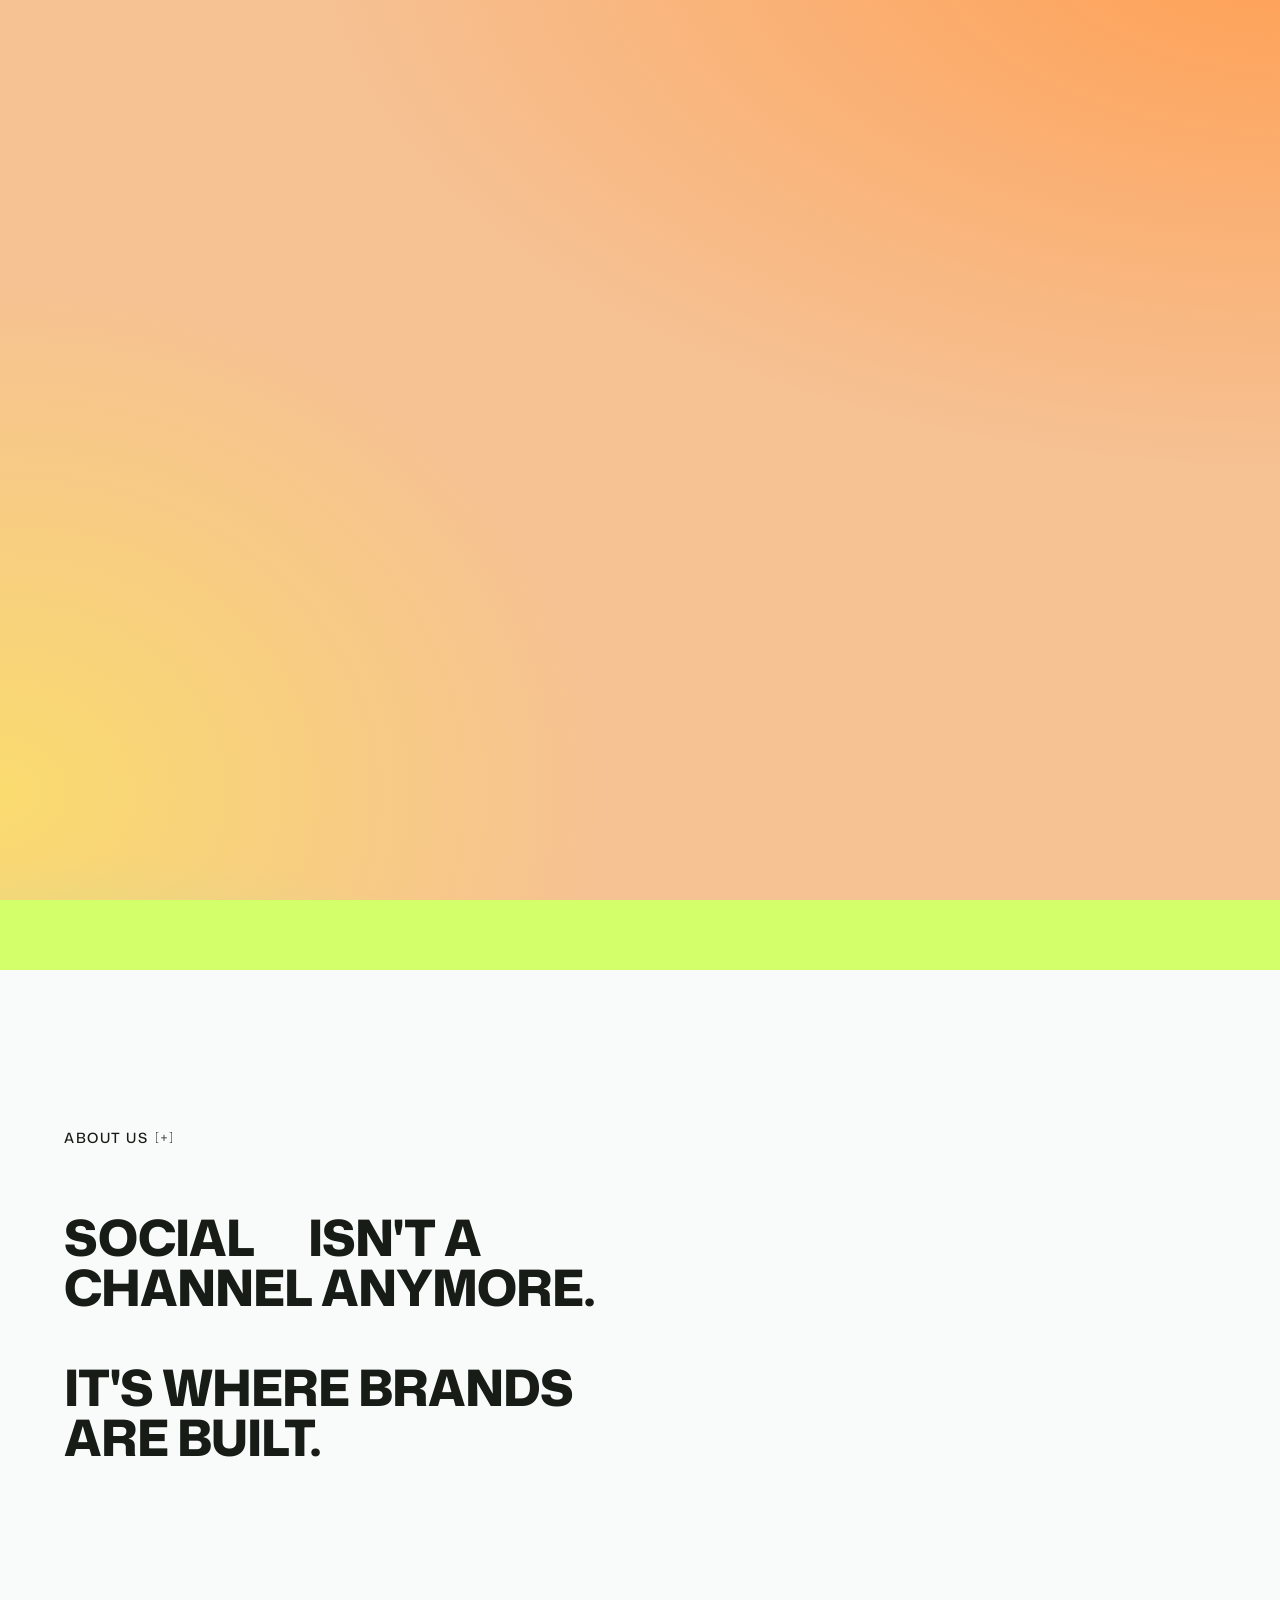
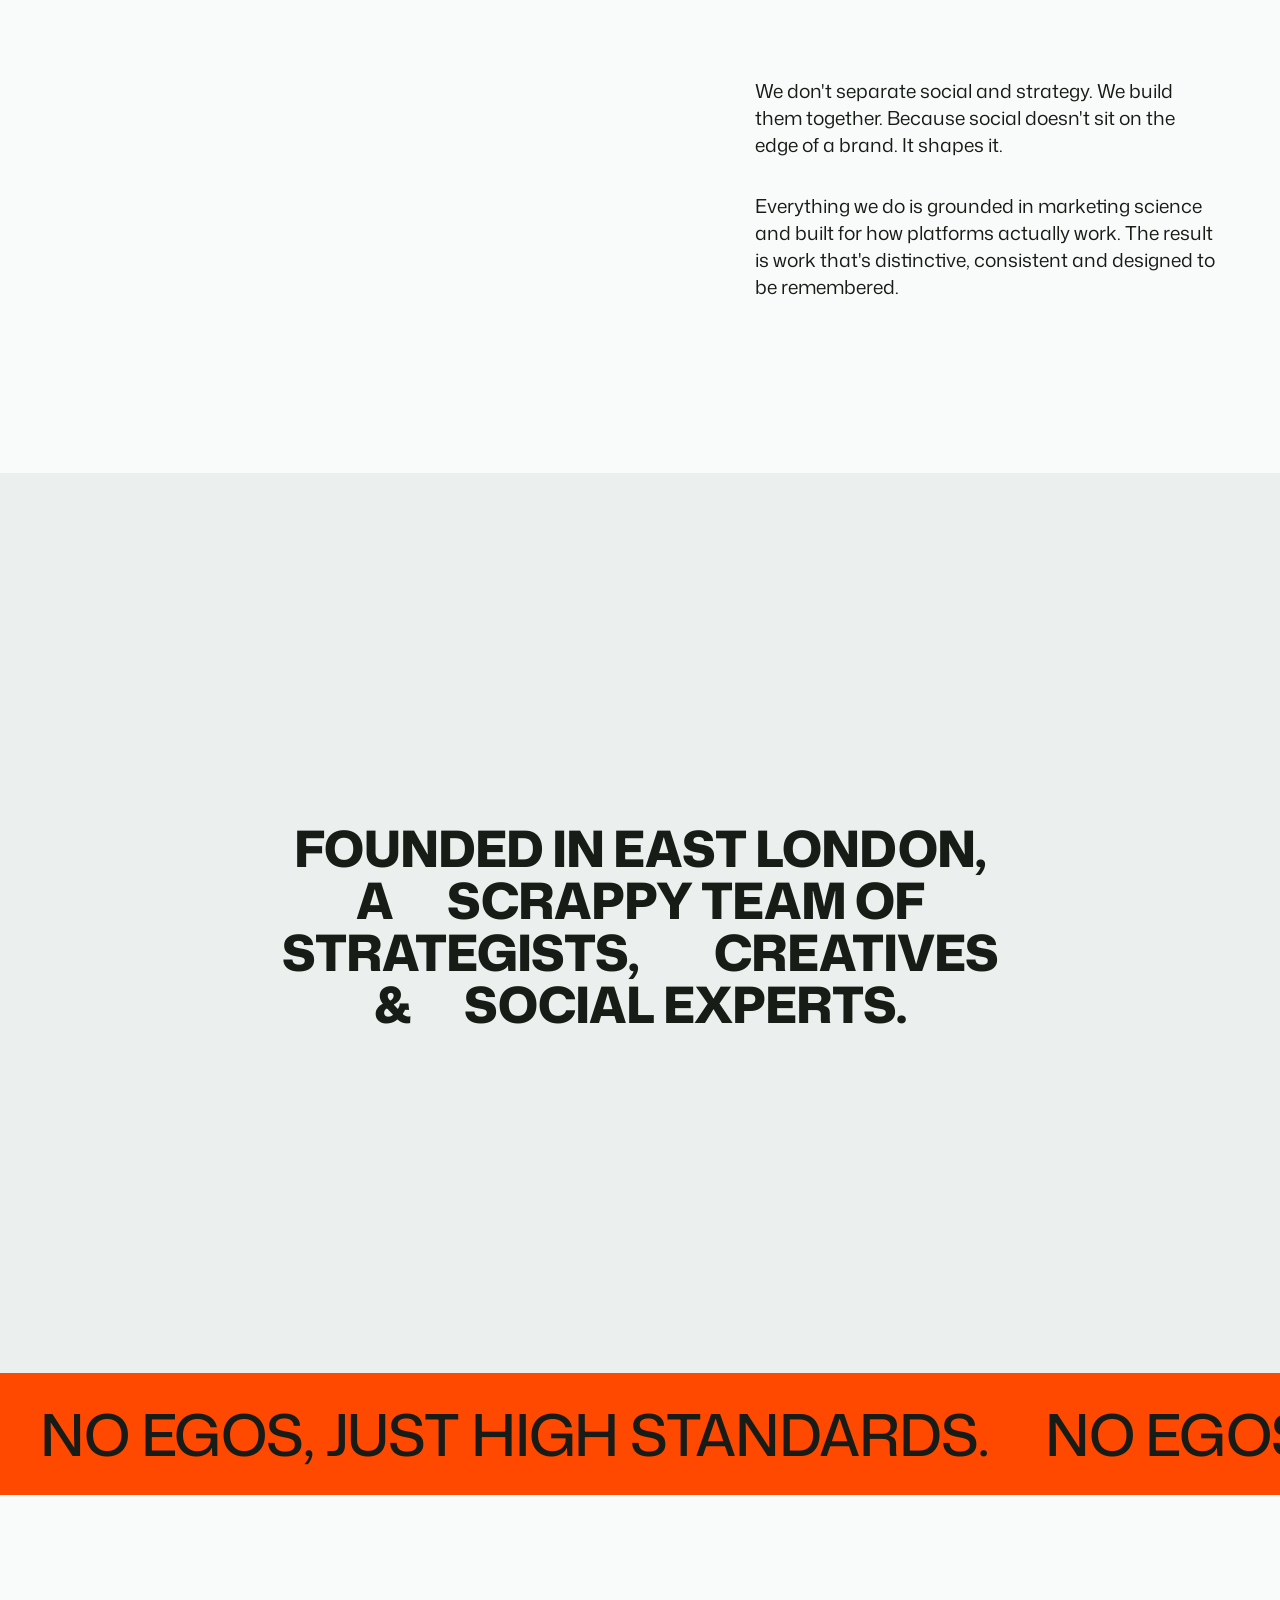
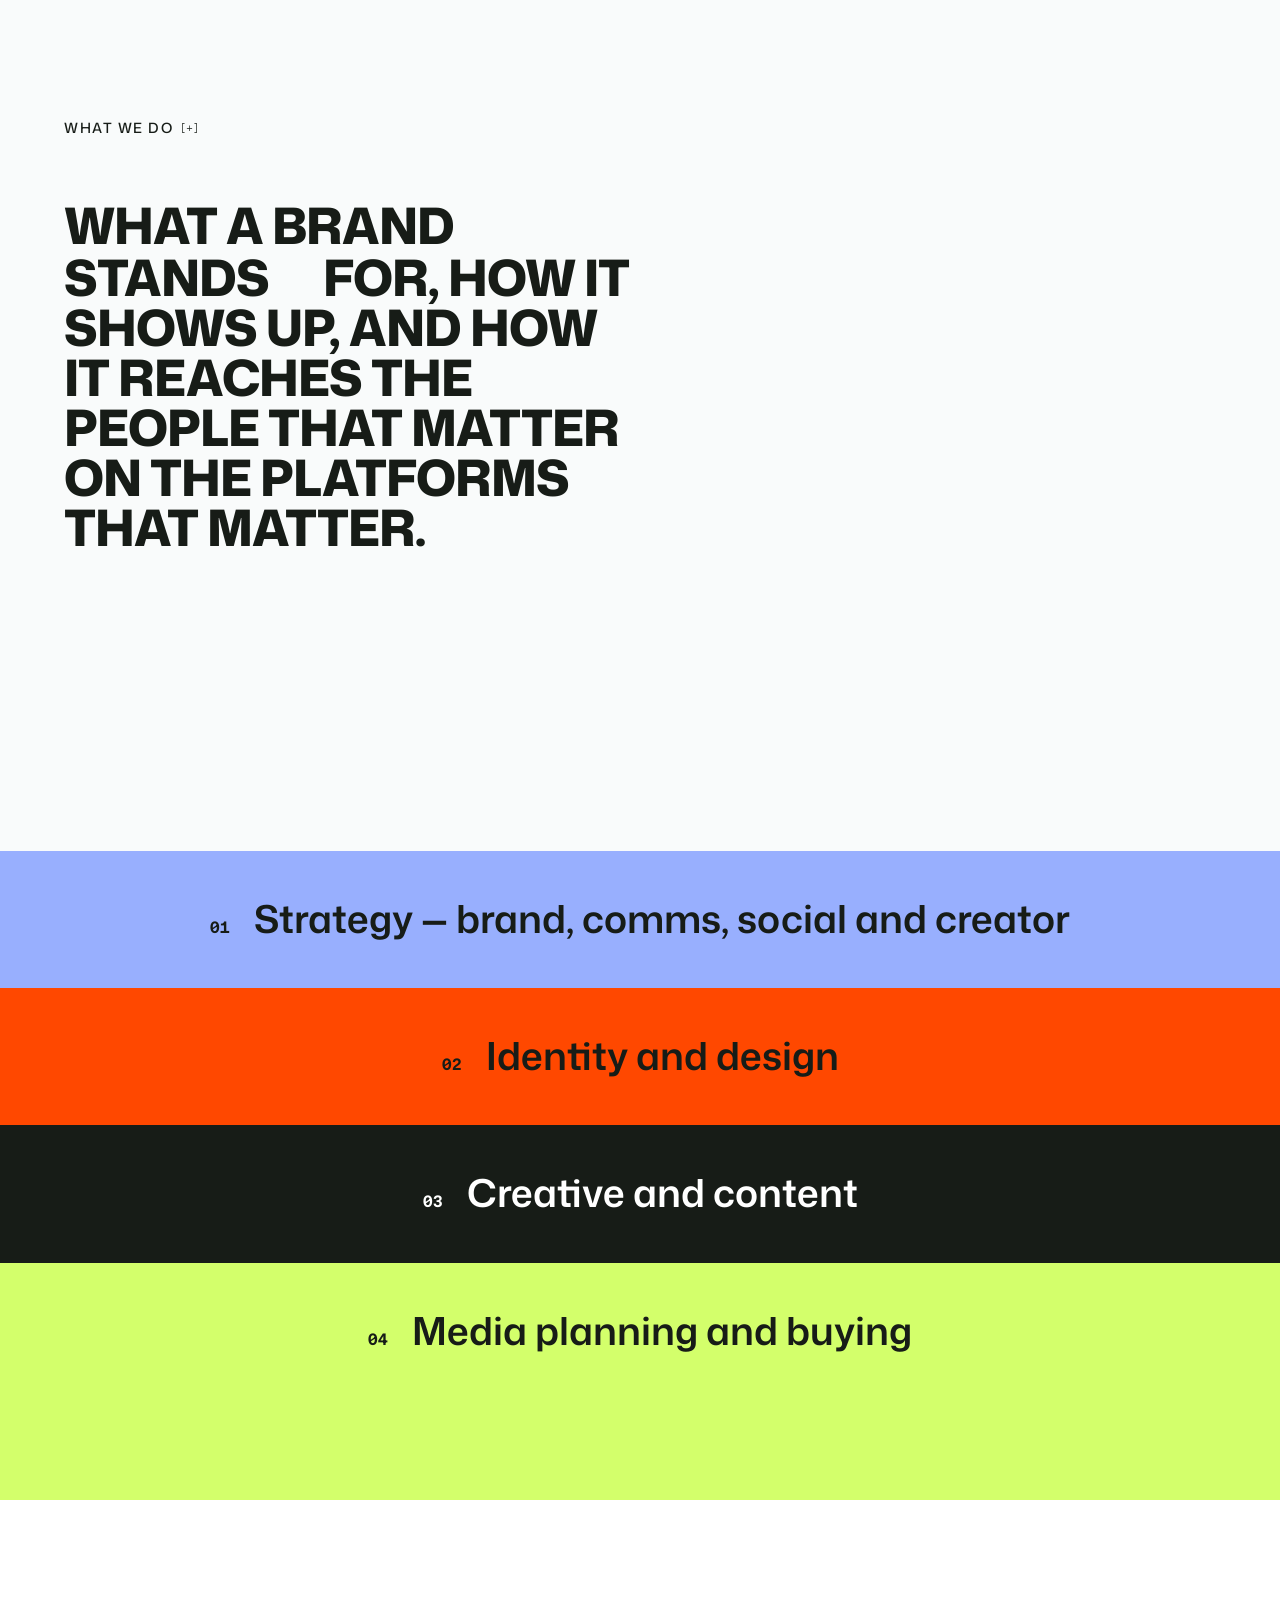
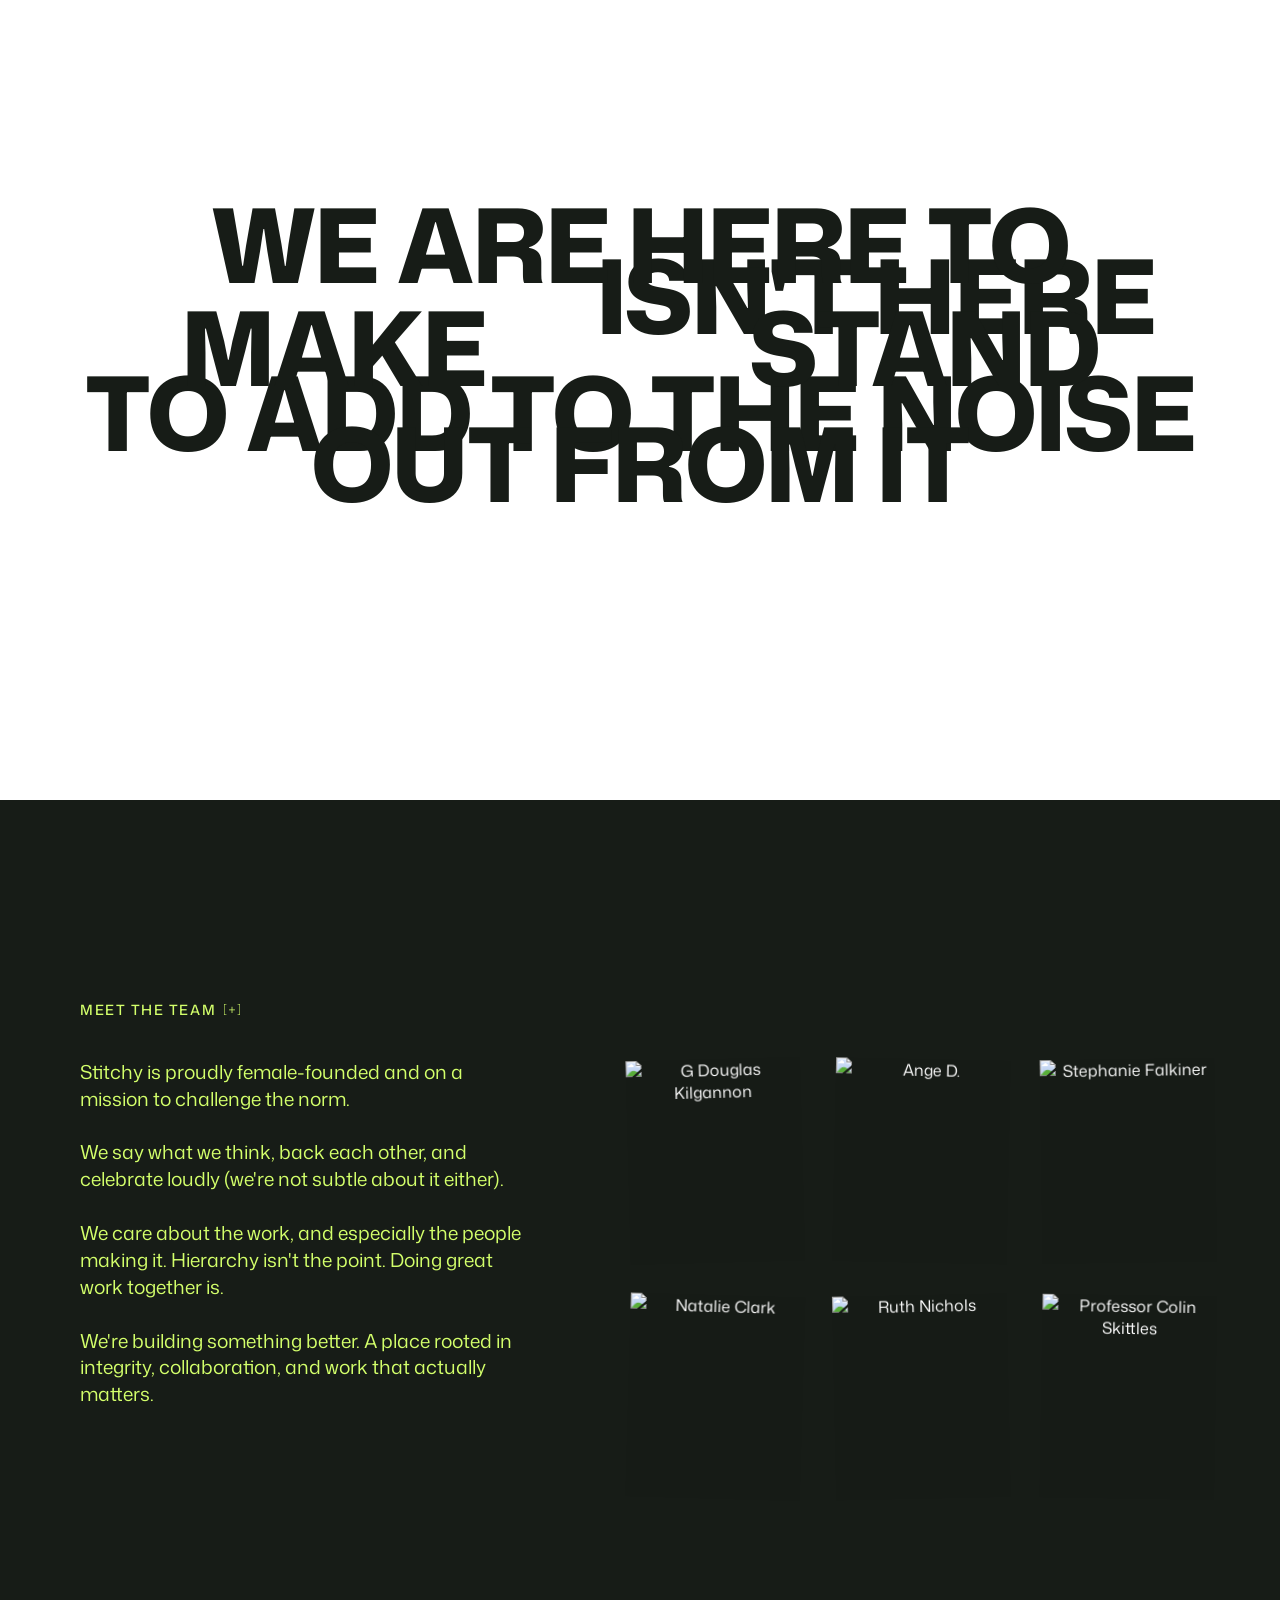
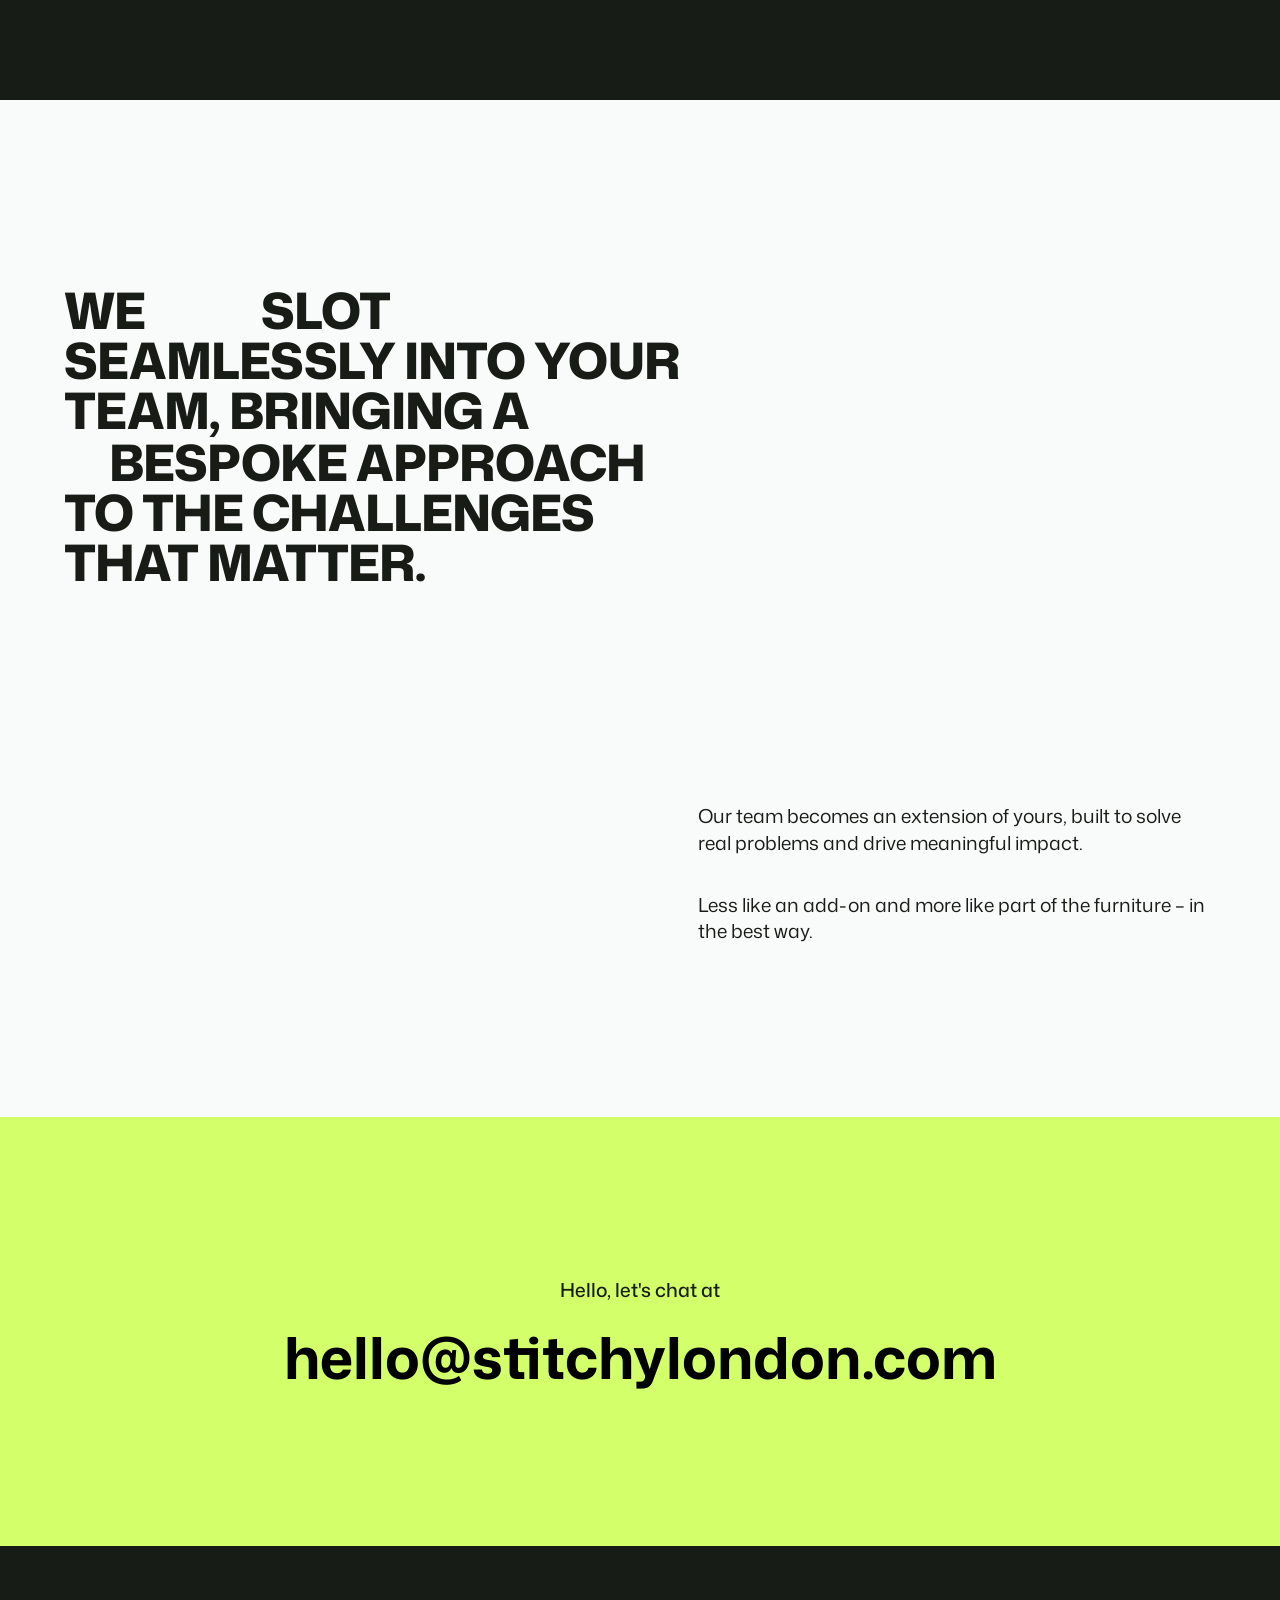
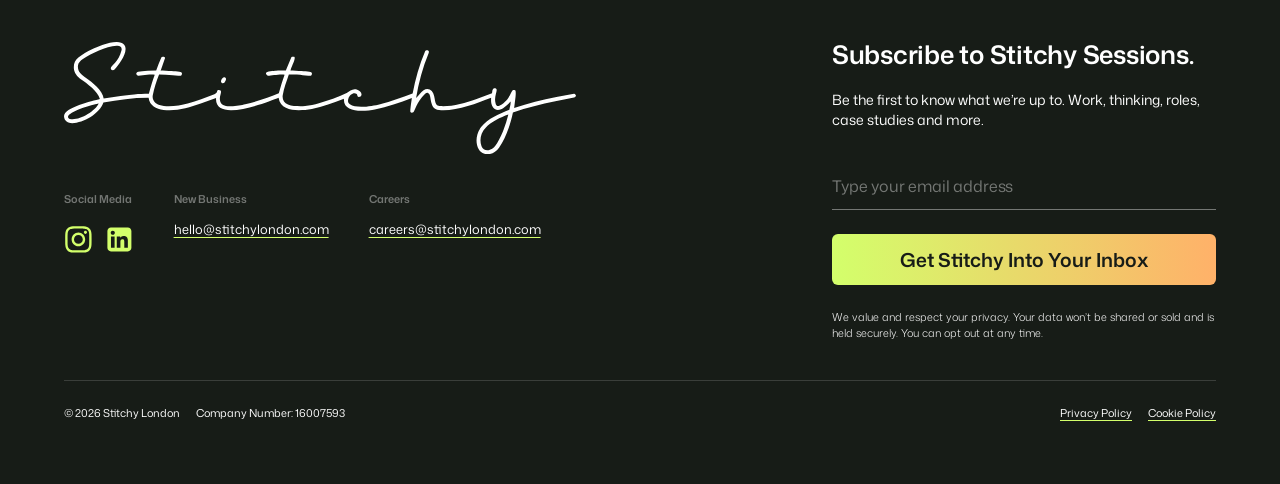
==== index.html @ 76223167 "Remove brand-book/ — tokens now live in Webflow Variables style.css already carries every brand valu" ====
<!DOCTYPE html>
<!--
  ===========================================================================
  WEBFLOW PORT PLAN — index.html
  ===========================================================================
  • HEAD: per-page meta (title/desc/canonical/OG/Twitter/theme-color) goes in
    Webflow Page Settings → Custom Code (head). Everything else (JS-guard,
    fonts, bd-animations.css, style.css, theme bridge) lives in Site Settings
    → Custom Code (head) — see templates/webflow-header-code.html.
  • COMPONENTS (build once, reuse across pages): site-nav, site-footer,
    cta-email, skip-link.
  • CMS (Phase 1 in scope): Team collection only — see WF:CMS-LIST below.
  • CMS-ATTACHABLE (Phase 2 candidates, ship as static for now): services
    (4 blocks), social-links (footer), ticker copy.
  • NATIVE WEBFLOW: footer newsletter → Webflow Form Block; team grid &
    standout reveal stay custom (GSAP-driven, beyond Designer interactions).
  • JS HOOKS: every `data-bd-*` / `data-text-*` / `data-team-*` attribute
    listed below must be added in the Designer via "+ Add custom attribute".
  • SCRIPTS at end-of-body live in Site Settings → Custom Code (footer) —
    see templates/webflow-footer-code.html. Homepage-only modules (homepage.js)
    go in Page Settings → Custom Code (footer).
  ===========================================================================
-->
<html lang="en">
<head>
  <!-- WF:SITE-HEAD — JS-available guard belongs in Site Settings (head),
       MUST be first so the FOUC stylesheet only hides content when JS can
       animate it back in. Already present in templates/webflow-header-code.html. -->
  <script>document.documentElement.classList.add("js");</script>

  <!-- WF:PAGE-HEAD — per-page meta. In Webflow this goes in Page Settings
       → SEO Settings + Page Settings → Custom Code (head).
       Webflow auto-emits <title>, <meta name="description">, OG title/description
       from the SEO panel; only OG image, twitter-image, theme-color and the
       extended OG tags need the Custom Code block. -->
  <!-- Essential -->
  <meta charset="UTF-8" />
  <meta name="viewport" content="width=device-width, initial-scale=1.0, viewport-fit=cover" />
  <title>Stitchy London — A strategy-led social agency</title>
  <meta name="description" content="Stitchy London is a strategy-led social agency, shaped by social and grounded in marketing science. We build brands that are distinctive, consistent and remembered." />

  <!-- Canonical -->
  <link rel="canonical" href="https://stitchylondon.com/" />

  <!-- Robots -->
  <meta name="robots" content="index, follow" />

  <!-- Open Graph -->
  <meta property="og:type" content="website" />
  <meta property="og:url" content="https://stitchylondon.com/" />
  <meta property="og:title" content="Stitchy London — A strategy-led social agency" />
  <meta property="og:description" content="Shaped by social and grounded in marketing science. We build brands that are distinctive, consistent and remembered." />
  <meta property="og:image" content="https://stitchylondon.com/assets/images/og-default.jpg" />
  <meta property="og:image:width" content="1200" />
  <meta property="og:image:height" content="630" />
  <meta property="og:image:alt" content="Stitchy London — a strategy-led social agency" />
  <meta property="og:site_name" content="Stitchy London" />
  <meta property="og:locale" content="en_GB" />

  <!-- X (formerly Twitter) -->
  <meta name="twitter:card" content="summary_large_image" />
  <meta name="twitter:url" content="https://stitchylondon.com/" />
  <meta name="twitter:title" content="Stitchy London — A strategy-led social agency" />
  <meta name="twitter:description" content="Shaped by social and grounded in marketing science." />
  <meta name="twitter:image" content="https://stitchylondon.com/assets/images/og-default.jpg" />
  <meta name="twitter:image:alt" content="Stitchy London — a strategy-led social agency" />

  <!-- Theme Color -->
  <meta name="theme-color" content="#d3ff6b" />

  <!-- Favicons -->
  <link rel="icon" href="assets/icons/favicon.ico">
  <link rel="icon" type="image/svg+xml" href="assets/icons/favicon.svg">
  <link rel="apple-touch-icon" href="assets/icons/apple-touch-icon.png">

  <!-- Fonts: Mona Sans (variable) -->
  <link rel="preconnect" href="https://fonts.googleapis.com">
  <link rel="preconnect" href="https://fonts.gstatic.com" crossorigin>
  <link href="https://fonts.googleapis.com/css2?family=Mona+Sans:ital,wght@0,200..900;1,200..900&display=swap" rel="stylesheet">

  <!-- WF:SITE-HEAD — stylesheets. Webflow holds the token system (Variables);
       only bd-animations.css + style.css ship, via jsDelivr URLs from
       templates/webflow-header-code.html. style.css carries brand fallbacks. -->
  <!-- Animation FOUC rules (scoped to .js) -->
  <link rel="stylesheet" href="assets/css/bd-animations.css" />
  <!-- Combined stylesheet (design system + project styles) -->
  <link rel="stylesheet" href="assets/css/style.css" />
</head>
<body class="is-intro-loading">

  <!-- The is-intro-loading body class is the bd-animations curtain handshake:
       it tells bd-animations.js to set from-states and hold reveals until
       site-loader.js dispatches studio:intro-complete + bd:intro-complete. -->

  <!-- WF:COMPONENT name="site-loader"
       Full-viewport opening screen: animated warm gradient + line-draw Stitchy
       Lottie. Auto-dismisses when BOTH the Lottie completes AND window.load
       fires (4s safety cap). Respects prefers-reduced-motion.
       Webflow port:
         1. Upload assets/images/logo-line-svg.json to Webflow Assets → use that
            URL as data-lottie-path. (Or keep the jsDelivr GitHub URL.)
         2. Author this block in the Designer as: a fixed full-screen div with
            class .site-loader + custom attribute data-site-loader; inside it
            an empty div .site-loader-logo + custom attribute data-site-loader-logo.
         3. lottie-web + site-loader.js load in Site Settings → Custom Code
            (footer) — see templates/webflow-footer-code.html.
       A11Y: aria-hidden so the line-draw motion isn't announced; the loader
       leaves the DOM after dismissal so it can't trap focus. -->
  <div class="site-loader" data-site-loader data-lottie-path="assets/images/logo-line-svg.json" data-lottie-speed="1.5" aria-hidden="true">
    <div class="site-loader-logo" data-site-loader-logo></div>
  </div>

  <!-- WF:COMPONENT name="skip-link" props="target-id"
       Author once in the page template body wrapper. Always first focusable element. -->
  <a href="#main" class="button visually-hidden" data-size="small">Skip to content</a>

  <div class="page-wrapper">

    <!-- WF:COMPONENT name="site-nav"
         props="active-page (Home | About us | Our Science | Contact)"
         notes="Reused on every page. Brand wordmark is a link; accessible name
                comes from <img alt> (don't double up with aria-label on the <a>).
                When the hand-drawn-logo→nav motion module lands, the <img>
                becomes an inline <svg> with data-bd-logo-draw." -->
    <header class="site-nav">
      <nav class="site-nav-inner" aria-label="Primary">
        <a href="/" class="site-nav-brand">
          <img class="brand-wordmark" src="assets/images/header-logo.svg" alt="Stitchy London" width="348" height="100" />
        </a>
        <button class="site-nav-toggle" type="button" aria-expanded="false" aria-controls="site-nav-links" aria-label="Open menu" data-no-transition>
          <span class="site-nav-toggle-bars" aria-hidden="true">
            <span></span>
            <span></span>
            <span></span>
          </span>
        </button>
        <div class="site-nav-links" id="site-nav-links">
          <a href="/" aria-current="page">Home</a>
          <a href="#about">About us</a>
          <a href="/our-science.html">Our Science</a>
          <a href="#contact">Contact</a>
        </div>
      </nav>
    </header>
    <!-- /WF:COMPONENT site-nav -->

    <main id="main" class="page-content" tabindex="-1">

      <!-- 1. Hero -->
      <!-- WF:STATIC | JS-HOOK module="bd-animations" attrs="data-text-animate, data-bd-animate, data-bd-delay"
           Future signature-motion candidate: cursor-following smiley overlay (PROJECT_BRIEF.md §9). -->
      <section class="background-color-green hero-section">
        <div class="padding-global">
          <div class="hero-container">
            <div class="block align-center text-align-center gap-xlarge">
              <h1 class="headline-xlarge" data-text-animate="headline-reveal">We are a strategy <span class="sticker-add sticker-smiley">led</span><span class="sticker-add sticker-post-social">agency!</span></h1>
              <p class="text-size-l" data-bd-animate="fade" data-bd-delay="1.4">
                Shaped by social and grounded in <a class="hero-ms-link" href="/our-science.html">marketing science</a>.
              </p>
            </div>
          </div>
        </div>
      </section>

      <!-- 2. About -->
      <!-- WF:STATIC | nav anchor target #about -->
      <section id="about" class="about-section background-color-primary">
        <div class="padding-global">
          <div class="container-xl">
            <div class="block">
              <p class="eyebrow" data-bd-animate="fade" data-bd-scrub>About us</p>
            </div>
            <div class="block gap-2xlarge">
              <div class="about-headline">
                <h2 class="headline-small" data-text-animate="headline-reveal" data-bd-scrub>
                  Social <span class="sticker-add sticker-smiley-up">isn't</span> a channel anymore.<br><br> It's where brands are built.
                </h2>
              </div>
              <div class="about-body gap-xlarge">
                <p class="text-size-l" data-bd-animate="slide-up" data-bd-scrub>
                  We don't separate social and strategy. We build them together. Because social doesn't sit on the edge of a brand. It shapes it.
                </p> <br>
                <p class="text-size-l" data-bd-animate="slide-up" data-bd-delay="0.15" data-bd-scrub>
                  Everything we do is grounded in marketing science and built for how platforms actually work. The result is work that's distinctive, consistent and designed to be remembered.
                </p>
              </div>
            </div>
          </div>
        </div>
      </section>

      <!-- 3. Founded in East London -->
      <!-- WF:STATIC -->
      <section class="founded-section background-color-secondary">
        <div class="padding-global">
          <div class="container-medium">
            <div class="block align-center text-align-center">
              <h2 class="headline-small" data-text-animate="headline-reveal" data-bd-scrub>
                Founded in East London, a <span class="sticker-add sticker-smiley-side">scrappy</span> team of strategists, <span class="sticker-add sticker-sparkle">creatives</span> &amp; <span class="sticker-add sticker-heart">social</span> experts.
              </h2>
            </div>
          </div>
        </div>
      </section>

      <!-- 4. Ticker -->
      <!-- WF:STATIC | CMS-ATTACHABLE collection="ticker-copy" note="phase-2 — if Stitchy want to rotate the line"
           Currently aria-hidden as pure decoration. If repurposed as content,
           remove aria-hidden and prefer CSS ::after duplication over a doubled DOM node. -->
      <section class="ticker background-color-orange" aria-hidden="true">
        <div class="ticker-track">
          <span class="ticker-item ticker-headline">No egos, just high standards.</span>
          <span class="ticker-item ticker-headline">No egos, just high standards.</span>
        </div>
      </section>

      <!-- 5. What a brand stands for -->
      <!-- WF:STATIC -->
      <section class="define-section">
        <div class="padding-global">
          <div class="container-xl">
            <div class="block">
              <p class="eyebrow" data-bd-animate="fade">What we do</p>
            </div>
            <div class="define-headline">
              <h2 class="headline-small" data-text-animate="headline-reveal" data-bd-scrub>
                What a brand stands <span class="sticker-add sticker-megaphone">for</span>, how it shows up, and how it reaches the people that matter on the platforms that matter.
              </h2>
            </div>
          </div>
        </div>
      </section>

      <!-- 6. Services -->
      <!-- WF:STATIC | CMS-ATTACHABLE collection="services"
           Phase-1: ship as 4 hand-authored .service-block divs in the Designer.
           Phase-2 CMS plan (when needed):
             collection slug: services
             fields: number (number, required) · title (plain-text, required) ·
                     theme (option: blue | orange | dark | green, required) · order (number, sort key)
           BLOCKER (see gsap-expert audit): data-bd-stack is not handled by
           bd-animations.js. Resolve before Webflow port — either implement
           the stack module in bd-animations.js OR swap to
           data-bd-scrub-group + data-bd-animate="slide-up" on each .service-block. -->
      <section id="services" class="services-section" data-bd-stack>
        <div class="service-block background-color-blue" >
          <div class="padding-global">
            <div class="container-xl">
              <div class="service-row">
                <span class="service-number">01</span>
                <h3 class="service-title">Strategy — brand, comms, social and creator</h3>
              </div>
            </div>
          </div>
        </div>
        <div class="service-block background-color-orange">
          <div class="padding-global">
            <div class="container-xl">
              <div class="service-row">
                <span class="service-number">02</span>
                <h3 class="service-title">Identity and design</h3>
              </div>
            </div>
          </div>
        </div>
        <div class="service-block background-color-dark">
          <div class="padding-global">
            <div class="container-xl">
              <div class="service-row">
                <span class="service-number">03</span>
                <h3 class="service-title">Creative and content</h3>
              </div>
            </div>
          </div>
        </div>
        <div class="service-block background-color-green">
          <div class="padding-global">
            <div class="container-xl">
              <div class="service-row">
                <span class="service-number">04</span>
                <h3 class="service-title">Media planning and buying</h3>
              </div>
            </div>
          </div>
        </div>
      </section>

      <!-- 7. Standout Reveal -->
      <!-- WF:STATIC | JS-HOOK module="homepage.js" notes="standout-balls overlay is JS-injected; .standout-scene cross-fade driven by GSAP"
           Two `.standout-scene` children + a JS-injected `.standout-balls` overlay.
           The Designer should author the two scenes; the balls overlay is created at runtime. -->
      <section class="section-standout" aria-label="What Stitchy stands for">
        <div class="standout-stage">

          <!-- Scene 1 — revealed by the balls parting. Edit anything inside. -->
          <div class="standout-scene padding-global">
            <div class="container-xl">
              <div class="block align-center text-align-center gap-xlarge">
                <h2 class="headline-xlarge text-align-center"><span class="sticker-swap sticker-logo">Stitchy</span> isn't here to add to the noise</h2>
              </div>
            </div>
          </div>

          <!-- Decorative balls overlay (JS-injected; only present with JS). -->
          <div class="standout-balls" aria-hidden="true"></div>

          <!-- Scene 2 — cross-fades in over scene 1. Add CTAs/stickers/icons freely. -->
          <div class="standout-scene padding-global">
            <div class="container-xl">
              <div class="block align-center text-align-center gap-xlarge">
                <h2 class="headline-xlarge text-align-center">We are here to make <span class="sticker-swap sticker-you">you</span> stand out from it</h2>
              </div>
            </div>


          </div>

        </div>
      </section>

      <!-- 8. Meet the team -->
      <!-- WF:CMS-LIST collection="team" sort="position-asc" limit="all"
           wraps=".team-grid"
           item-template=".team-cell (each Collection Item renders one cell)"
           Each Collection Item is bound to ONE `.team-cell` template element.
           Six `.team-cell` blocks below are prototype-only — in Webflow the
           Designer renders ONE template inside a Collection List and CMS provides
           the rest. See CMS plan in port-plan header above.
           JS-HOOK module="homepage.js" attrs="data-team-grid, data-position,
             data-name, data-role, data-fact, data-sticker"
           A11Y: the .team-cell-close button needs `inert` (or display:none)
           when the cell is closed — add to the Webflow Designer interaction state. -->
      <section class="team-section background-color-dark">

          <div class="team-container">
            <div class="block padding-global">
              <p class="eyebrow text-accent" data-bd-animate="fade">Meet the team</p>
            </div>
            <div class="team-content">
              <div class="team-info padding-global">
                <p class="team-intro" data-text-animate="words" data-bd-faded data-bd-scrub>Stitchy is proudly female-founded and on a mission to challenge the norm.<br><br>
                We say what we think, back each other, and celebrate loudly (we're not subtle about it either).<br><br>
                We care about the work, and especially the people making it. Hierarchy isn't the point. Doing great work together is.<br><br>
                We're building something better. A place rooted in integrity, collaboration, and work that actually matters.</p>
              </div>
              <div class="team-body">
                <div class="team-grid" data-team-grid data-bd-animate="fade" data-bd-scrub>
                  <!-- WF:CMS-ITEM-TEMPLATE collection="team"
                       In Webflow this <article> becomes the single Collection Item
                       template. Bindings: data-position←position, data-name←name,
                       data-role←role, data-fact←fact, data-sticker←sticker-image,
                       team-photo-main src/alt ← photo-main, team-photo-hover src ← photo-hover.
                       The aria-label on .team-card must be bound to the CMS name field
                       ("View {{name}}") not hardcoded. -->
                  <article class="team-cell" data-position="1"
                            data-name="G Douglas Kilgannon"
                            data-role="CEO"
                            data-fact="Big time NERDDD"
                            data-sticker="assets/images/stickers/sticker_burrito.svg">
                    <button class="team-card" type="button" aria-label="View G Douglas Kilgannon">
                      <span class="team-face team-face-front">
                        <img class="team-photo team-photo-main" src="assets/images/team/G%20Douglas%20Kilgannon@2x.png" alt="G Douglas Kilgannon" />
                        <img class="team-photo team-photo-hover" src="assets/images/team/G%20Douglas%20Kilgannon_hover@2x.png" alt="" aria-hidden="true" />
                      </span>
                      <span class="team-face team-face-back" aria-hidden="true"></span>
                    </button>
                    <button class="team-cell-close" type="button" aria-label="Close team member">&times;</button>
                  </article>
                  <article class="team-cell" data-position="2"
                            data-name="Ange D."
                            data-role="Founder"
                            data-fact="Can always be found in broadway market on a saturday afternoon"
                            data-sticker="assets/images/stickers/sticker_Margarita.svg">
                    <button class="team-card" type="button" aria-label="View Ange D.">
                      <span class="team-face team-face-front">
                        <img class="team-photo team-photo-main" src="assets/images/team/Ange%20D@2x.png" alt="Ange D." />
                        <img class="team-photo team-photo-hover" src="assets/images/team/Ange%20D_hover@2x.png" alt="" aria-hidden="true" />
                      </span>
                      <span class="team-face team-face-back" aria-hidden="true"></span>
                    </button>
                    <button class="team-cell-close" type="button" aria-label="Close team member">&times;</button>
                  </article>
                  <article class="team-cell" data-position="3"
                            data-name="Stephanie Falkiner"
                            data-role="Creative Account Director"
                            data-fact="Always up for a hike!"
                            data-sticker="assets/images/stickers/sticker_slot%20machine-green.svg">
                    <button class="team-card" type="button" aria-label="View Stephanie Falkiner">
                      <span class="team-face team-face-front">
                        <img class="team-photo team-photo-main" src="assets/images/team/Stephanie%20Falkiner@2x.png" alt="Stephanie Falkiner" />
                        <img class="team-photo team-photo-hover" src="assets/images/team/Stephanie%20Falkiner_hover@2x.png" alt="" aria-hidden="true" />
                      </span>
                      <span class="team-face team-face-back" aria-hidden="true"></span>
                    </button>
                    <button class="team-cell-close" type="button" aria-label="Close team member">&times;</button>
                  </article>
                  <article class="team-cell" data-position="4"
                            data-name="Natalie Clark"
                            data-role="Content Director"
                            data-fact="Brings order to our creative chaos"
                            data-sticker="assets/images/stickers/sticker_coffee.svg">
                    <button class="team-card" type="button" aria-label="View Natalie Clark">
                      <span class="team-face team-face-front">
                        <img class="team-photo team-photo-main" src="assets/images/team/Natalie%20Clark@2x.png" alt="Natalie Clark" />
                        <img class="team-photo team-photo-hover" src="assets/images/team/Natalie%20Clark_hover@2x.png" alt="" aria-hidden="true" />
                      </span>
                      <span class="team-face team-face-back" aria-hidden="true"></span>
                    </button>
                    <button class="team-cell-close" type="button" aria-label="Close team member">&times;</button>
                  </article>
                  <article class="team-cell" data-position="5"
                            data-name="Ruth Nichols"
                            data-role="CSO &amp; Partner"
                            data-fact=""
                            data-sticker="assets/images/stickers/sticker_eye.svg">
                    <button class="team-card" type="button" aria-label="View Ruth Nichols">
                      <span class="team-face team-face-front">
                        <img class="team-photo team-photo-main" src="assets/images/team/Ruth%20Nichols@2x.png" alt="Ruth Nichols" />
                        <img class="team-photo team-photo-hover" src="assets/images/team/Ruth%20Nichols_hover@2x.png" alt="" aria-hidden="true" />
                      </span>
                      <span class="team-face team-face-back" aria-hidden="true"></span>
                    </button>
                    <button class="team-cell-close" type="button" aria-label="Close team member">&times;</button>
                  </article>
                  <article class="team-cell" data-position="6"
                            data-name="Professor Colin Skittles"
                            data-role="Professor of Marketing Science"
                            data-fact="Makes us look smart"
                            data-sticker="assets/images/stickers/sticker_smiley.svg">
                    <button class="team-card" type="button" aria-label="View Professor Colin Skittles">
                      <span class="team-face team-face-front">
                        <img class="team-photo team-photo-main" src="assets/images/team/Professor%20Colin%20Skittles@2x.png" alt="Professor Colin Skittles" />
                        <img class="team-photo team-photo-hover" src="assets/images/team/Professor%20Colin%20Skittles_hover@2x.png" alt="" aria-hidden="true" />
                      </span>
                      <span class="team-face team-face-back" aria-hidden="true"></span>
                    </button>
                    <button class="team-cell-close" type="button" aria-label="Close team member">&times;</button>
                  </article>
                </div>
              </div>
            </div>

        </div>
      </section>

      <!-- 9. Slot seamlessly -->
      <!-- WF:STATIC -->
      <section class="slot-section">
        <div class="padding-global">
          <div class="container-xl">
            <div class="block gap-2xlarge">
              <div class="slot-headline">
                <h2 class="headline-small" data-text-animate="headline-reveal" data-bd-scrub>
                  We <span class="sticker-add sticker-slot-machine">slot</span> seamlessly into your team, bringing a <span class="sticker-add sticker-disco-ball">bespoke</span> approach to the challenges that matter.
                </h2>
              </div>
              <div class="slot-body gap-xlarge">
                <p class="text-size-l" data-bd-animate="slide-up" data-bd-scrub>Our team becomes an extension of yours, built to solve real problems and drive meaningful impact.</p><br>
                <p class="text-size-l" data-bd-animate="slide-up" data-bd-delay="0.15" data-bd-scrub>Less like an add-on and more like part of the furniture – in the best way.</p>
              </div>
            </div>
          </div>
        </div>
      </section>

      <!-- 10. CTA -->
      <!-- WF:COMPONENT name="cta-email"
           props="lead-text, email-address, theme:primary|green|dark"
           Same shape on our-science.html (different lead + email + theme).
           nav anchor target #contact — id changed from "email-us" so the
           Contact link in the nav resolves on the homepage. -->
      <section id="contact" class="cta-section background-color-primary">
        <div class="padding-global">
          <div class="container-xl">
            <div class="block align-center text-align-center gap-medium">
              <p class="cta-text" data-bd-animate="slide-up" data-bd-scrub>Hello, let's chat at</p>
              <a class="cta-email" href="mailto:hello@stitchylondon.com" data-bd-animate="slide-up" data-bd-scrub>hello@stitchylondon.com</a>
            </div>
          </div>
        </div>
      </section>

    </main>

    <!-- WF:COMPONENT name="site-footer"
         props="copyright-year (or bind to today's year via Webflow)"
         notes="Reused on every page. Single Webflow Component → one <label for>/<input id>
                pair per page (avoids the duplicate-id risk the a11y audit flagged).
                Newsletter form below is a separate sub-component / Webflow Form Block." -->
    <footer class="site-footer background-color-dark">
      <div class="padding-global">
        <div class="container-xl">
          <div class="block gap-2xlarge footer-stack">
            <div class="footer-top">
              <div class="footer-brand-cols">
                <a class="footer-brand" href="/" aria-label="Stitchy London — home">
                  <svg class="footer-wordmark" data-logo="footer-logo" viewBox="0 0 1596 350" role="img" aria-label="Stitchy London" focusable="false"><path d="M1086.75 160.58C1095.49 115.33 1107.71 71.35 1125.77 28.86C1127.21 25.46 1132.66 25.65 1134.81 26.32C1137.99 27.29 1138.03 31.33 1136.59 34.88C1118.2 79.61 1105.48 125.72 1097.61 174.78C1106.24 165.89 1111.42 156.7 1121 150.2C1129.25 144.59 1139.66 144.85 1146.43 153.11C1161.5 171.42 1150.22 198.1 1170.77 199.82C1205.66 202.74 1251.2 190.81 1284.24 178.48L1334.27 159.8C1335.26 154.57 1334.84 148.03 1339.16 145.11C1341.27 143.69 1345.63 144.66 1347.1 145.52C1353.84 149.26 1338.59 170.08 1345.74 192.27C1346.72 195.34 1347.71 197.95 1350.62 199.19C1352.67 200.04 1355.81 199.19 1358.65 197.69C1389.87 181.62 1393.28 152.74 1400.28 149.9C1402.25 149.11 1407.43 149.41 1407.77 152.47C1408.49 158.6 1408.38 164.62 1407.62 170.56L1403.23 205.61C1447.25 191.19 1490.06 179.79 1534.98 171.38L1590.01 161.07C1592.62 160.58 1596.18 165.29 1595.99 167.27C1595.77 169.51 1593.08 172.28 1589.9 172.92L1531.61 184.8C1486.57 193.99 1443.24 204.6 1399.45 219.81C1392.14 255.65 1377.5 299.19 1356.15 329.3C1345.7 344.06 1328.6 353.67 1310.35 348.66C1284.84 341.64 1275.65 297.32 1301.04 264.28C1320.72 238.65 1357.97 223.7 1388.36 211.07C1389.99 203.03 1392.82 195.3 1392.29 185.77C1379.73 198.81 1353.42 225.91 1337.19 203.45C1331.17 195.15 1330.79 184.76 1331.55 173.59C1283.03 192.38 1220.5 216.82 1169.07 212.08C1135.68 209.01 1148.32 162.71 1134.55 158.83C1131.82 158.04 1128.27 159.2 1125.84 161.41C1097.49 187.56 1094.16 218.36 1087.58 220.04C1085.12 220.67 1081.26 220.97 1079.97 218.47C1078.23 215.1 1083.23 183.12 1084.36 174.56C1045.76 189.43 1008.85 202.21 969.04 210.06C940.12 215.78 868.85 224.11 872.6 176.62C839.63 189.77 806.93 201.13 772.49 209.13C758.64 212.34 746.11 212.71 731.96 212.71C704.59 212.71 673.07 205.84 668.98 173.81C634.46 187.23 468 253.74 473.98 174.82L426.22 191.97C388.3 205.58 350.14 216.19 310.21 211.71C287.54 209.16 266.65 198.78 263.66 173.96C216.69 173.66 169.61 180.24 122.75 188.98C111.93 223.1 60.23 253 25.56 253.22C12.77 253.3 0.58 246.05 0.01 232.41C-1.2 203.89 88.92 183.64 111.85 177.7C104.97 152.63 72.64 129.79 52.51 115.82C41.12 107.89 31.96 96.91 30.74 83.42C29.46 69.07 33.66 57.71 44.75 48.59C57.54 38.09 72.04 30.32 87.29 22.84C108.86 12.27 169.76-13.11 187.44 8.38C203.41 27.78 172.22 70.3 157.46 85.62C154.89 88.28 149.7 88.46 147.66 86.33C137.67 75.79 169.16 68.58 179.3 25.76C180.32 21.39 179.34 16.86 176.38 14.47C173.43 12.08 168.44 11.56 163.86 11.97C129.3 14.81 87.33 34.32 58.79 53.34C51.11 58.46 44.29 65.63 43.46 73.22C41.38 91.41 52.85 101.62 68.74 112.23C87.37 124.67 120.75 151.69 123.55 175.83L176.54 168.02C185.47 166.71 194.21 165.93 203.07 165.03L218.77 163.46C234.63 161.89 247.73 161.63 264.53 161.52C270.02 141.3 275.39 121.5 282.81 101.8C274.6 101.24 266.92 101.32 258.78 102.29L231.98 105.47C228.77 105.84 224.94 101.43 225.09 99.15C225.28 96.5 227.82 93.1 231.57 92.57L243.75 90.85C249.7 90.03 255.11 89.43 260.98 89.36L287.32 89.02C292.24 74.79 297.76 61.67 303.67 47.84C305.3 44.03 316.16 46.2 314.95 49.67L301.17 89.4C310.29 88.09 318.28 90.14 326.6 90.56C334.21 90.97 361.84 91.23 366.27 95.08C368.58 97.09 367.86 101.5 366.08 103.71C363.73 106.62 360.25 105.32 356.43 104.98L339.28 103.3C331.71 102.55 324.82 101.92 317.33 101.73L296.29 101.24C288.07 122.39 280.88 143.54 276.68 166.12C273.96 180.8 284.1 192.46 297.38 196.72C322.33 204.72 360.02 198.96 385.65 191.86C414.22 183.94 441.09 173.36 468.88 163.05C481.06 158.53 474.1 149.6 482.43 150.01C498.96 150.79 480.08 168.62 487.57 186.67C496.88 209.01 545.97 198.92 564.78 194.33C600.78 185.51 635.22 174.67 669.62 160.14C675.11 140.78 680.45 122.47 687.64 102.4C676.02 98.85 644.6 105.43 636.05 105.09C633.7 105.02 631.89 102.44 630.94 101.24C622.5 90.37 654.9 90.97 660.84 89.96C670.98 88.2 680.71 89.73 691.46 89.02L708.68 47.88C709.74 45.38 713.79 46.01 715.46 45.9C727.68 45.04 706.3 80.02 706.41 89.36C715.57 88.01 723.48 90.11 731.81 90.52C739.41 90.89 767.04 91.19 771.47 95.04C773.78 97.06 773.06 101.47 771.28 103.67C768.93 106.62 765.45 105.28 761.63 104.94L744.49 103.3C732.6 102.14 712.77 101.13 700.85 101.58C693.69 123.25 685.33 143.77 681.85 165.89C679.76 179.04 686.01 190.25 698.12 195C703.61 197.17 710.12 199.6 716.4 199.78C728.32 200.12 740.17 201.09 751.83 199.52C766.51 197.54 780.44 195.26 794.67 190.74C824.08 181.4 853.72 172.65 881.15 158.9C891.64 153.63 900.19 143.43 914.08 148.96C920.71 151.58 928.16 155.73 927.37 164.4C926.88 169.89 923.05 170.71 919.23 171.12C913.17 171.76 915.29 164.06 912.64 162.19C902.73 155.02 890.16 165.37 886.87 175.31C884.3 183.08 884.41 189.43 891.22 194.37C910.98 208.57 961.66 200.08 985.39 193.88C1019.94 184.84 1052.64 173.48 1086.56 160.47L1086.75 160.58ZM18.18 240.03C45.54 246.79 96.3 216.97 108.18 192.01C80.74 197.54 36.42 210.77 15.64 226.65C13.9 229.27 11.59 231.73 12.46 234.57C13.03 236.41 15.19 238.69 18.18 240.07V240.03ZM1327.69 335.99C1338.13 331.92 1344.64 324.48 1350.06 315.48C1366.6 287.97 1376.93 258.08 1385.22 226.02C1360.8 234.72 1330.98 248.66 1314.52 267.01C1299.49 282.26 1294.19 305.01 1301.61 325.04C1305.55 335.66 1316.75 340.25 1327.65 336.03L1327.69 335.99Z" fill="currentColor"/><path d="M504.36 113.04C507.17 117.19 500.58 127.39 497.67 128.18C494.26 129.11 491.5 127.43 490.13 125.19C487.67 121.04 492.78 111.69 497.29 110.39C499.94 109.64 503.23 111.28 504.36 113V113.04Z" fill="currentColor"/></svg>
                </a>
                <div class="footer-cols">
                  <div class="footer-col">
                    <p class="footer-col-title">Social Media</p>
                    <!-- WF:CMS-ATTACHABLE collection="social-links" note="phase-2" -->
                    <div class="footer-social">
                      <a class="footer-social-link" href="https://instagram.com" target="_blank" rel="noopener" aria-label="Instagram">
                        <svg class="footer-social-icon" viewBox="0 0 24 24" aria-hidden="true" focusable="false"><path d="M12.0005 1C9.01319 1 8.63829 1.01306 7.46499 1.06646C6.29399 1.12008 5.49468 1.30548 4.79528 1.5775C4.07182 1.85846 3.45813 2.23429 2.84674 2.84594C2.23488 3.45735 1.85906 4.07106 1.57719 4.79431C1.30449 5.49396 1.11887 6.29352 1.06617 7.4641C1.01369 8.63743 0.999939 9.01258 0.999939 12C0.999939 14.9874 1.01323 15.3612 1.0664 16.5345C1.12025 17.7056 1.30564 18.5049 1.57742 19.2043C1.8586 19.9278 2.23442 20.5415 2.84605 21.1529C3.45722 21.7648 4.07091 22.1415 4.79391 22.4225C5.49376 22.6945 6.2933 22.8799 7.46407 22.9335C8.63737 22.9869 9.01205 23 11.9991 23C14.9867 23 15.3605 22.9869 16.5338 22.9335C17.7048 22.8799 18.505 22.6945 19.2048 22.4225C19.9281 22.1415 20.5408 21.7648 21.152 21.1529C21.7639 20.5415 22.1397 19.9278 22.4216 19.2045C22.692 18.5049 22.8776 17.7053 22.9326 16.5347C22.9853 15.3614 22.999 14.9874 22.999 12C22.999 9.01258 22.9853 8.63766 22.9326 7.46433C22.8776 6.29329 22.692 5.49396 22.4216 4.79454C22.1397 4.07106 21.7639 3.45735 21.152 2.84594C20.5402 2.23406 19.9283 1.85823 19.2042 1.5775C18.5029 1.30548 17.7032 1.12008 16.5322 1.06646C15.3589 1.01306 14.9853 1 11.9971 1H12.0005ZM11.0138 2.98229C11.3066 2.98183 11.6334 2.98229 12.0005 2.98229C14.9374 2.98229 15.2855 2.99283 16.4453 3.04554C17.5178 3.09458 18.0998 3.27379 18.4876 3.42435C19.0009 3.62373 19.3669 3.86206 19.7516 4.24706C20.1366 4.63206 20.3749 4.99873 20.5748 5.51206C20.7253 5.89935 20.9047 6.48144 20.9536 7.55393C21.0063 8.71352 21.0177 9.06185 21.0177 11.9975C21.0177 14.9331 21.0063 15.2814 20.9536 16.441C20.9045 17.5135 20.7253 18.0956 20.5748 18.4829C20.3754 18.9962 20.1366 19.3617 19.7516 19.7465C19.3666 20.1315 19.0011 20.3698 18.4876 20.5692C18.1003 20.7205 17.5178 20.8992 16.4453 20.9483C15.2858 21.001 14.9374 21.0124 12.0005 21.0124C9.06338 21.0124 8.71529 21.001 7.55574 20.9483C6.48327 20.8988 5.90121 20.7196 5.51324 20.569C4.99992 20.3696 4.63327 20.1313 4.24828 19.7463C3.86329 19.3613 3.62496 18.9955 3.42514 18.482C3.27458 18.0947 3.09515 17.5126 3.04633 16.4401C2.99363 15.2805 2.98309 14.9322 2.98309 11.9947C2.98309 9.05727 2.99363 8.71077 3.04633 7.55119C3.09538 6.47869 3.27458 5.8966 3.42514 5.50885C3.6245 4.99552 3.86329 4.62885 4.24828 4.24385C4.63327 3.85885 4.99992 3.62052 5.51324 3.42069C5.90098 3.26944 6.48327 3.09069 7.55574 3.04142C8.57046 2.99558 8.9637 2.98183 11.0138 2.97954V2.98229ZM17.872 4.80875C17.1433 4.80875 16.5521 5.39931 16.5521 6.12829C16.5521 6.85704 17.1433 7.44829 17.872 7.44829C18.6008 7.44829 19.192 6.85704 19.192 6.12829C19.192 5.39954 18.6008 4.80829 17.872 4.80829V4.80875ZM12.0005 6.35104C8.88097 6.35104 6.35173 8.88035 6.35173 12C6.35173 15.1196 8.88097 17.6478 12.0005 17.6478C15.1201 17.6478 17.6484 15.1196 17.6484 12C17.6484 8.88035 15.1198 6.35104 12.0003 6.35104H12.0005ZM12.0005 8.33333C14.0254 8.33333 15.6671 9.97485 15.6671 12C15.6671 14.0249 14.0254 15.6667 12.0005 15.6667C9.97544 15.6667 8.33397 14.0249 8.33397 12C8.33397 9.97485 9.97544 8.33333 12.0005 8.33333V8.33333Z" fill="currentColor"/></svg>
                      </a>
                      <a class="footer-social-link" href="https://linkedin.com" target="_blank" rel="noopener" aria-label="LinkedIn">
                        <svg class="footer-social-icon" viewBox="0 0 24 24" aria-hidden="true" focusable="false"><path fill-rule="evenodd" clip-rule="evenodd" d="M19 2C20.6569 2 22 3.34315 22 5V19C22 20.6569 20.6569 22 19 22H5C3.34315 22 2 20.6569 2 19V5C2 3.34315 3.34315 2 5 2H19ZM4.97656 9.49316V19.0234H8.00195V9.49316H4.97656ZM15.5918 9.25C13.4688 9.25005 12.6885 10.8105 12.6885 10.8105V9.49316H9.81348V19.0234H12.8379V13.9717C12.838 13.1125 13.081 11.8916 14.4971 11.8916C15.1794 11.8917 16.0751 12.076 16.0752 13.7529V19.0234H19.0547V13.0264C19.0546 10.1829 17.4856 9.25 15.5918 9.25ZM6.48926 4.74121C5.53105 4.74121 4.75391 5.51835 4.75391 6.47656C4.75416 7.43455 5.53121 8.21094 6.48926 8.21094C7.44726 8.21088 8.22435 7.43452 8.22461 6.47656C8.22461 5.51839 7.44742 4.74127 6.48926 4.74121Z" fill="currentColor"/></svg>
                      </a>
                    </div>
                  </div>
                  <div class="footer-col">
                    <p class="footer-col-title">New Business</p>
                    <a class="footer-link" href="mailto:hello@stitchylondon.com">hello@stitchylondon.com</a>
                  </div>
                  <div class="footer-col">
                    <p class="footer-col-title">Careers</p>
                    <a class="footer-link" href="mailto:careers@stitchylondon.com">careers@stitchylondon.com</a>
                  </div>
                </div>
              </div>
              <!-- WF:NATIVE-COMPONENT type="Form Block"
                   Use Webflow's native Form Block + Form, Form Success, Form Error elements.
                   A11Y carry-over: keep the visually-hidden <label>, but ALSO show a
                   persistent visible "Email" label above the input (don't rely on placeholder
                   alone — disappears on focus). Wire the Success/Error states into an
                   aria-live="polite" status region. Use the project prefix on the field id
                   (e.g. "newsletter-email") to avoid Webflow's default field-name collisions. -->
              <div class="footer-newsletter">
                <div class="newsletter-intro">
                  <h2 class="newsletter-title">Subscribe to Stitchy Sessions.</h2>
                  <p class="newsletter-desc">Be the first to know what we&rsquo;re up to. Work, thinking, roles, case studies and more.</p>
                </div>
                <form class="newsletter-form" aria-label="Newsletter signup">
                  <div class="newsletter-field">
                    <label for="newsletter-email" class="visually-hidden">Email address</label>
                    <input id="newsletter-email" type="email" name="email" placeholder="Type your email address" autocomplete="email" required />
                  </div>
                  <button type="submit" class="newsletter-submit">Get Stitchy Into Your Inbox</button>
                  <p class="newsletter-privacy">We value and respect your privacy. Your data won&rsquo;t be shared or sold and is held securely. You can opt out at any time.</p>
                </form>
              </div>
            </div>
            <div class="footer-legal">
              <div class="footer-legal-info">
                <p>&copy; 2026 Stitchy London</p>
                <p>Company Number:&nbsp;16007593</p>
              </div>
              <div class="footer-legal-links">
                <a href="/privacy-policy">Privacy Policy</a>
                <a href="/cookie-policy">Cookie Policy</a>
              </div>
            </div>
          </div>
        </div>
      </div>
    </footer>
    <!-- /WF:COMPONENT site-footer -->

  </div>

  <!-- WF:SITE-FOOTER-CODE — GSAP + bd-animations are site-wide; already in
       templates/webflow-footer-code.html. Site Settings → Custom Code (footer). -->
  <script src="https://cdn.jsdelivr.net/npm/gsap@3/dist/gsap.min.js"></script>
  <script src="https://cdn.jsdelivr.net/npm/gsap@3/dist/ScrollTrigger.min.js"></script>
  <script src="https://cdn.jsdelivr.net/npm/gsap@3/dist/SplitText.min.js"></script>
  <script src="assets/js/bd-animations.js"></script>

  <!-- Site loader: lottie-web from CDN + the loader controller. Site-wide.
       Loader CSS lives in style.css under /* -- Site Loader -- */. -->
  <script src="https://cdn.jsdelivr.net/npm/lottie-web@5.12.2/build/player/lottie_light.min.js"></script>
  <script src="assets/js/site-loader.js"></script>

  <!-- Site nav: mobile burger toggle. Site-wide. -->
  <script src="assets/js/site-nav.js"></script>

  <!-- WF:PAGE-FOOTER-CODE — homepage-only module. Page Settings → Custom Code
       (footer) on the Home page only. Must load AFTER GSAP. -->
  <script src="assets/js/homepage.js"></script>

</body>
</html>
---- assets/css/style.css ----
/* Stitchy London — design system + project styles. Tokens mirror the Webflow Variables; brand values are carried inline as var(--brand-*, fallback) defaults. */


/* ------ BRAND MAPPING ------ */

:root {
  /* -- Fonts (from brand book) -- */
  --font-primary: var(--brand-font-primary, "Mona Sans", sans-serif);
  --font-secondary: var(--brand-font-secondary, "Mona Sans", sans-serif);
  --font-tertiary: var(--brand-font-tertiary, "Mona Sans", sans-serif);

  /* -- Brand colours (from brand book; fallbacks mirror Webflow) -- */
  --brand-dark: var(--brand-color-dark, #171c17);
  --brand-light: var(--brand-color-light, #f9fbfb);
  --brand-accent: var(--brand-color-accent, #d3ff6b);
  --brand-green: var(--brand-color-green, #d3ff6b);
  --brand-orange: var(--brand-color-orange, #ff4800);
  --brand-blue: var(--brand-color-blue, #98affe);
  --brand-link: var(--brand-color-link, #96dd05);

  /* -- Base font sizes (fluid vw on desktop; rem at tablet/mobile — see Responsive. Mirror in Webflow Typography → Font Size.) -- */
  --font-2xs: 0.85vw;  /* ≈12px @ 1440 */
  --font-xs:  1vw;     /* ≈14.4px @ 1440 */
  --font-s:   1.1vw;   /* ≈15.8px @ 1440 */
  --font-m:   1.25vw;  /* 18px @ 1440 — body default */
  --font-l:   1.5vw;   /* 21.6px @ 1440 */
  --font-xl:  2vw;     /* 28.8px @ 1440 */
  --font-2xl: 2.25vw;  /* 32.4px @ 1440 */
  --font-3xl: 2.65vw;  /* ≈38px @ 1440 */
  --font-4xl: 3.2vw;   /* ≈46px @ 1440 */
  --font-5xl: 3.6vw;   /* ≈52px @ 1440 */
  --font-6xl: 4.2vw;   /* ≈60px @ 1440 */
  --font-7xl: 4.5vw;   /* ≈65px @ 1440 */

  /* -- Headline sizes (fluid vw on desktop; fixed rem at tablet/mobile — see Responsive. Mirror in Webflow Typography → Font Size.) -- */
  --font-headline-xs: 3vw;
  --font-headline-s: 3.9vw;
  --font-headline-m: 4.5vw;
  --font-headline-l: 6.5vw;
  --font-headline-xl: 8vw;

  /* -- UI font sizes -- */
  --button-font-size: var(--font-xs);
  --button-font-size-small: var(--font-2xs);

  /* -- Line height tokens -- */
  --line-height-s: 1;
  --line-height-m: 1.2;
  --line-height-l: 1.4;
  --line-height-xl: 1.6;
  --line-height-2xl: 1.8;

  /* -- Font weight tokens -- */
  --font-weight-light: 300;
  --font-weight-regular: 400;
  --font-weight-medium: 500;
  --font-weight-semi-bold: 600;
  --font-weight-bold: 700;
  --font-weight-extra-bold: 800;
  --font-weight-black: 900;

  /* -- Letter spacing tokens (em-based) -- */
  --letter-spacing-s: 0.03em;
  --letter-spacing-m: 0.06em;
  --letter-spacing-l: 0.08em;
  --letter-spacing-xl: 0.11em;
}

/* ------ SYSTEM TOKENS — COLORS ------ */

:root {
  /* -- Neutrals (mirrors Webflow Color → Neutral/*) -- */
  --neutral-50: #f9fbfb;
  --neutral-100: #f4f6f6;
  --neutral-150: #ebefed;
  --neutral-200: #e3e8e3;
  --neutral-300: #d0d8d0;
  --neutral-400: #9daa9d;
  --neutral-500: #6b7b6b;
  --neutral-600: #4c574e;
  --neutral-700: #3b453c;
  --neutral-800: #242a23;
  --neutral-900: #171c17;
  --neutral-950: #090c09;

  /* -- Black & White alpha tokens -- */
  --black: #000000;
  --black-alpha-3: #00000008;
  --black-alpha-5: #0000000d;
  --black-alpha-7: #00000012;
  --black-alpha-10: #0000001a;
  --black-alpha-15: #00000026;
  --black-alpha-20: #00000033;
  --black-alpha-30: #0000004d;
  --black-alpha-40: #00000066;
  --black-alpha-50: #00000080;
  --black-alpha-60: #00000099;
  --black-alpha-70: #000000b3;
  --black-alpha-80: #000000cc;
  --black-alpha-90: #000000e6;
  --black-alpha-95: #000000f2;

  --white: #ffffff;
  --white-alpha-3: #ffffff08;
  --white-alpha-5: #ffffff0d;
  --white-alpha-7: #ffffff12;
  --white-alpha-10: #ffffff1a;
  --white-alpha-15: #ffffff26;
  --white-alpha-20: #ffffff33;
  --white-alpha-30: #ffffff4d;
  --white-alpha-40: #ffffff66;
  --white-alpha-50: #ffffff80;
  --white-alpha-60: #ffffff99;
  --white-alpha-70: #ffffffb3;
  --white-alpha-80: #ffffffcc;
  --white-alpha-90: #ffffffe6;
  --white-alpha-95: #fffffff2;

  --transparent: transparent;

  /* -- Color-mix alpha scale (second arg to color-mix() — e.g. tint to N% opacity) -- */
  --alpha-5: transparent 95%;
  --alpha-10: transparent 90%;
  --alpha-15: transparent 85%;
  --alpha-20: transparent 80%;
  --alpha-25: transparent 75%;
  --alpha-30: transparent 70%;
  --alpha-35: transparent 65%;
  --alpha-40: transparent 60%;
  --alpha-45: transparent 55%;
  --alpha-50: transparent 50%;
  --alpha-55: transparent 45%;
  --alpha-60: transparent 40%;
  --alpha-65: transparent 35%;
  --alpha-70: transparent 30%;
  --alpha-75: transparent 25%;
  --alpha-80: transparent 20%;
  --alpha-85: transparent 15%;
  --alpha-90: transparent 10%;
  --alpha-95: transparent 5%;

  /* -- Semantic text (mirror Webflow Semantic collection) -- */
  --text-primary: var(--brand-dark);
  --text-secondary: var(--neutral-800);
  --text-plain: var(--black);
  --text-faded: var(--black-alpha-50);
  --text-accent: var(--brand-green);
  --text-link: var(--brand-link);
  --text-inverted: var(--white);

  /* -- Text with opacity (text-primary tinted via the alpha scale) -- */
  --text-alpha-5: color-mix(in srgb, var(--text-primary), var(--alpha-5));
  --text-alpha-10: color-mix(in srgb, var(--text-primary), var(--alpha-10));
  --text-alpha-15: color-mix(in srgb, var(--text-primary), var(--alpha-15));
  --text-alpha-20: color-mix(in srgb, var(--text-primary), var(--alpha-20));
  --text-alpha-30: color-mix(in srgb, var(--text-primary), var(--alpha-30));
  --text-alpha-40: color-mix(in srgb, var(--text-primary), var(--alpha-40));
  --text-alpha-50: color-mix(in srgb, var(--text-primary), var(--alpha-50));

  /* -- Backgrounds -- */
  --background-primary: var(--neutral-50);
  --background-secondary: var(--neutral-150);
  --background-plain: var(--white);
  --background-faded: var(--black-alpha-5);
  --background-darker: var(--black-alpha-10);
  --background-lighter: var(--white-alpha-10);
  --bg-faded-3: var(--black-alpha-3);
  --bg-faded-5: var(--black-alpha-5);
  --bg-faded-7: var(--black-alpha-7);
  --bg-faded-10: var(--black-alpha-10);
  --bg-faded-15: var(--black-alpha-15);
  --background-modal: rgba(0, 0, 0, 0.75);

  /* -- Solid colour backgrounds — hero blocks, callouts, etc. -- */
  --background-accent: var(--brand-green);
  --background-black: var(--black);
  --background-white: var(--white);

  /* -- Brand surfaces — full-bleed coloured sections (mirror Webflow Brand/*) -- */
  --background-green: var(--brand-green);
  --background-orange: var(--brand-orange);
  --background-blue: var(--brand-blue);
  --background-dark: var(--brand-dark);

  /* -- Borders -- */
  --border-primary: var(--black);
  --border-secondary: var(--neutral-300);
  --border-faded: var(--black-alpha-15);

  /* -- Buttons -- */
  --button-primary: var(--text-link);
  --button-text: var(--white);
  --button-faded: color-mix(in srgb, var(--button-primary), transparent 80%);


  /* -- Form -- */
  --input-border: var(--border-secondary);
  --input-background: var(--background-primary);
  --input-text: var(--text-plain);
  --input-placeholder: var(--text-faded);
  --input-focus: var(--brand-accent);
  --input-disabled-bg: var(--background-faded);
  --input-disabled-text: var(--text-faded);
  --checkbox-background: var(--neutral-100);
  --checkbox-selected: var(--text-primary);
  --checkbox-border: var(--border-faded);
  --checkbox-checkmark: var(--white);

  /* -- Selection highlight -- */
  --selection-text: var(--background-primary);
  --selection-background: var(--text-primary);

  /* -- Component -- */
  --divider-color: var(--border-faded);
  --dropdown-background: var(--background-primary);
  --dropdown-border: var(--border-faded);
  --dropdown-item-hover: var(--background-faded);
  --dialog-max-width: 560px;
}

/* -- Selection highlight -- */
::selection {
  color: var(--selection-text);
  background-color: var(--selection-background);
}

/* ------ SYSTEM TOKENS — SPACING & TYPOGRAPHY ------ */

:root {
  /* -- Unit tokens -- */
  --none: 0;
  --2xs: 0.125rem; /* 2px */
  --xs: 0.25rem;   /* 4px */
  --s: 0.5rem;     /* 8px */
  --m: 0.75rem;    /* 12px */
  --l: 1rem;       /* 16px */
  --xl: 1.5rem;    /* 24px */
  --2xl: 2rem;     /* 32px */
  --3xl: 2.5rem;   /* 40px */
  --4xl: 3rem;     /* 48px */
  --5xl: 3.5rem;   /* 56px */
  --6xl: 4rem;     /* 64px */
  --7xl: 4.5rem;   /* 72px */
  --8xl: 5rem;     /* 80px */
  --9xl: 5.5rem;   /* 88px */
  --10xl: 6rem;    /* 96px */
  --11xl: 6.5rem;  /* 104px */
  --12xl: 7rem;    /* 112px */
  --13xl: 7.5rem;  /* 120px */
  --14xl: 10rem;   /* 160px */

  /* -- Spacing scale -- */
  --space-none: var(--none);
  --space-2xs: var(--2xs);
  --space-xs: var(--xs);
  --space-s: var(--s);
  --space-m: var(--m);
  --space-l: var(--l);
  --space-xl: var(--xl);
  --space-2xl: var(--2xl);
  --space-3xl: var(--3xl);
  --space-4xl: var(--4xl);
  --space-5xl: var(--5xl);
  --space-6xl: var(--6xl);
  --space-7xl: var(--7xl);
  --space-8xl: var(--8xl);
  --space-9xl: var(--9xl);
  --space-10xl: var(--10xl);
  --space-11xl: var(--11xl);
  --space-12xl: var(--12xl);
  --space-13xl: var(--13xl);
  --space-14xl: var(--14xl);

  /* -- Section spacing -- */
  --section-xs: var(--space-xl);
  --section-s: var(--space-2xl);
  --section-m: var(--space-6xl);
  --section-l: var(--space-10xl);
  --section-xl: var(--space-14xl);

  /* -- Container widths -- */
  --container-xs: 480px;
  --container-s: 640px;
  --container-m: 56vw;
  --container-l: 60vw;
  --container-xl: 90vw;
  --hero-container: 75vw;

  /* -- Max-widths -- */
  --max-width-xs: 480px;
  --max-width-s: 640px;
  --max-width-m: 960px;
  --max-width-l: 1200px;
  --max-width-xl: 1440px;

  /* -- Line length (typographic readability, 45–75ch range) -- */
  --line-length-headline: 22ch;
  --line-length-body: 55ch;
  --line-length-xsmall: 35ch;
  --line-length-small: 45ch;
  --line-length-medium: 65ch;
  --line-length-wide: 75ch;

  /* -- Accordion spacing -- */
  --accordion-padding-x: var(--space-l);
  --accordion-padding-y: var(--space-l);

  /* -- Border widths -- */
  --border-s: 1px;
  --border-m: 2px;
  --border-l: 4px;

  /* -- Border composition -- */
  --border-width: var(--border-s);
  --border-style: solid;
  --border-color: var(--border-primary);

  /* -- Border radius -- */
  --radius-2xs: 2px;
  --radius-xs: 4px;
  --radius-s: 6px;
  --radius-m: 10px;
  --radius-l: 16px;
  --radius-xl: 24px;
  --radius-pill: 999px;
}

/* ------ SYSTEM TOKENS — MOTION ------ */

:root {
  /* -- Easing primitives -- */
  --ease-in: cubic-bezier(0.4, 0, 1, 1);
  --ease-out: cubic-bezier(0.16, 1, 0.3, 1);
  --ease-in-out: cubic-bezier(0.65, 0, 0.35, 1);

  /* -- Duration primitives -- */
  --duration-2xs: 100ms;
  --duration-xs: 200ms;
  --duration-s: 400ms;
  --duration-m: 600ms;
  --duration-l: 800ms;
  --duration-xl: 1200ms;
  --duration-2xl: 1500ms;
  --duration-3xl: 1800ms;
  --duration-4xl: 2000ms;

  /* -- Page-level semantic motion -- */
  --motion-page-open-duration: var(--duration-xl);
  --motion-page-open-easing: var(--ease-in-out);
  --motion-page-close-duration: var(--duration-xl);
  --motion-page-close-easing: var(--ease-in-out);
  --motion-page-fade-duration: var(--duration-m);
  --motion-page-fade-easing: var(--ease-in-out);
}

/* ------ BASE STYLES ------ */

*,
*::before,
*::after {
  box-sizing: border-box;
}

html {
  scroll-behavior: smooth;
  scroll-padding-top: calc(var(--space-2xl) + var(--space-l) * 2);
}

@media (prefers-reduced-motion: reduce) {
  html { scroll-behavior: auto; }
}

body {
  margin: 0;
  font-family: var(--font-primary);
  color: var(--text-primary);
  font-size: var(--font-m);
  font-weight: var(--font-weight-regular);
  background: var(--background-primary);
  line-height: var(--line-height-l);
  -webkit-font-smoothing: antialiased;
  -moz-osx-font-smoothing: grayscale;
  text-rendering: optimizeLegibility;
}

/* -- Page layout -- */
.page-wrapper {
  width: 100%;
}

.page-content {
  width: 100%;
}

/* -- Headings -- */
h1 {
  font-size: var(--font-4xl);
  line-height: var(--line-height-s);
}

h2 {
  font-size: var(--font-2xl);
  line-height: var(--line-height-s);
}

h3 {
  font-size: var(--font-xl);
  line-height: var(--line-height-m);
}

h4 {
  font-size: var(--font-l);
  line-height: var(--line-height-m);
}

h5 {
  font-size: var(--font-m);
  line-height: var(--line-height-m);
}

h6 {
  font-size: var(--font-s);
  line-height: var(--line-height-m);
}

h1,
h2,
h3,
h4,
h5,
h6 {
  font-weight: var(--font-weight-semi-bold);
  margin-top: var(--space-xl);
  margin-bottom: var(--space-l);
}

/* -- Paragraphs -- */
p {
  margin-top: 0;
  margin-bottom: var(--space-m);
}

/* -- Links -- */
a {
  color: var(--text-plain);
  text-underline-offset: 2.5px;
  text-decoration: underline;
  -webkit-text-decoration-color: var(--text-link);
  text-decoration-color: var(--text-link);
  text-decoration-thickness: 1.5px;
  transition: all 0.3s;
}

a:hover {
  color: var(--text-link);
  text-underline-offset: 4px;
}

/* -- Lists -- */
ul,
ol {
  margin-top: 0;
  margin-bottom: var(--space-m);
  padding-left: var(--space-2xl);
}

li {
  margin-top: var(--space-s);
  margin-bottom: 0;
}

li:first-child {
  margin-top: 0;
}

ul ul,
ul ol,
ol ul,
ol ol {
  margin-top: var(--space-s);
  margin-bottom: 0;
}

li > p {
  margin-top: var(--space-l);
  margin-bottom: 0;
}

li > p:first-child {
  margin-top: 0;
}

/* -- Blockquotes -- */
blockquote {
  margin: var(--space-xl) 0;
  padding-left: var(--space-l);
  border-left: var(--border-m) solid var(--border-secondary);
  color: var(--text-secondary);
  font-size: var(--font-m);
  font-style: italic;
}

blockquote p {
  margin-top: 0;
  margin-bottom: var(--space-m);
}

blockquote p:last-child {
  margin-bottom: 0;
}

/* -- Horizontal rules -- */
hr {
  margin: var(--space-2xl) 0;
  border: 0;
  border-top: var(--border-s) solid var(--border-secondary);
  height: 0;
}

/* ------ LAYOUT PRIMITIVES ------ */

/* -- Global horizontal padding -- */
.padding-global {
  padding-left: var(--space-l);
  padding-right: var(--space-l);
}

/* -- Padding utilities -- */
.padding-small {
  padding: var(--space-s);
}

.padding-medium {
  padding: var(--space-m);
}

.padding-large {
  padding: var(--space-l);
}

.padding-xlarge {
  padding: var(--space-xl);
}

.padding-xxlarge {
  padding: var(--space-2xl);
}

/* -- Containers (5-size scale; word-named aliases kept for compatibility) -- */
.container-xs,
.container-small,
.container-medium,
.container-large,
.container-xl,
.container-small,
.container-medium,
.container-large {
  display: block;
  width: 100%;
  margin-left: auto;
  margin-right: auto;
}

.container-xs { max-width: var(--container-xs); }
.container-small,
.container-small { max-width: var(--container-s); }
.container-medium,
.container-medium { max-width: var(--container-m); }
.container-large,
.container-large { max-width: var(--container-l); }
.container-xl { max-width: var(--container-xl); }

/* -- Max-width utilities (5-size scale; word-named aliases kept) -- */
.max-width-xsmall { max-width: var(--max-width-xs); }
.max-width-small,
.max-width-small { max-width: var(--max-width-s); }
.max-width-medium,
.max-width-medium { max-width: var(--max-width-m); }
.max-width-large,
.max-width-large { max-width: var(--max-width-l); }
.max-width-xlarge { max-width: var(--max-width-xl); }
.max-width-full { max-width: 100%; }

/* -- Section spacing -- */
section {
  display: block;
}

.padding-section {
  display: block;
}

.top-small {
  padding-top: var(--section-s);
}

.top-medium {
  padding-top: var(--section-m);
}

.top-large {
  padding-top: var(--section-l);
}

.top-huge {
  padding-top: var(--section-xl);
}

.bottom-small {
  padding-bottom: var(--section-s);
}

.bottom-medium {
  padding-bottom: var(--section-m);
}

.bottom-large {
  padding-bottom: var(--section-l);
}

.bottom-huge {
  padding-bottom: var(--section-xl);
}

/* ------ BLOCKS ------ */

.block {
  display: flex;
  flex-direction: column;
  gap: var(--space-m);
}

/* -- Gap modifiers -- */
.gap-none {
  gap: var(--space-none);
}

.gap-xsmall {
  gap: var(--space-xs) !important;
}

.gap-small {
  gap: var(--space-s) !important;
}

.gap-medium {
  gap: var(--space-m) !important;
}

.gap-large {
  gap: var(--space-l) !important;
}

.gap-xlarge {
  gap: var(--space-xl) !important;
}

.gap-2xlarge {
  gap: var(--space-2xl) !important;
}

.gap-2xlarge {
  gap: var(--space-3xl) !important;
}

/* -- Layout modifiers -- */
.row {
  flex-direction: row;
}

.row-reverse {
  flex-direction: row-reverse;
}

.align-start {
  align-items: flex-start;
}

.align-center {
  align-items: center;
}

.align-end {
  align-items: flex-end;
}

.justify-start {
  justify-content: flex-start;
}

.justify-center {
  justify-content: center;
}

.justify-end {
  justify-content: flex-end;
}

.justify-between {
  justify-content: space-between;
}

.color-block {
  border: var(--border-s) solid var(--border-faded);
  aspect-ratio: 1/1;
  height: 100%;
  width: fit-content;
  max-height: 100px;
}

/* ------ GRID ------ */

/* -- Grid -- */
.grid {
  display: grid;
  gap: var(--space-m);
  grid-template-columns: 1fr 1fr;
  grid-auto-columns: 1fr;
}

.cols-3 {
  grid-template-columns: 1fr 1fr 1fr;
}

.cols-4 {
  grid-template-columns: 1fr 1fr 1fr 1fr;
}

.token-col {
  grid-template-columns: 1fr auto;
  padding: var(--space-m);
}

.fit-content {
  width: fit-content;
}

/* -- 12-column data-grid (opt-in via the data-grid attribute) -- */
[data-grid] {
  display: grid;
  container-type: inline-size;
  grid-template-columns: repeat(12, 1fr);
  column-gap: var(--grid-gap);
  row-gap: var(--space-xl);
  --grid-gap: var(--space-xl);
  --col-unit: calc((100cqi - 11 * var(--grid-gap)) / 12);
}

[data-grid] > * {
  grid-column: 1 / -1;
}

[data-grid] > [data-col-span="1"]  { grid-column-end: span 1; }
[data-grid] > [data-col-span="2"]  { grid-column-end: span 2; }
[data-grid] > [data-col-span="3"]  { grid-column-end: span 3; }
[data-grid] > [data-col-span="4"]  { grid-column-end: span 4; }
[data-grid] > [data-col-span="5"]  { grid-column-end: span 5; }
[data-grid] > [data-col-span="6"]  { grid-column-end: span 6; }
[data-grid] > [data-col-span="7"]  { grid-column-end: span 7; }
[data-grid] > [data-col-span="8"]  { grid-column-end: span 8; }
[data-grid] > [data-col-span="9"]  { grid-column-end: span 9; }
[data-grid] > [data-col-span="10"] { grid-column-end: span 10; }
[data-grid] > [data-col-span="11"] { grid-column-end: span 11; }
[data-grid] > [data-col-span="12"] { grid-column-end: span 12; }

[data-grid] > [data-col-start="1"]  { grid-column-start: 1; }
[data-grid] > [data-col-start="2"]  { grid-column-start: 2; }
[data-grid] > [data-col-start="3"]  { grid-column-start: 3; }
[data-grid] > [data-col-start="4"]  { grid-column-start: 4; }
[data-grid] > [data-col-start="5"]  { grid-column-start: 5; }
[data-grid] > [data-col-start="6"]  { grid-column-start: 6; }
[data-grid] > [data-col-start="7"]  { grid-column-start: 7; }
[data-grid] > [data-col-start="8"]  { grid-column-start: 8; }
[data-grid] > [data-col-start="9"]  { grid-column-start: 9; }
[data-grid] > [data-col-start="10"] { grid-column-start: 10; }
[data-grid] > [data-col-start="11"] { grid-column-start: 11; }
[data-grid] > [data-col-start="12"] { grid-column-start: 12; }

/* -- Named layouts: split | feature | feature-alt | headline | thirds | masthead | spotlight -- */
@media (min-width: 992px) {
  [data-grid][data-layout="split"]       > :nth-child(1) { grid-column: 1 / span 6; }
  [data-grid][data-layout="split"]       > :nth-child(2) { grid-column: 7 / span 6; }

  [data-grid][data-layout="feature"]     > :nth-child(1) { grid-column: 1 / span 4; }
  [data-grid][data-layout="feature"]     > :nth-child(2) { grid-column: 5 / span 8; }

  [data-grid][data-layout="feature-alt"] > :nth-child(1),
  [data-grid][data-layout="headline"]    > :nth-child(1) { grid-column: 1 / span 8; }
  [data-grid][data-layout="feature-alt"] > :nth-child(2),
  [data-grid][data-layout="headline"]    > :nth-child(2) { grid-column: 9 / span 4; }

  [data-grid][data-layout="thirds"]      > :nth-child(1) { grid-column: 1 / span 4; }
  [data-grid][data-layout="thirds"]      > :nth-child(2) { grid-column: 5 / span 4; }
  [data-grid][data-layout="thirds"]      > :nth-child(3) { grid-column: 9 / span 4; }

  [data-grid][data-layout="masthead"]    > :nth-child(1),
  [data-grid][data-layout="spotlight"]   > :nth-child(1) { grid-column: 1 / span 3; }
  [data-grid][data-layout="masthead"]    > :nth-child(2),
  [data-grid][data-layout="spotlight"]   > :nth-child(2) { grid-column: 4 / span 6; }
  [data-grid][data-layout="masthead"]    > :nth-child(3),
  [data-grid][data-layout="spotlight"]   > :nth-child(3) { grid-column: 10 / span 3; }
}

/* -- Mobile collapse: every data-grid → single column < 992px. data-stack-order promotes a child earlier (visual only). -- */
@media (max-width: 991px) {
  [data-grid] {
    grid-template-columns: 1fr;
    --col-unit: 0px;
  }
  [data-grid] > [data-stack-order="1"] { order: -3; }
  [data-grid] > [data-stack-order="2"] { order: -2; }
  [data-grid] > [data-stack-order="3"] { order: -1; }
}

/* ------ BORDER UTILITIES ------ */

/* -- Structural classes -- */
.border {
  border: var(--border-width) var(--border-style) var(--border-color);
}

.border-top {
  border-top: var(--border-width) var(--border-style) var(--border-color);
}

.border-bottom {
  border-bottom: var(--border-width) var(--border-style) var(--border-color);
}

.border-left {
  border-left: var(--border-width) var(--border-style) var(--border-color);
}

.border-right {
  border-right: var(--border-width) var(--border-style) var(--border-color);
}

/* -- Width combos -- */
.border-small {
  --border-width: var(--border-s);
}

.border-medium {
  --border-width: var(--border-m);
}

.border-large {
  --border-width: var(--border-l);
}

/* -- Style combos -- */
.border-solid {
  --border-style: solid;
}

.border-dashed {
  --border-style: dashed;
}

.border-dotted {
  --border-style: dotted;
}

/* -- Color combos -- */
.border-primary {
  --border-color: var(--border-primary);
}

.border-secondary {
  --border-color: var(--border-secondary);
}

.border-faded {
  --border-color: var(--border-faded);
}

/* ------ TYPOGRAPHY UTILITIES ------ */

/* -- Font sizes (fluid on desktop, rem on tablet/mobile via token cascade) -- */
.text-size-s {
  font-size: var(--font-s);
  line-height: var(--line-height-xl); /* 1.6 — extra leading for smallest size */
}

.text-size-m {
  font-size: var(--font-m);
  line-height: var(--line-height-l);  /* 1.4 */
}

.text-size-l {
  font-size: var(--font-l);
  line-height: var(--line-height-l);
}

.text-size-xl {
  font-size: var(--font-xl);
  line-height: var(--line-height-l);
}

/* -- Headlines (oversized; uppercase, tight, heavy) -- */
.headline-xlarge,
.headline-small {
  font-weight: var(--font-weight-extra-bold);
  line-height: var(--line-height-s);
  letter-spacing: -0.02em;
  text-transform: uppercase;
  text-wrap: pretty;
}

.headline-xlarge {
  font-size: var(--font-headline-xl);
}

.headline-small {
  font-size: var(--font-headline-s);
}

.ticker-headline {
  font-size: var(--font-headline-m);
  font-weight: var(--font-weight-medium);
  line-height: var(--line-height-s);
  letter-spacing: -0.02em;
  text-transform: uppercase;
}



/* -- Token labels -- */
.token-tag {
  display: inline-block;
  font-size: var(--font-2xs);
  font-family: var(--font-tertiary);
  color: var(--text-plain);
  background-color: var(--background-faded);
  padding: var(--2xs) var(--s);
  align-self: flex-start;
  margin-bottom: var(--space-m);
}

.token-block {
  padding: var(--space-s) 0;
}

/* -- Eyebrow -- */
.eyebrow {
  font-family: var(--font-primary);
  font-size: var(--font-s);
  line-height: var(--line-height-m);
  font-weight: var(--font-weight-medium);
  letter-spacing: var(--letter-spacing-xl);
  text-transform: uppercase;
  margin-bottom: var(--space-3xl);
}

.eyebrow::after {
  content: "";
  display: inline-block;
  width: 1.1em;
  height: 0.75em;
  margin-left: var(--space-s);
  vertical-align: baseline;
  background-color: currentColor;
  -webkit-mask-image: url('data:image/svg+xml,<svg width="19" height="13" viewBox="0 0 19 13" fill="none" xmlns="http://www.w3.org/2000/svg"><path d="M3.09766 0.84668H0.90918V12.1533H3.09766V13H0V0H3.09766V0.84668Z" fill="black"/><path d="M19 13H15.9023V12.1533H18.0908V0.84668H15.9023V0H19V13Z" fill="black"/><path d="M9.94043 6.46973H12.8955V7.3916H9.94043V10.5361H9.05957V7.3916H6.10449V6.46973H9.05957V3.31055H9.94043V6.46973Z" fill="black"/></svg>');
  mask-image: url('data:image/svg+xml,<svg width="19" height="13" viewBox="0 0 19 13" fill="none" xmlns="http://www.w3.org/2000/svg"><path d="M3.09766 0.84668H0.90918V12.1533H3.09766V13H0V0H3.09766V0.84668Z" fill="black"/><path d="M19 13H15.9023V12.1533H18.0908V0.84668H15.9023V0H19V13Z" fill="black"/><path d="M9.94043 6.46973H12.8955V7.3916H9.94043V10.5361H9.05957V7.3916H6.10449V6.46973H9.05957V3.31055H9.94043V6.46973Z" fill="black"/></svg>');
  -webkit-mask-repeat: no-repeat;
  mask-repeat: no-repeat;
  -webkit-mask-size: contain;
  mask-size: contain;
  -webkit-mask-position: center;
  mask-position: center;
}

/* -- Text alignment -- */
.text-align-left {
  text-align: left;
}

.text-align-center {
  text-align: center;
}

.text-align-right {
  text-align: right;
}

/* -- Visually hidden (screen-reader only; reveals on focus, e.g. skip link) -- */
.visually-hidden {
  position: absolute;
  width: 1px;
  height: 1px;
  padding: 0;
  margin: -1px;
  overflow: hidden;
  clip: rect(0, 0, 0, 0);
  white-space: nowrap;
  border: 0;
}

.visually-hidden:focus,
.visually-hidden:focus-within {
  position: static;
  width: auto;
  height: auto;
  margin: 0;
  overflow: visible;
  clip: auto;
  white-space: normal;
}

/* -- Button (API: data-variant | data-size | data-color | data-icon-only | data-full-width. Legacy .is-* aliased below.) -- */
.button,
button.button {
  --button-color: var(--text-primary);
  --button-faded: color-mix(in srgb, var(--button-color), var(--alpha-10));
  --button-bg: var(--button-color);
  --button-border: var(--button-color);
  --button-text-color: var(--text-inverted);
  --button-font: var(--font-primary);
  --button-text-size: var(--font-m);
  --button-padding-y: var(--space-l);
  --button-padding-x: var(--space-xl);
  --button-gap: var(--space-s);

  display: inline-flex;
  align-items: center;
  justify-content: center;
  gap: var(--button-gap);
  padding: var(--button-padding-y) var(--button-padding-x);
  background-color: var(--button-bg);
  border: var(--border-s) solid var(--button-border);
  border-radius: var(--radius-s);
  font-family: var(--button-font);
  font-size: var(--button-text-size);
  font-weight: var(--font-weight-regular);
  line-height: var(--line-height-s);
  text-transform: none;
  text-decoration: none;
  color: var(--button-text-color);

  --icon-size: 0.8em;

  cursor: pointer;
  transition: background-color var(--duration-m) var(--ease-out), color var(--duration-2xs) var(--ease-out), border-color var(--duration-2xs) var(--ease-out), opacity var(--duration-2xs) var(--ease-out), transform var(--duration-2xs) var(--ease-out);
}

.button:hover {
  --button-color: color-mix(in srgb, var(--text-primary), var(--background-primary) 10%);
}

.button:active {
  transform: scale(0.98);
}

/* -- Variants -- */
.button[data-variant="outline"] {
  --button-bg: transparent;
  --button-text-color: var(--button-color);
}

.button[data-variant="faded"] {
  --button-bg: var(--button-faded);
  --button-border: transparent;
  --button-text-color: var(--button-color);
}

.button[data-variant="outline-faded"] {
  --button-bg: transparent;
  --button-border: var(--button-faded);
  --button-text-color: var(--button-color);
}

.button[data-variant="transparent"] {
  --button-bg: transparent;
  --button-border: transparent;
  --button-text-color: var(--button-color);
}

.button[data-variant="text"] {
  --button-bg: transparent;
  --button-border: transparent;
  --button-text-color: var(--button-color);
  --button-padding-x: 0;
  --button-padding-y: 0;
}

.button[data-variant="text"]:hover {
  text-decoration: underline;
  text-underline-offset: 2.5px;
}

.button[data-variant="text"]:active {
  transform: none;
}

/* Unfilled variants: subtle fill on hover instead of darkening transparent */
.button[data-variant="outline"]:hover,
.button[data-variant="faded"]:hover,
.button[data-variant="outline-faded"]:hover,
.button[data-variant="transparent"]:hover {
  background-color: color-mix(in srgb, var(--button-color), var(--alpha-5));
}

/* -- Sizes -- */
.button[data-size="small"] {
  --button-padding-y: var(--space-s);
  --button-padding-x: var(--space-m);
  --button-text-size: var(--font-xs);
}

.button[data-size="xsmall"] {
  --button-padding-y: var(--space-xs);
  --button-padding-x: var(--space-s);
  --button-text-size: var(--font-2xs);
}

/* -- Boolean modifiers -- */
.button[data-icon-only] {
  --button-padding-x: var(--button-padding-y);
  --icon-size: 1.3rem;
}

.button[data-full-width] {
  width: 100%;
}

/* -- Colour variants (--button-color drives bg, border, and faded) -- */
.button[data-color="danger"] {
  --button-color: var(--status-danger);
  --button-text-color: var(--text-inverted);
}

.button[data-color="danger"]:hover {
  --button-color: color-mix(in srgb, var(--status-danger), var(--text-primary) 15%);
}

.button[data-color="success"] {
  --button-color: var(--status-success);
  --button-text-color: var(--text-inverted);
}

.button[data-color="success"]:hover {
  --button-color: color-mix(in srgb, var(--status-success), var(--text-primary) 15%);
}

/* -- States -- */
.button:disabled,
.button.is-disabled {
  opacity: 0.4;
  pointer-events: none;
  cursor: not-allowed;
}

.button.is-loading {
  pointer-events: none;
  opacity: 0.6;
}

@media (prefers-reduced-motion: reduce) {
  .button:active {
    transform: none;
  }
}

/* -- Legacy .is-* aliases -- */
.button.is-faded {
  --button-bg: var(--button-faded);
  --button-border: transparent;
  --button-text-color: var(--button-color);
}

.button.is-outline {
  --button-bg: transparent;
  --button-text-color: var(--button-color);
}

.button.is-outline.is-faded {
  --button-bg: transparent;
  --button-border: var(--button-faded);
  --button-text-color: var(--button-color);
}

.button.is-small {
  --button-padding-y: var(--space-s);
  --button-padding-x: var(--space-m);
  --button-text-size: var(--font-xs);
}

.button.is-icon {
  --button-padding-x: var(--button-padding-y);
  --icon-size: 1.3rem;
}

.button-group {
  display: flex;
  flex-wrap: wrap;
  align-items: center;
  grid-column-gap: var(--space-m);
  grid-row-gap: var(--space-m);
}

/* -- Styleguide demos -- */
.type-demo > h1,
.type-demo > h2,
.type-demo > h3,
.type-demo > h4,
.type-demo > h5,
.type-demo > h6 {
  margin-top: var(--space-none);
  margin-bottom: var(--space-xl);
}

.button-demo > button {
  margin-top: var(--space-none);
  margin-bottom: var(--space-l);
}

.button-demo > .token-tag {
  margin-top: var(--space-none);
  margin-bottom: var(--space-none);
}

/* ------ BACKGROUND UTILITIES ------ */

.text-primary {
  color: var(--text-primary);
}

.text-accent {
  color: var(--text-accent);
}

.background-color-primary {
  background-color: var(--background-primary);
}

.background-color-secondary {
  background-color: var(--background-secondary);
}

.background-color-white {
  background-color: var(--background-plain);
}

.background-color-faded {
  background-color: var(--background-faded);
}

/* -- Brand surfaces -- */
.background-color-green {
  background-color: var(--background-green);
  color: var(--text-primary);
}

.background-color-orange {
  background-color: var(--background-orange);
  color: var(--text-primary);
}

.background-color-blue {
  background-color: var(--background-blue);
  color: var(--text-primary);
}

.background-color-dark {
  background-color: var(--background-dark);
  color: var(--text-inverted);
}

/* ------ FORM ELEMENTS ------ */

label {
  display: block;
  font-size: var(--font-s);
  font-weight: var(--font-weight-medium);
  color: var(--text-primary);
  margin-bottom: var(--space-xs);
}

/* -- Text inputs, textarea, select -- */
input[type="text"],
input[type="email"],
input[type="password"],
input[type="number"],
input[type="search"],
input[type="url"],
input[type="tel"],
textarea,
select {
  font-family: var(--font-primary);
  font-size: var(--font-s);
  line-height: var(--line-height-l);
  color: var(--input-text);
  background-color: var(--input-background);
  border: var(--border-s) solid var(--input-border);
  padding: var(--space-s) var(--space-m);
  width: 100%;
  display: block;
  transition: border-color 0.2s ease;
}

input[type="text"]:focus,
input[type="email"]:focus,
input[type="password"]:focus,
input[type="number"]:focus,
input[type="search"]:focus,
input[type="url"]:focus,
input[type="tel"]:focus,
textarea:focus,
select:focus {
  outline: none;
  border-color: var(--input-focus);
  box-shadow: 0 0 0 2px color-mix(in srgb, var(--input-focus), transparent 75%);
}

input::placeholder,
textarea::placeholder {
  color: var(--input-placeholder);
}

textarea {
  min-height: 120px;
  resize: vertical;
}

select {
  appearance: none;
  background-image: url("data:image/svg+xml,%3Csvg xmlns='http://www.w3.org/2000/svg' width='12' height='8' viewBox='0 0 12 8'%3E%3Cpath fill='%23666' d='M1.41 0L6 4.58 10.59 0 12 1.41l-6 6-6-6z'/%3E%3C/svg%3E");
  background-repeat: no-repeat;
  background-position: right var(--space-m) center;
  padding-right: var(--space-2xl);
  cursor: pointer;
}

input:disabled,
textarea:disabled,
select:disabled {
  background-color: var(--input-disabled-bg);
  color: var(--input-disabled-text);
  cursor: not-allowed;
}

/* -- Checkbox & radio -- */
input[type="checkbox"],
input[type="radio"] {
  width: var(--space-l);
  height: var(--space-l);
  margin: 0;
  cursor: pointer;
  accent-color: var(--input-focus);
}

/* ------ ICONS ------ */

.svg-icn {
  display: inline-flex;
  align-items: center;
  justify-content: center;
  width: var(--icon-size, 1.25rem);
  height: var(--icon-size, 1.25rem);
  flex-shrink: 0;
}

.svg-icn svg {
  width: 100%;
  height: 100%;
  fill: currentColor;
}

/* ------ PROJECT STYLES ------ */

/* -- Site Loader --
   Full-viewport opening screen: animated 5-colour gradient with the line-draw
   "Stitchy" Lottie centred on top. Dismissed by site-loader.js when both the
   Lottie finishes drawing AND window.load fires (4s safety cap).
   Layout follows the reference: orange anchored top, yellow mid-left, lime
   bottom-left, sage bottom-right, peach as the base wash + a soft right-edge
   highlight. POSITIONS drift on a 22s loop; two warm layers gently breathe
   between adjacent palette colours on a 26s loop so the composition feels
   alive without any colour ever vanishing. All motion is killed under
   prefers-reduced-motion. */

/* Register the two cycling colour stops so they can interpolate in @keyframes. */
@property --loader-warm-top { syntax: "<color>"; inherits: false; initial-value: #FF9E52; }
@property --loader-warm-mid { syntax: "<color>"; inherits: false; initial-value: #FADB6F; }

.site-loader {
  position: fixed;
  inset: 0;
  z-index: 9999;
  display: grid;
  place-items: center;
  /* Fully opaque from first paint — on hard refresh the user must NEVER see
     the page content flash before the curtain covers it. .is-hidden runs the
     fade-OUT when site-loader.js dismisses the curtain. */
  opacity: 1;
  transition: opacity 0.5s ease;
  --loader-warm-top: #FF9E52;
  --loader-warm-mid: #FADB6F;
  background-color: #F6C193;
  background-image:
    /* sage — bottom-right */
    radial-gradient(ellipse 55% 50% at 95% 100%, #AFCDBE 0%, transparent 60%),
    /* lime — bottom-left */
    radial-gradient(ellipse 55% 55% at 5%  95%, #9DEE9C 0%, transparent 65%),
    /* yellow — mid-left (cycles to lime-warm) */
    radial-gradient(ellipse 50% 60% at 0%  55%, var(--loader-warm-mid) 0%, transparent 60%),
    /* peach — right-edge highlight */
    radial-gradient(ellipse 45% 70% at 105% 50%, #F6C193 0%, transparent 60%),
    /* orange — top (cycles to peach-warm) */
    radial-gradient(ellipse 70% 55% at 60% -5%, var(--loader-warm-top) 0%, transparent 65%);
  background-size: 150% 150%, 160% 160%, 160% 160%, 150% 150%, 170% 170%;
  background-repeat: no-repeat;
  animation:
    site-loader-drift 22s ease-in-out infinite alternate,
    site-loader-shift 26s ease-in-out infinite;
}

.site-loader.is-hidden {
  opacity: 0;
  pointer-events: none;
}

/* Page-transition curtain: site-loader.js injects a fresh .site-loader with
   this class when an internal link is clicked. Starts invisible so the
   transition runs as a fade-IN over the current page; removed on next rAF. */
.site-loader.is-fade-in {
  opacity: 0;
}

/* Lock page scroll while the loader curtain is up. Removed by site-loader.js
   the instant the fade-out completes, so reveals run against the real layout. */
body.is-intro-loading {
  overflow: hidden;
}

.site-loader-logo {
  width: 70vw;
  aspect-ratio: 1267 / 266;
  height: auto;
}

.site-loader-logo svg,
.site-loader-logo > div {
  width: 100%;
  height: 100%;
  display: block;
}

/* 5 layers, in declaration order:
   sage(BR), lime(BL), yellow(L-mid), peach(R-mid), orange(top). Each drifts a
   small amount on its own axis so the composition slowly rearranges. */
@keyframes site-loader-drift {
  0%   { background-position:   0%   0%,   0%   0%,   0%   0%,   0%   0%,   0%   0%; }
  50%  { background-position:  -8%  -5%,   8%  -5%,  -5%  10%,   5%  -8%,   5%  10%; }
  100% { background-position:   5% -10%,  -8%  10%,  10%  -5%,  -5%   8%,  -8%   5%; }
}

/* Two warm layers gently swap between adjacent palette colours so the warmth
   subtly breathes without any colour disappearing from the composition. */
@keyframes site-loader-shift {
  0%,
  100% { --loader-warm-top: #FF9E52; --loader-warm-mid: #FADB6F; }
  50%  { --loader-warm-top: #F6C193; --loader-warm-mid: #9DEE9C; }
}

@media (max-width: 767px) {
  .site-loader-logo { width: 82vw; }
}

@media (prefers-reduced-motion: reduce) {
  .site-loader { animation: none; }
}

/* -- Navigation -- */
.site-nav {
  position: sticky;
  top: 0;
  z-index: 100;
  background-color: var(--background-dark);
}

.site-nav-inner {
  display: flex;
  align-items: center;
  justify-content: flex-end;
  gap: var(--space-xl);
  height: 70px;
  padding: 0  var(--space-2xl);
}

.site-nav-links {
  display: flex;
  align-items: center;
  gap: var(--space-4xl);
}

.site-nav-links a {
  text-decoration: none;
  font-weight: var(--font-weight-medium);
  color: var(--text-accent);
  font-size: 1.3rem;
}

/* Patch-style brand logo anchored to viewport top-left of the sticky header. */
.site-nav-brand {
  position: absolute;
  top: 0;
  left: 0;
  z-index: 1;
  display: block;
}

.brand-wordmark {
  display: block;
  width: auto;
  height: 100px;
}

/* Mobile-nav disclosure toggle. Hidden on tablet+, shown via @media (max-width: 767px).
   The icon morphs from three bars to an X via [aria-expanded="true"]. */
.site-nav-toggle {
  display: none;
  position: relative;
  z-index: 1001;
  align-items: center;
  justify-content: center;
  width: 44px;
  height: 44px;
  padding: 0;
  margin: 0;
  background: transparent;
  border: 0;
  color: var(--text-accent);
  cursor: pointer;
  -webkit-appearance: none;
  appearance: none;
}

.site-nav-toggle:focus-visible {
  outline: 2px solid var(--text-accent);
  outline-offset: 2px;
  border-radius: 4px;
}

.site-nav-toggle-bars {
  position: relative;
  display: block;
  width: 24px;
  height: 18px;
}

.site-nav-toggle-bars span {
  position: absolute;
  left: 0;
  width: 100%;
  height: 2px;
  background-color: currentColor;
  border-radius: 1px;
  transition: top 200ms ease, transform 200ms ease, opacity 150ms ease;
}

.site-nav-toggle-bars span:nth-child(1) { top: 0; }
.site-nav-toggle-bars span:nth-child(2) { top: 8px; }
.site-nav-toggle-bars span:nth-child(3) { top: 16px; }

.site-nav-toggle[aria-expanded="true"] .site-nav-toggle-bars span:nth-child(1) {
  top: 8px;
  transform: rotate(45deg);
}

.site-nav-toggle[aria-expanded="true"] .site-nav-toggle-bars span:nth-child(2) {
  opacity: 0;
}

.site-nav-toggle[aria-expanded="true"] .site-nav-toggle-bars span:nth-child(3) {
  top: 8px;
  transform: rotate(-45deg);
}

@media (prefers-reduced-motion: reduce) {
  .site-nav-toggle-bars span { transition: none; }
}

/* -- Stickers (ADD: ::before beside word. SWAP: transparent glyph behind image — SR/SEO/SplitText-safe.) -- */
.sticker-add {
  position: relative;
  white-space: nowrap;
}

/* -- Defaults: per-sticker combos below override via compound selectors (higher specificity). -- */
.sticker-add::before {
  content: "";
  display: inline-block;
  height: 0.9em;
  aspect-ratio: 1;
  vertical-align: baseline;
  transform: translateY(0.08em);
  background-size: contain;
  background-repeat: no-repeat;
  background-position: center;
  transform: scale(1.07);
}

.sticker-swap {
  display: inline-block;
  color: transparent;
  background-size: contain;
  background-repeat: no-repeat;
  background-position: center;
}

/* -- Box modifier (swap only): fixed square box; per-sticker can override width + aspect-ratio. -- */
.sticker-swap.sticker-box {
  display: inline-block;
  width: 1em;
  aspect-ratio: 1;
  overflow: hidden;
  vertical-align: middle;
}

/* -- Per-sticker artwork (.sticker-add mode). Each rule is self-contained: edit image, aspect, or any inherited property right here. -- */
.sticker-add.sticker-book::before         { background-image: url("../images/stickers/sticker_book.svg");                 aspect-ratio: 103 / 102; }
.sticker-add.sticker-burrito::before      { background-image: url("../images/stickers/sticker_burrito.svg");              aspect-ratio: 72 / 108; }
.sticker-add.sticker-coffee::before       { background-image: url("../images/stickers/sticker_coffee.svg");              aspect-ratio: 59 / 70; }
.sticker-add.sticker-coffee-cup::before   { background-image: url("../images/stickers/sticker_coffee%20cup.svg");         aspect-ratio: 67 / 80; }
.sticker-add.sticker-disco-ball::before   { background-image: url("../images/stickers/sticker_disco-ball.svg"); }
.sticker-add.sticker-eye::before          { background-image: url("../images/stickers/sticker_eye.svg"); }
.sticker-add.sticker-heart::before        { background-image: url("../images/stickers/sticker_heart.svg"); transform: translateX(0.05em) translateY(0.1em) rotate(8deg) scale(1.05); }

.sticker-swap.sticker-logo {
  background-image: url("../images/stickers/sticker_logo.svg");
  aspect-ratio: 609 / 158;
  transform: rotate(-5deg) scale(1.2);
}

.sticker-swap.sticker-you {
  background-image: url("../images/stickers/sticker_you.svg");
  aspect-ratio: 208 / 108;
  transform: rotate(7deg) scale(1.05);
}

.sticker-swap.sticker-o {
  background-image: url("../images/stickers/sticker_o.svg");
  aspect-ratio: 219 / 51;
  padding-inline: 0 2.5em;
  /* margin-inline: .1em; */
  margin-right: 0.1em;
}


.sticker-add.sticker-margarita::before    { background-image: url("../images/stickers/sticker_Margarita.svg");            aspect-ratio: 136 / 116; }
.sticker-add.sticker-megaphone::before    { background-image: url("../images/stickers/sticker_megaphone.svg"); }
.sticker-add.sticker-phone::before        { background-image: url("../images/stickers/sticker_phone.svg");                aspect-ratio: 87 / 107; }
.sticker-add.sticker-post-social::before  { background-image: url("../images/stickers/sticker_post%20social.svg");        aspect-ratio: 176 / 98;
transform: translateX(0.1em) translateY(0.1em) rotate(3deg) scale(1.05); }
.sticker-add.sticker-slot-machine::before { background-image: url("../images/stickers/sticker_slot%20machine.svg");       aspect-ratio: 167 / 70; }
.sticker-add.sticker-slot-green::before   { background-image: url("../images/stickers/sticker_slot%20machine-green.svg"); aspect-ratio: 152 / 63; }
.sticker-add.sticker-smiley::before       { background-image: url("../images/stickers/sticker_smiley.svg");               aspect-ratio: 104 / 105; transform: scale(1.07) rotate(var(--sticker-rotation, 0deg)); transform-origin: 50% 50%; will-change: transform; }
.sticker-add.sticker-smiley-side::before  { background-image: url("../images/stickers/sticker_smiley-side.svg"); }
.sticker-add.sticker-smiley-up::before    { background-image: url("../images/stickers/sticker_smiley-up.svg"); }
.sticker-add.sticker-shine::before        { background-image: url("../images/stickers/sticker_shine.svg");               aspect-ratio: 100 / 54; }
.sticker-add.sticker-sparkle::before      { background-image: url("../images/stickers/sticker_sparkle.svg");              aspect-ratio: 92 / 62; transform: translateX(0.08em) translateY(0.05em) rotate(-3deg) scale(1.05); }
.sticker-add.sticker-speech::before       { background-image: url("../images/stickers/sticker_speech%20bubble.svg");      aspect-ratio: 37 / 33; }

/* -- Swap-mode sticker(s): image lives on the element itself, not a pseudo. -- */
.sticker-swap.sticker-l {
  background-image: url("../images/stickers/sticker_L.svg");
  padding-inline: 0 2.9em;
  margin-inline: .1em;
  margin-right: -1.5em;
}

/* -- Legacy placeholder combos (prototype). Swap to artwork classes above in HTML, then remove. -- */
.sticker-add.sticker-about::before     { background-image: url("https://bydefault.design/image/120x90");  aspect-ratio: 4 / 3; }
.sticker-add.sticker-founded-1::before { background-image: url("https://bydefault.design/image/90x90"); }
.sticker-add.sticker-founded-2::before { background-image: url("https://bydefault.design/image/90x90"); }
.sticker-add.sticker-slot::before      { background-image: url("https://bydefault.design/image/120x90");  aspect-ratio: 4 / 3; }
.sticker-add.sticker-social::before    { background-image: url("https://bydefault.design/image/180x108"); aspect-ratio: 5 / 3; }
.sticker-add.sticker-speaker::before   { background-image: url("https://bydefault.design/image/180x108"); aspect-ratio: 5 / 3; }
.sticker-add.sticker-out::before       { background-image: url("https://bydefault.design/image/180x108"); aspect-ratio: 5 / 3; }

/* -- Page sections (homepage) -- */
.hero-section {
  min-height: 100svh;
  display: flex;
  flex-direction: column;
  justify-content: center;
  background-color: var(--background-green);
}

.hero-container {
  max-width: var(--hero-container);
  display: block;
  width: 100%;
  margin-left: auto;
  margin-right: auto; }


.about-section {
  min-height: 100svh;
  display: flex;
  flex-direction: column;
  justify-content: center;
  padding-top: var(--section-xl);
  padding-bottom: var(--section-xl);
}

.about-headline {
  display: flex;
  flex-direction: column;
  gap: var(--space-m);
  width: 50%;
  margin-right: 50%;
}

.hero-ms-link {
  font-weight: var(--font-weight-semi-bold);
  text-decoration: underline;
}

a.hero-ms-link:hover {
  color: var(--text-primary)
}
.about-body {
  width: 40%;
  margin-left: 60%;
  padding-top: var(--section-xl);
}

.founded-section {
  min-height: 100svh;
  display: flex;
  flex-direction: column;
  justify-content: center;
  padding-top: var(--section-xl);
  padding-bottom: var(--section-xl);
}

.define-section {
  min-height: 100svh;
  display: flex;
  flex-direction: column;
  justify-content: center;
  background-color: var(--background-primary);
  color: var(--text-primary);
  padding-top: var(--section-l);
  padding-bottom: var(--section-l);
}

.define-headline {
  display: flex;
  flex-direction: column;
  gap: var(--space-m);
  width: 50%;
  margin-right: 50%;
}

.services-section {
  overflow: clip;
  padding-top: var(--5xl);
}

.slot-section {
  min-height: 100svh;
  display: flex;
  flex-direction: column;
  justify-content: center;
  padding-top: var(--section-xl);
  padding-bottom: var(--section-xl);
}

.slot-headline {
  display: flex;
  flex-direction: column;
  gap: var(--space-m);
  width: 55%;
  margin-right: 45%;
}

.slot-body {
  width: 45%;
  margin-left: 55%;
  padding-top: var(--section-xl);
}

/* -- Ticker (CSS-only marquee; track holds two identical runs so the loop is seamless) -- */
.ticker {
  overflow: hidden;
  white-space: nowrap;
  padding-top: var(--section-s);
  padding-bottom: var(--section-s);
}

.ticker-track {
  display: inline-flex;
  align-items: center;
  gap: var(--space-3xl);
  padding-left: var(--space-3xl);
  will-change: transform;
  animation: ticker-scroll 45s linear infinite;
}

.ticker-item {
  flex-shrink: 0;
  margin-right: 0.3em;
}

@keyframes ticker-scroll {
  from { transform: translateX(0); }
  to   { transform: translateX(-50%); }
}

@media (prefers-reduced-motion: reduce) {
  .ticker-track {
    animation: none;
  }
}

/* -- Media -- */
.media-fluid {
  display: block;
  max-width: 100%;
  height: auto;
}

/* -- Services (full-bleed numbered rows; each row is its own brand surface) -- */
.service-row {
  display: flex;
  align-items: baseline;
  justify-content: center;
  gap: var(--space-xl);
  padding-top: var(--space-4xl);
  padding-bottom: 200px;
  max-width: 90vw;
}

.service-number {
  flex-shrink: 0;
  font-size: var(--font-m);
  font-weight: var(--font-weight-bold);
  font-feature-settings: "tnum";
}

.service-title {
  margin: 0;
  font-size: 3vw;
  font-weight: var(--font-weight-semi-bold);
  line-height: var(--line-height-s);
  text-align: center;
}

.services-section[data-bd-stack] {
  --bd-stack-overlap: 150px; /* resting overlap — single source of truth; bd-animations.js reads this too */
}

/* Negative margin is the resting overlap; bd-animations.js animates from non-overlapped start into this rest. Reduced-motion: stacked blocks. */
@media (prefers-reduced-motion: no-preference) {
  .services-section[data-bd-stack] .service-block {
    padding-bottom: 0;
    position: relative;
  }
  .services-section[data-bd-stack] .service-block:not(:first-child) {
    margin-top: calc(-1 * var(--bd-stack-overlap));
  }
}

/* -- Team (polaroid grid: 3x2 flip cards. Cell holds the CSS tilt; inner .team-card owns rotateY so tilt survives flip. Perspective lives on the cell for per-card 3D depth.) -- */
.team-section {
  background-color: var(--background-dark);
  min-height: 100vh;
  display: flex;
  flex-direction: column;
  justify-content: center;
  padding-top: var(--section-xl);
  padding-bottom: var(--section-xl);
}

.team-container {
  max-width: var(--container-xl);
  display: block;
  width: 100%;
  margin-left: auto;
  margin-right: auto;
}

.team-content {
  display: flex;
  flex-direction: row;
  gap: var(--space-8xl);
}

.team-info {
  width: 45%;
}

.team-body {
  width: 55%;
}

.team-grid {
  display: grid;
  grid-template-columns: repeat(3, 1fr);
  gap: var(--space-2xl);
}

.team-intro {
  font-size: var(--font-l);
  color: var(--text-accent);
}

.team-cell {
  position: relative;
  aspect-ratio: 229 / 267;
  perspective: 1200px;
  will-change: transform;
}

/* Stable subtle tilts — same six angles every load, no JS randomisation. */
.team-cell:nth-child(1) { transform: rotate(-1.5deg); }
.team-cell:nth-child(2) { transform: rotate(1.2deg); }
.team-cell:nth-child(3) { transform: rotate(-0.8deg); }
.team-cell:nth-child(4) { transform: rotate(1.6deg); }
.team-cell:nth-child(5) { transform: rotate(-1.2deg); }
.team-cell:nth-child(6) { transform: rotate(0.9deg); }

.team-card {
  position: relative;
  display: block;
  width: 100%;
  height: 100%;
  padding: 0;
  border: 0;
  background: transparent;
  color: inherit;
  font: inherit;
  cursor: pointer;
  transform-style: preserve-3d;
  transition: transform 600ms ease;
}

.team-card:focus-visible {
  outline: 2px solid var(--text-link, var(--text-primary));
  outline-offset: 4px;
}

.team-face {
  position: absolute;
  inset: 0;
  display: block;
  backface-visibility: hidden;
  -webkit-backface-visibility: hidden;
  overflow: hidden;
}

.team-face-front {
  background: var(--background-faded);
}

/* Back face: single-cell grid; [data-position] anchors content via align-items + text-align. Stickers opt out (margin: auto). */
.team-face-back {
  display: grid;
  padding: var(--space-l);
  background: var(--background-primary);
  color: var(--text-primary);
  transform: rotateY(180deg);
}

/* Photo stacking: main + hover share the cell; hover cross-fades in. */
.team-photo {
  display: block;
  width: 100%;
  aspect-ratio: 229 / 267;
  object-fit: cover;
}

.team-photo-main,
.team-photo-hover {
  position: absolute;
  inset: 0;
  width: 100%;
  height: 100%;
  aspect-ratio: auto;
}

.team-photo-hover {
  opacity: 0;
  transition: opacity 220ms ease;
}

/* Hover swap in browse state + on the active cell while open; flipped inactive cells show content, not hover photos. */
.team-grid:not(.is-open) .team-card:hover .team-photo-hover,
.team-grid:not(.is-open) .team-card:focus-visible .team-photo-hover,
.team-cell.is-active .team-photo-hover {
  opacity: 1;
}

/* rotateY applied by GSAP; CSS class kept as fallback / source of truth for the resting flipped state. */
.team-cell.is-flipped .team-card {
  transform: rotateY(180deg);
}

/* Back-face content typography. Each type owns its size/weight; the SLOT owns where it sits. */
.team-back-name,
.team-back-role,
.team-back-fact {
  margin: 0;
}

.team-back-name {
  font-size: var(--font-l);
  font-weight: var(--font-weight-bold);
  line-height: var(--line-height-s, 1.1);
  text-transform: uppercase;
  letter-spacing: 0.01em;
}

.team-back-role {
  font-size: var(--font-m);
  font-weight: var(--font-weight-bold);
  line-height: var(--line-height-s, 1.1);
  text-transform: uppercase;
}

.team-back-fact {
  font-size: var(--font-s);
  line-height: var(--line-height-m, 1.3);
}

/* Stickers are slot-independent — always centered (margin: auto overrides slot anchors). */
.team-back-sticker {
  display: block;
  width: 60%;
  height: auto;
  margin: auto;
  aspect-ratio: auto;
}

/* Hand-placed rotation per team member — tweak any value to retilt. */
.team-cell[data-position="1"] .team-back-sticker { transform: rotate(8deg); }   /* Doug — burrito */
.team-cell[data-position="2"] .team-back-sticker { transform: rotate(-5deg); }  /* Ange — margarita */
.team-cell[data-position="3"] .team-back-sticker { transform: rotate(6deg); }   /* Stephanie — slot */
.team-cell[data-position="4"] .team-back-sticker { transform: rotate(-10deg); } /* Natalie — coffee */
.team-cell[data-position="5"] .team-back-sticker { transform: rotate(4deg); }   /* Ruth — eye */
.team-cell[data-position="6"] .team-back-sticker { transform: rotate(-7deg); }  /* Colin — smiley */

/* Slot anchors (desktop 3x2): each cell radiates toward its outer corner. */
.team-cell[data-position="1"] .team-face-back { align-items: start; text-align: left;   }
.team-cell[data-position="2"] .team-face-back { align-items: start; text-align: center; }
.team-cell[data-position="3"] .team-face-back { align-items: start; text-align: right;  }
.team-cell[data-position="4"] .team-face-back { align-items: end;   text-align: left;   }
.team-cell[data-position="5"] .team-face-back { align-items: end;   text-align: center; }
.team-cell[data-position="6"] .team-face-back { align-items: end;   text-align: right;  }

/* Close button: one per cell, top-right INSIDE the polaroid; only shown on the active cell. */
.team-cell-close {
  position: absolute;
  top: var(--space-s);
  right: var(--space-s);
  width: var(--space-2xl);
  height: var(--space-2xl);
  padding: 0;
  border: 0;
  border-radius: var(--radius-pill);
  background: var(--background-accent);
  color: var(--text-primary);
  font-size: var(--font-l);
  line-height: 1;
  cursor: pointer;
  display: none;
  z-index: 3;
}

.team-cell.is-active .team-cell-close {
  display: block;
}

.team-cell-close:focus-visible {
  outline: 2px solid var(--text-link, var(--text-primary));
  outline-offset: 2px;
}

/* Reduced motion: no 3D, no flip — cross-fade faces with opacity instead. */
@media (prefers-reduced-motion: reduce) {
  .team-cell { perspective: none; }
  .team-card { transform-style: flat; transition: none; }
  .team-card,
  .team-cell.is-flipped .team-card { transform: none; }
  .team-face { backface-visibility: visible; -webkit-backface-visibility: visible; }
  .team-face-back {
    transform: none;
    opacity: 0;
    transition: opacity 220ms ease;
    pointer-events: none;
  }
  .team-cell.is-flipped .team-face-back { opacity: 1; pointer-events: auto; }
  .team-cell.is-flipped .team-face-front { opacity: 0; }
  .team-photo-hover { transition: none; }
}

/* -- CTA -- */
.cta-section {
  background-color: var(--background-green);
  padding-top: var(--section-xl);
  padding-bottom: var(--section-xl);
}

.cta-text {
  font-size: var(--font-l);
  font-weight: var(--font-weight-medium);
  max-width: 35ch;
}

.cta-email {
  display: inline-block;
  font-size: var(--font-headline-m);
  font-weight: var(--font-weight-bold);
  line-height: var(--line-height-s);
  text-decoration: none;
}


.cta-email:hover {
  color: var(--text-primary);
  text-decoration: underline;
}

/* -- Our Science page -- */
.science-hero {
  min-height: 100svh;
  display: flex;
  flex-direction: column;
  justify-content: center;
  padding-top: var(--section-xl);
  padding-bottom: var(--section-xl);
}

.science-hero-container {
  max-width: var(--container-xl);
  width: 90%;
  margin-left: auto;
  margin-right: auto;
  display: flex;
  flex-direction: row;
  align-items: center;
  justify-content: center;
  gap: var(--space-6xl);
}

.science-hero-content {
  display: flex;
  flex-direction: column;
  justify-content: center;
  text-align: right;
}

.science-hero-title {
  max-width: 10ch;
}

.science-hero-byline {
  margin: 0;
  font-size: var(--font-headline-xs);
  font-weight: var(--font-weight-semi-bold);
  text-transform: uppercase;
}

.science-hero-portrait {
  position: relative;
  flex: 0 0 auto;
  width: 22vw;
  aspect-ratio: 4 / 5;
}

.science-hero-portrait img {
  display: block;
  width: 100%;
  height: 100%;
  object-fit: cover;
}

/* -- Skittles portrait: default + hover stacked; fade between on container hover. -- */
.skittles-img {
  position: absolute;
  inset: 0;
  transition: opacity 0.25s ease;
}

.skittles-img.is-hover {
  opacity: 0;
}

.science-hero-portrait:hover .skittles-img.is-default {
  opacity: 0;
}

.science-hero-portrait:hover .skittles-img.is-hover {
  opacity: 1;
}

.science-hero-tag {
  margin-bottom: 0;
  margin-top: var(--space-2xl);
  margin-left: auto;
  margin-right: auto;
}

.science-intro {
  min-height: 100svh;
  display: flex;
  flex-direction: column;
  justify-content: center;
  padding-top: var(--section-xl);
  padding-bottom: var(--section-xl);
}

.science-body {
  padding-top: var(--section-xl);
  padding-bottom: var(--section-xl);
}

.science-intro-headline {
  width: 55%;
  margin-right: 45%;
}

.science-body-grid {
  display: grid;
  grid-template-columns: 1fr 1fr;
  gap: var(--space-3xl);
  align-items: start;
}

.science-body-grid > .block {
  grid-column: 2;
}

/* Six things: split section — dark left (physics canvas + overlaid title), green right (copy + giant numeral). Orbs are absolutely positioned inside .six-things-canvas and driven by Matter.js via JS transforms. */
.six-things-section {
  position: relative;
  overflow: clip;
  min-height: 100vh;
  background-color: var(--background-dark);
  color: var(--white);
}

/* Title overlays the canvas: BEHIND the balls in stacking order; never intercepts pointer events. */
.six-things-left-content {
  position: absolute;
  top: 3vh;
  left: 3vh;
  right: 0;
  z-index: 1;
  pointer-events: none;
}

.six-things-left {
  position: relative;
  min-height: 40svh;
}

.science-six-title {
  max-width: 25ch;
  font-size: var(--font-headline-xs);
  letter-spacing: -0.03em;
  text-wrap: pretty;
}

.six-things-title {
  max-width: 25ch;
  font-size: var(--font-3xl);
}

.science-six-body {
  font-size: var(--font-l);
  letter-spacing: -0.03em;
}

.six-things-right {
  background-color: var(--background-green);
  color: var(--brand-dark);
  position: relative;
  display: flex;
  flex-direction: column;
  justify-content: center;
}

.six-things-right-content {
  width: 70%;
  margin-left: auto;
  margin-right: auto;
}

.six-things-number {
  position: absolute;
  right: 3vw;
  bottom: 3vw;
  font-family: var(--font-primary);
  font-size: 6vw;
  font-weight: var(--font-weight-medium);
  line-height: 1;
  color: var(--brand-dark);
}

/* Physics canvas: fills the left column edge-to-edge, sits ABOVE the title. our-science.js positions orbs via transform inside this bounding box; Matter walls match this rect. touch-action default so page scroll works over empty canvas space. */
.six-things-canvas {
  --six-things-padding: clamp(var(--space-xl), 3vw, var(--space-3xl));
  list-style: none;
  margin: 0;
  position: absolute;
  inset: 0;
  overflow: hidden;
  background: transparent;
  z-index: 2;
  margin-block-start: 0;
  margin-block-end: 0;
  padding-inline-start: 0;
}

/* Collection Item wrapper: display:contents so the <li> doesn't break absolute positioning for the <button> child. */
.six-things-orb-item {
  display: contents;
}

/* Hidden source list: Webflow Collection List #2 renders 6 nodes with data-fact-* attrs the JS reads. */
.six-things-source {
  display: none;
}

.science-orb {
  --orb-size: clamp(3.5rem, 7vw, 6rem);
  position: absolute;
  top: 0;
  left: 0;
  width: var(--orb-size);
  height: var(--orb-size);
  padding: 0;
  border: 0;
  border-radius: 999px;
  background-color: var(--neutral-200);
  color: var(--brand-dark);
  display: inline-flex;
  align-items: center;
  justify-content: center;
  font-family: var(--font-primary);
  font-size: calc(var(--orb-size) * 0.55);
  font-weight: var(--font-weight-semi-bold);
  line-height: 1;
  cursor: grab;
  touch-action: pan-y;
  will-change: transform;
  transition: background-color 180ms ease, color 180ms ease;
}

.science-orb:active {
  cursor: grabbing;
}

.science-orb:focus-visible {
  outline: 2px solid var(--brand-green);
  outline-offset: 4px;
}

/* Active state — lime green; sole source of truth for the "selected fact" colour. */
.science-orb[data-active="true"] {
  background-color: var(--brand-green);
  color: var(--brand-dark);
}

/* Reduced motion: physics skipped by JS; canvas falls back to flex row. Click-swap still works. */
@media (prefers-reduced-motion: reduce) {
  .six-things-canvas {
    position: relative;
    inset: auto;
    display: flex;
    flex-wrap: wrap;
    align-items: flex-end;
    gap: var(--space-s);
    padding: var(--space-l);
  }
  .six-things-left-content {
    position: static;
    pointer-events: auto;
  }
  .six-things-orb-item {
    display: list-item;
  }
  .science-orb {
    position: static;
    transform: none !important;
  }
}

.science-longgame {
  min-height: 100svh;
  display: flex;
  flex-direction: column;
  justify-content: center;
  padding-top: var(--section-xl);
  padding-bottom: var(--section-xl);
}

.science-branding {
  width: 70%;
}

/* Per-page sticker assets — wire real artwork here when ready. */
.sticker-add.sticker-science::before        { background-image: url("https://bydefault.design/image/180x108?text=Book");   aspect-ratio: 5 / 3; }
.sticker-add.sticker-science-coffee::before { background-image: url("https://bydefault.design/image/100x120?text=Coffee"); aspect-ratio: 5 / 6; }

/* -- Footer -- */
.site-footer {
  --footer-accent: var(--brand-green);
  padding-top: var(--section-l);
  padding-bottom: var(--section-m);
}

.footer-top {
  display: grid;
  grid-template-columns: 1fr minmax(0, 30vw);
  gap: var(--space-4xl);
  align-items: start;
}

.footer-brand-cols {
  display: flex;
  flex-direction: column;
  gap: var(--space-3xl);
}

.footer-brand {
  display: inline-block;
  line-height: 0;
  color: var(--text-inverted);
  border-radius: var(--radius-xs);
  transition: color var(--duration-2xs) var(--ease-out);
}

.footer-brand:hover {
  color: var(--footer-accent);
}

.footer-brand:focus-visible {
  outline: 2px solid var(--footer-accent);
  outline-offset: 6px;
}

.footer-wordmark {
  display: block;
  width: 100%;
  max-width: 40vw;
  height: auto;
  aspect-ratio: 1596 / 350;
}

.footer-cols {
  display: flex;
  flex-wrap: wrap;
  gap: var(--space-3xl);
}

.footer-col {
  display: flex;
  flex-direction: column;
  gap: var(--space-l);
}

.footer-col-title {
  font-size: var(--font-2xs);
  font-weight: var(--font-weight-semi-bold);
  line-height: var(--line-height-s);
  margin: 0;
      color: var(--white-alpha-40);
}

.footer-link {
  font-size: var(--font-xs);
  color: var(--text-inverted);
  text-decoration: underline;
  text-decoration-color: var(--footer-accent);
  text-underline-offset: 0.25em;
  text-decoration-thickness: 1px;
}

.footer-link:hover {
  text-decoration-thickness: 2px;
}

.footer-social {
    display: flex;
    align-items: center;
    gap: var(--space-m);
    padding-top: 4px;
}

.footer-social-link {
  display: inline-flex;
  align-items: center;
  justify-content: center;
  color: var(--footer-accent);
  border-radius: var(--radius-xs);
}

.footer-social-link:hover {
  opacity: 0.8;
}

.footer-social-link:focus-visible {
  outline: 2px solid var(--footer-accent);
  outline-offset: 4px;
}

.footer-social-icon {
  width: 1.8rem;
  height: 1.8rem;
  display: block;
}

.footer-newsletter {
  display: flex;
  flex-direction: column;
  gap: var(--space-2xl);
  width: 100%;
}

.newsletter-title {
  font-size: var(--font-xl);
  font-weight: var(--font-weight-semi-bold);
  line-height: var(--line-height-s);
  letter-spacing: -0.01em;
  margin: 0;
}

.newsletter-intro {
  display: flex;
  flex-direction: column;
  gap: var(--space-xl);
}


.newsletter-desc {
  font-size: var(--font-s);
  margin: 0;
}

.newsletter-form {
  display: flex;
  flex-direction: column;
  gap: var(--space-xl);
}

.newsletter-field {
  border-bottom: 1.5px solid var(--white-alpha-40, rgba(255, 255, 255, 0.4));
  padding: var(--space-m) 0;
  transition: border-color var(--duration-2xs) var(--ease-out);
}

.newsletter-form input[type="email"] {
  width: 100%;
  background: transparent;
  border: 0;
  padding: 0;
  font-family: inherit;
  font-size: var(--font-m);
  color: var(--text-inverted);
  letter-spacing: -0.01em;
}

.newsletter-form input[type="email"]::placeholder {
  color: var(--white-alpha-40);
}

.newsletter-form input[type="email"]:focus {
  outline: none;
}

.newsletter-field:focus-within {
  border-bottom-color: var(--footer-accent);
}

.newsletter-submit {
  width: 100%;
  border: 0;
  border-radius: var(--radius-s);
  padding: var(--space-l) var(--space-xl);
  background: linear-gradient(90deg, var(--brand-green) 0%, #ffb169 100%);
  color: var(--brand-dark);
  font-family: var(--font-primary);
  font-size: var(--font-l);
  font-weight: var(--font-weight-semi-bold);
  line-height: var(--line-height-s);
  cursor: pointer;
  transition: transform var(--duration-2xs) var(--ease-out), box-shadow var(--duration-2xs) var(--ease-out);
}

.newsletter-submit:hover {
  transform: translateY(-1px);
  box-shadow: 0 6px 18px -8px rgba(0, 0, 0, 0.45);
}

.newsletter-submit:active {
  transform: translateY(0);
  box-shadow: none;
}

.newsletter-submit:focus-visible {
  outline: 2px solid var(--footer-accent);
  outline-offset: 3px;
}

.newsletter-privacy {
  font-size: var(--font-2xs);
  font-weight: var(--font-weight-light);
  margin: 0;
}

.footer-legal {
  display: flex;
  flex-wrap: wrap;
  justify-content: space-between;
  align-items: center;
  gap: var(--space-l);
  padding-top: var(--space-xl);
  border-top: 1px solid var(--white-alpha-15);
  font-size: var(--font-2xs);
}

.footer-legal-info,
.footer-legal-links {
  display: flex;
  flex-wrap: wrap;
  align-items: center;
  gap: var(--space-l);
}

.footer-legal p {
  margin: 0;
}

.footer-legal a {
  color: var(--text-inverted);
  text-decoration: underline;
  text-decoration-color: var(--footer-accent);
  text-underline-offset: 0.25em;
  text-decoration-thickness: 1px;
}

.footer-legal a:hover {
  text-decoration-thickness: 2px;
}

/* -- Standout reveal (pinned scroll-scrubbed reveal — homepage.js. Default: scenes flow as readable blocks. .js: stage becomes grid, scenes overlap; non-first scenes start opacity 0 (see bd-animations.css FOUC rule). .is-static: reduced-motion fallback.) -- */
.section-standout {
  position: relative;
  background-color: var(--background-white);
  --text-primary: var(--brand-dark); /* never flips dark — inherited light text would vanish on the forced-white stage */
  margin-top: -50px;
}

/* Default (no JS): scenes flow as readable blocks. */
.standout-stage {
  position: relative;
  display: flex;
  flex-direction: column;
  align-items: center;
  gap: var(--space-l);
  padding-block: var(--space-5xl);
}

/* With JS: overlap scenes in one grid cell, fixed viewport height. */
.js .standout-stage {
  display: grid;
  place-items: center;
  height: 100svh;
  padding-block: 0;
  overflow: hidden;
}

.standout-scene {
  position: relative;
  padding-inline: var(--space-l);
  color: var(--text-primary);
  text-align: center;
  width: 100%;
  height: 100svh;
  display: flex;
  flex-direction: column;
  justify-content: center;
  gap: var(--space-m);
}

.js .standout-scene {
  grid-area: 1 / 1;
  z-index: 1;
}

/* Balls overlay sits between scene 1 and any later scenes (sibling combinator). */
.standout-balls {
  position: relative;
  width: 100%;
  height: 100%;
  pointer-events: none;
}

.js .standout-balls {
  grid-area: 1 / 1;
  align-self: stretch;
  justify-self: stretch;
  z-index: 2;
}

.js .standout-balls ~ .standout-scene {
  z-index: 3;
}

/* Ball element — size + position applied at runtime by GSAP. */
.standout-ball {
  position: absolute;
  top: 0;
  left: 0;
  border-radius: 50%;
  background-color: var(--background-green);
}

/* Promote balls to their own compositor layers only while the reveal is on screen (homepage.js toggles .is-active). */
.standout-balls.is-active .standout-ball {
  will-change: transform;
}

/* Reduced-motion fallback: override .js back to flow, no pin, no balls. */
.section-standout.is-static .standout-stage {
  display: flex;
  flex-direction: column;
  align-items: center;
  gap: var(--space-l);
  padding-block: var(--space-5xl);
  height: auto;
  overflow: visible;
}

.section-standout.is-static .standout-scene {
  position: static;
  grid-area: auto;
  z-index: auto;
}

.section-standout.is-static .standout-balls {
  display: none;
}

/* ------ RESPONSIVE ------ */

/* Tablet */
@media (max-width: 991px) {
  :root {
    /* -- Base font sizes (drop vw, lock to standard rem at tablet) -- */
    --font-2xs: 12px;
    --font-xs:  14px;
    --font-s:   16px;
    --font-m:   18px;
    --font-l:   24px;
    --font-xl:  28px;
    --font-2xl: 32px;
    --font-3xl: 38px;
    --font-4xl: 46px;
    --font-5xl: 52px;
    --font-6xl: 60px;
    --font-7xl: 64px;

    /* -- Headline sizes (fluid → fixed rem) -- */
    --font-headline-xs: 1.5rem;  /* 24px */
    --font-headline-s: 3.5rem;   /* 56px */
    --font-headline-m: 3rem;     /* 48px */
    --font-headline-l: 4rem;     /* 64px */
    --font-headline-xl: 4.75rem; /* 76px */

    /* -- Section spacing (smoother ladder desktop → mobile) -- */
    --section-xs: var(--space-l);    /* 16px */
    --section-s:  var(--space-2xl);  /* 32px */
    --section-m:  var(--space-4xl);  /* 48px */
    --section-l:  var(--space-8xl);  /* 80px */
    --section-xl: var(--space-12xl); /* 112px */

    /* -- Container (stop scaling; padding-global handles gutters) -- */
    --container-m: 84vw;
    --container-xl: 95%;
  }

  /* -- Project layout overrides -- */
  .brand-wordmark {
    height: 80px;
  }

  .site-nav-inner {
    height: 56px;
  }

  .site-nav-links a {
    font-size: 1.2rem;
  }

  .about-section,
  .founded-section,
  .define-section,
  .slot-section {
    min-height: 70vh;
  }

  .footer-top {
    grid-template-columns: 1fr;
    gap: var(--space-2xl);
  }

  .footer-wordmark {
    max-width: 80vw;
  }

  .footer-link {
    font-size: var(--font-m);
  }

  .newsletter-title {
    font-size: var(--font-3xl);
  }

  .newsletter-intro {
    gap: var(--space-l);
  }

  .newsletter-desc {
    font-size: var(--font-m);
  }

  .hero-container {
    max-width: var(--container-m);
  }

  .about-headline {
    width: 100%;
    margin-right: 0;
  }

  .about-body {
    width: 100%;
    margin-left: 0;
    padding-top: var(--section-s);
  }

  .define-headline {
    width: 90%;
    margin-right: 0;
  }

  .slot-headline {
    width: 95%;
    margin-right: 0;
  }

  .slot-body {
    width: 100%;
    margin-left: 0;
    padding-top: var(--section-s);
  }

  .service-title {
    font-size: var(--font-xl);
  }

  .team-section {
    padding-top: 12rem;
    padding-bottom: 12rem;
  }

  .team-container {
    width: 90%;
  }

  .team-content {
    flex-direction: column;
  }

  .team-info {
    width: 100%;
  }

  .team-body {
    width: 100%;
    margin-left: auto;
    margin-right: auto;
  }

  .science-hero-container {
    gap: var(--space-2xl);
  }

  .science-intro {
    min-height: 70vh;
  }

  .science-intro-headline {
    width: 100%;
    margin: 0;
  }

  .science-body {
    padding-top: 0;
  }

  .science-body-grid {
    grid-template-columns: 1fr;
  }

  .science-body-grid > .block {
    grid-column: auto;
  }

  .science-branding {
    width: 100%;
  }

  .science-six-grid {
    grid-template-columns: 1fr;
  }

  .six-things-section {
    gap: 0;
    min-height: auto;
  }

  .six-things-left {
    width: 100%;
    height: auto;
    min-height: auto;
    aspect-ratio: 4 / 3;

  }

  .six-things-canvas {
    padding: 0;
    margin: 0;
    width: 100%;
    height: 100%;
  }

  .six-things-left-content {
    top: 2vh;
    left: 5%;
  }

  .six-things-right {
    height: 40vh;
  }

  .six-things-right-content {
    width: 90%;
    padding-top: var(--space-8xl);
  }

  .science-longgame {
    min-height: 70vh;
  }

  .science-six-title {
    font-size: var(--font-3xl);
    line-height: 1.05;
    color: var(--text-primary);
  }

  .six-things-title {
    font-size: var(--font-4xl);
    color: var(--text-primary);
  }

  .cta-email.is-science-page {
    font-size: var(--font-3xl);
  }

  /* Team grid stays 3x2 at tablet — back-face anchors inherit desktop defaults. */
}

/* Mobile */
@media (max-width: 767px) {
  :root {
    /* -- Font sizes -- */
    --font-2xs: 12px;
    --font-xs: 12px;
    --font-s: 14px;
    --font-m: 16px;
    --font-l: 18px;
    --font-xl: 20px;
    --font-2xl: 22px;
    --font-3xl: 28px;
    --font-4xl: 32px;
    --font-5xl: 40px;
    --font-6xl: 48px;

    /* -- Headline sizes -- */
    --font-headline-xs: 1.25rem; /* 20px */
    --font-headline-s: 1.8rem;
    --font-headline-m: 2.25rem;  /* 36px */
    --font-headline-l: 3rem;     /* 48px */
    --font-headline-xl: 3.5rem;  /* 56px */

    /* -- Section spacing -- */
    --section-xs: var(--space-l);
    --section-s: var(--space-xl);
    --section-m: var(--space-2xl);
    --section-l: var(--space-5xl);
    --section-xl: var(--space-8xl);

    /* -- Space tokens -- */
    --space-xs: 0.25rem;
    --space-s: 0.25rem;
    --space-m: 0.5rem;
    --space-l: 0.75rem;
    --space-xl: 1rem;
    --space-2xl: 1.5rem;
    --space-3xl: 2rem;
    --space-4xl: 2rem;
    --space-6xl: 3rem;
  }

  /* -- Project layout overrides -- */


  .site-nav-inner {
    padding: 0 var(--space-m);
  }

  /* Mobile nav: toggle visible, links collapse into a full-viewport overlay. */
  .site-nav-toggle {
    display: inline-flex;
  }

  /* Keep the patch logo above the open overlay so the brand stays visible. */
  .site-nav-brand {
    z-index: 1002;
  }

  .site-nav-links {
    position: fixed;
    inset: 0;
    z-index: 1000;
    flex-direction: column;
    align-items: center;
    justify-content: center;
    gap: var(--space-2xl);
    background-color: var(--background-dark);
    opacity: 0;
    visibility: hidden;
    transform: translateY(-8px);
    transition: opacity 250ms ease, transform 250ms ease, visibility 0s linear 250ms;
  }

  .site-nav-toggle[aria-expanded="true"] ~ .site-nav-links {
    opacity: 1;
    visibility: visible;
    transform: translateY(0);
    transition: opacity 250ms ease, transform 250ms ease, visibility 0s;
  }

  .site-nav-links a {
    font-size: var(--font-2xl);
  }

  body.is-nav-open {
    overflow: hidden;
  }

  @media (prefers-reduced-motion: reduce) {
    .site-nav-links { transform: none; transition: opacity 0s, visibility 0s linear 0s; }
    .site-nav-toggle[aria-expanded="true"] ~ .site-nav-links { transform: none; transition: opacity 0s, visibility 0s; }
  }

  .footer-cols {
    flex-direction: column;
    gap: var(--space-xl);
  }

  .newsletter-title {
    font-size: var(--font-2xl);
  }

  .footer-legal {
    flex-direction: column;
    justify-content: center;
    gap: var(--space-m);
    text-align: center;
  }

  .footer-legal-info,
  .footer-legal-links {
    justify-content: center;
    gap: var(--space-m);
  }

  .cta-email {
    font-size: var(--font-3xl);
  }

  .cta-email.is-science-page {
    font-size: var(--font-xl);
  }

  .science-hero-container {
    flex-direction: column;
  }

  .science-hero-portrait {
    width: 60%;
  }

  .science-hero-content {
    gap: var(--space-3xl);
    text-align: center;
  }

  .science-hero-title {
    max-width: 16ch;
    font-size: var(--font-6xl);
  }

  .science-intro {
    min-height: 40vh;
  }

  .science-longgame {
    min-height: 50vh;
  }

  .six-things-right {
    height: 45vh;
  }

  .sticker-swap.sticker-logo {
    transform: rotate(-5deg) scale(1.5);
  }

  .science-orbs {
    justify-content: center;
  }

  /* -- Team grid: 3x2 → 2x3 at mobile. TEAM_LAYOUTS positions re-flow into the narrower grid. -- */
  .team-grid {
    grid-template-columns: repeat(2, 1fr);
  }
  .team-cell[data-position="1"] .team-face-back { align-items: start;  text-align: left;  }
  .team-cell[data-position="2"] .team-face-back { align-items: start;  text-align: right; }
  .team-cell[data-position="3"] .team-face-back { align-items: center; text-align: left;  }
  .team-cell[data-position="4"] .team-face-back { align-items: center; text-align: right; }
  .team-cell[data-position="5"] .team-face-back { align-items: end;    text-align: left;  }
  .team-cell[data-position="6"] .team-face-back { align-items: end;    text-align: right; }
}
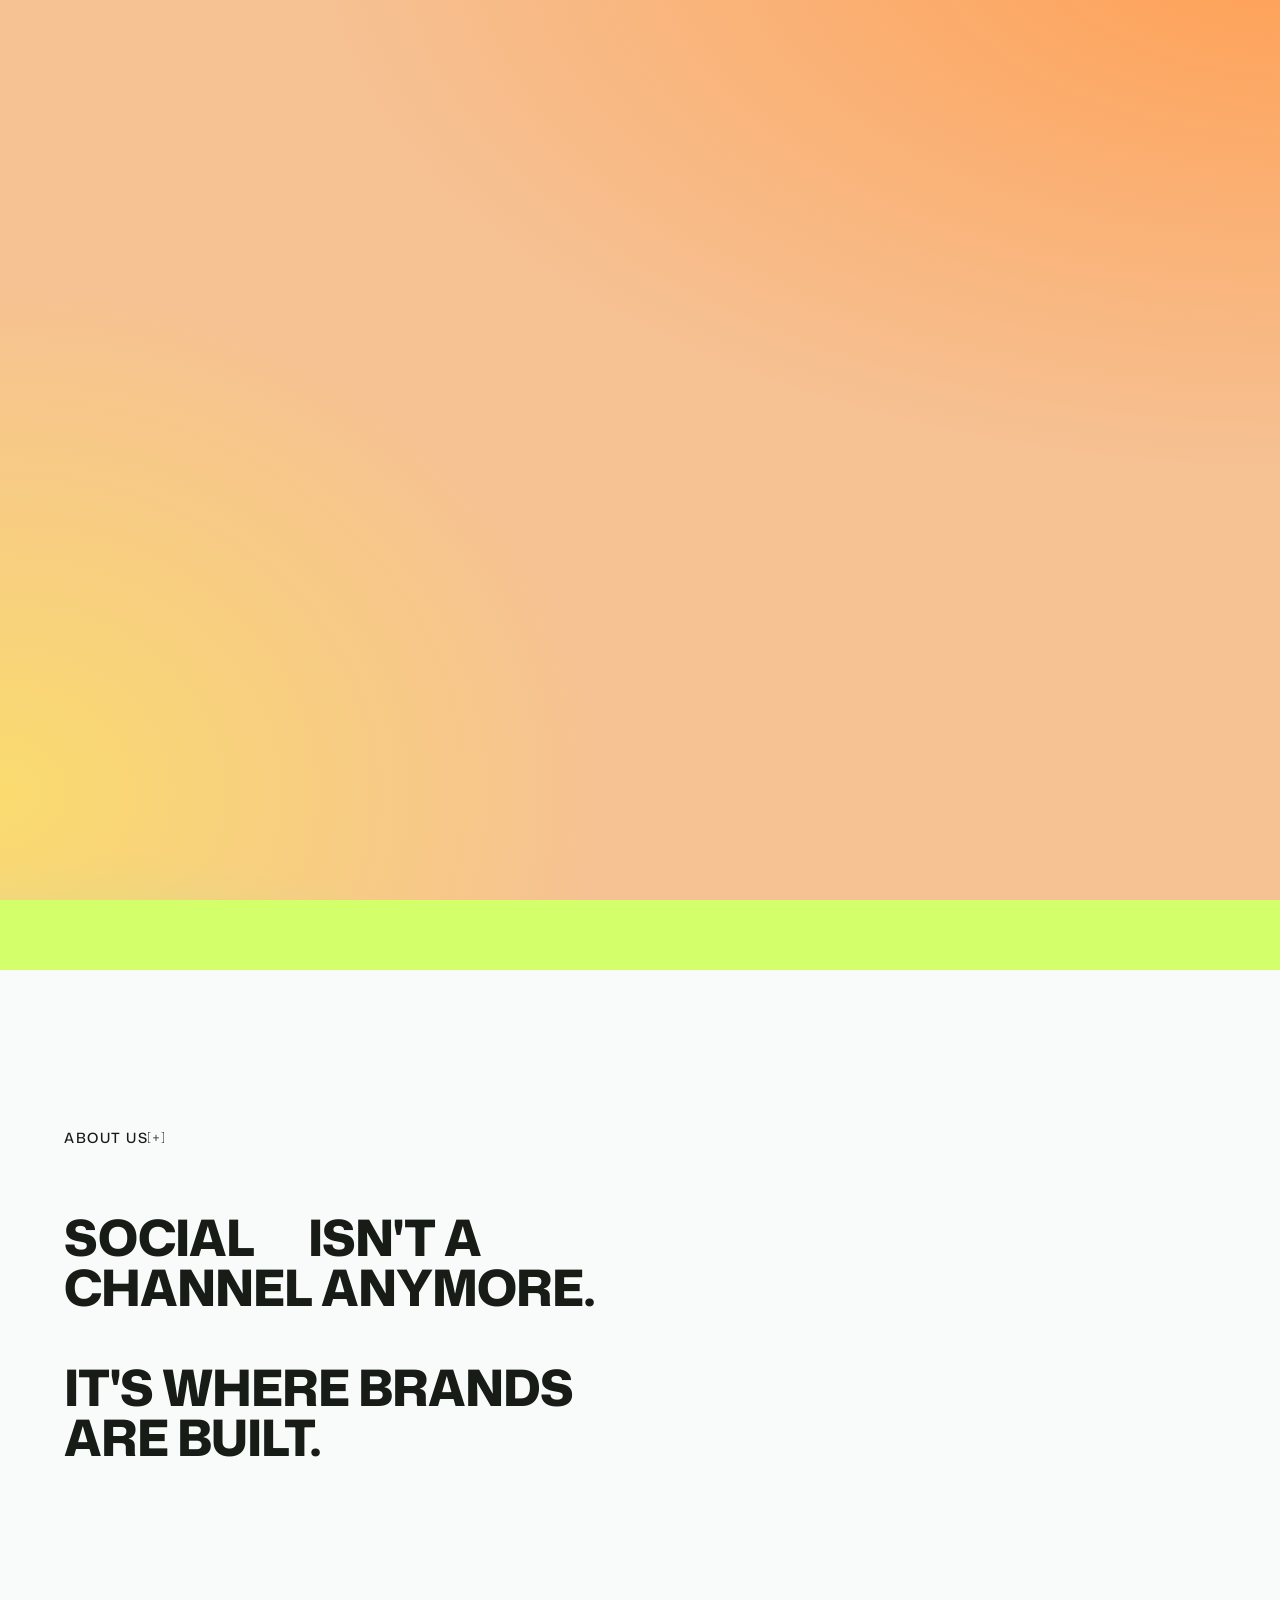
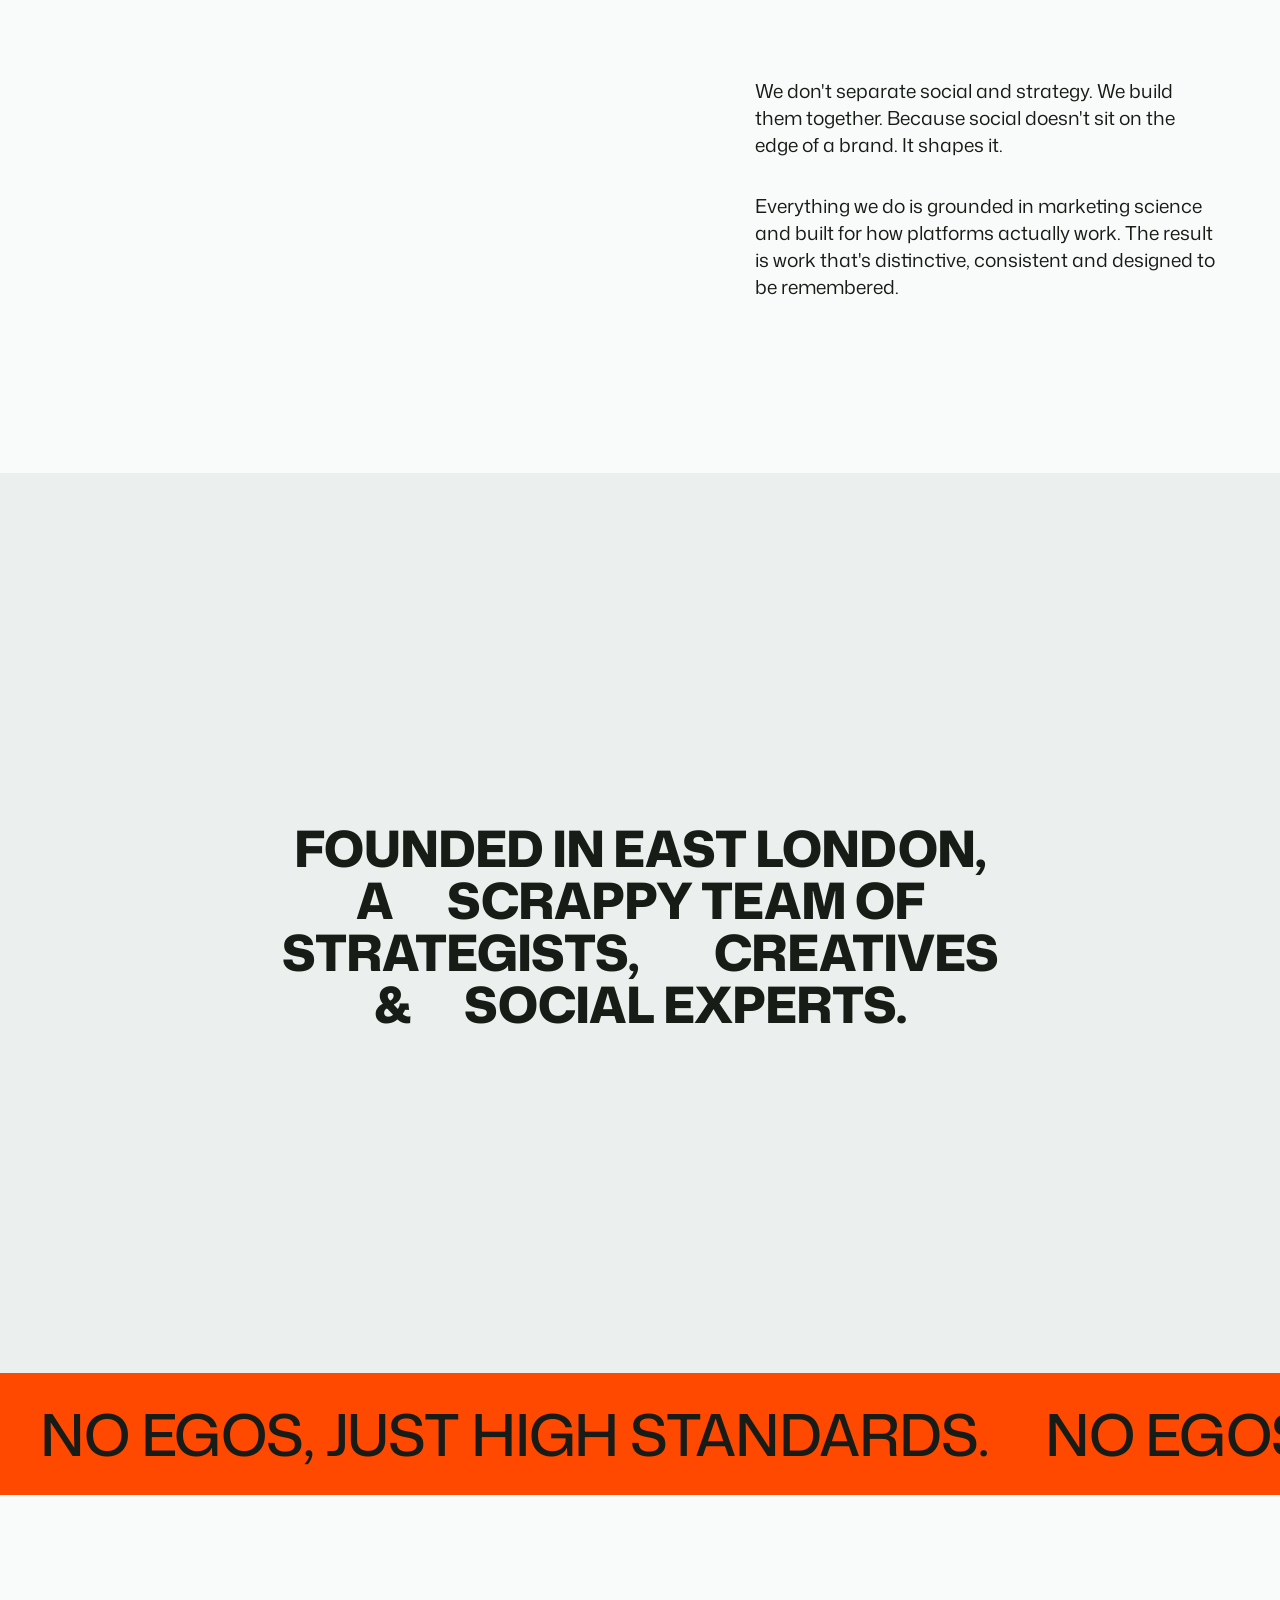
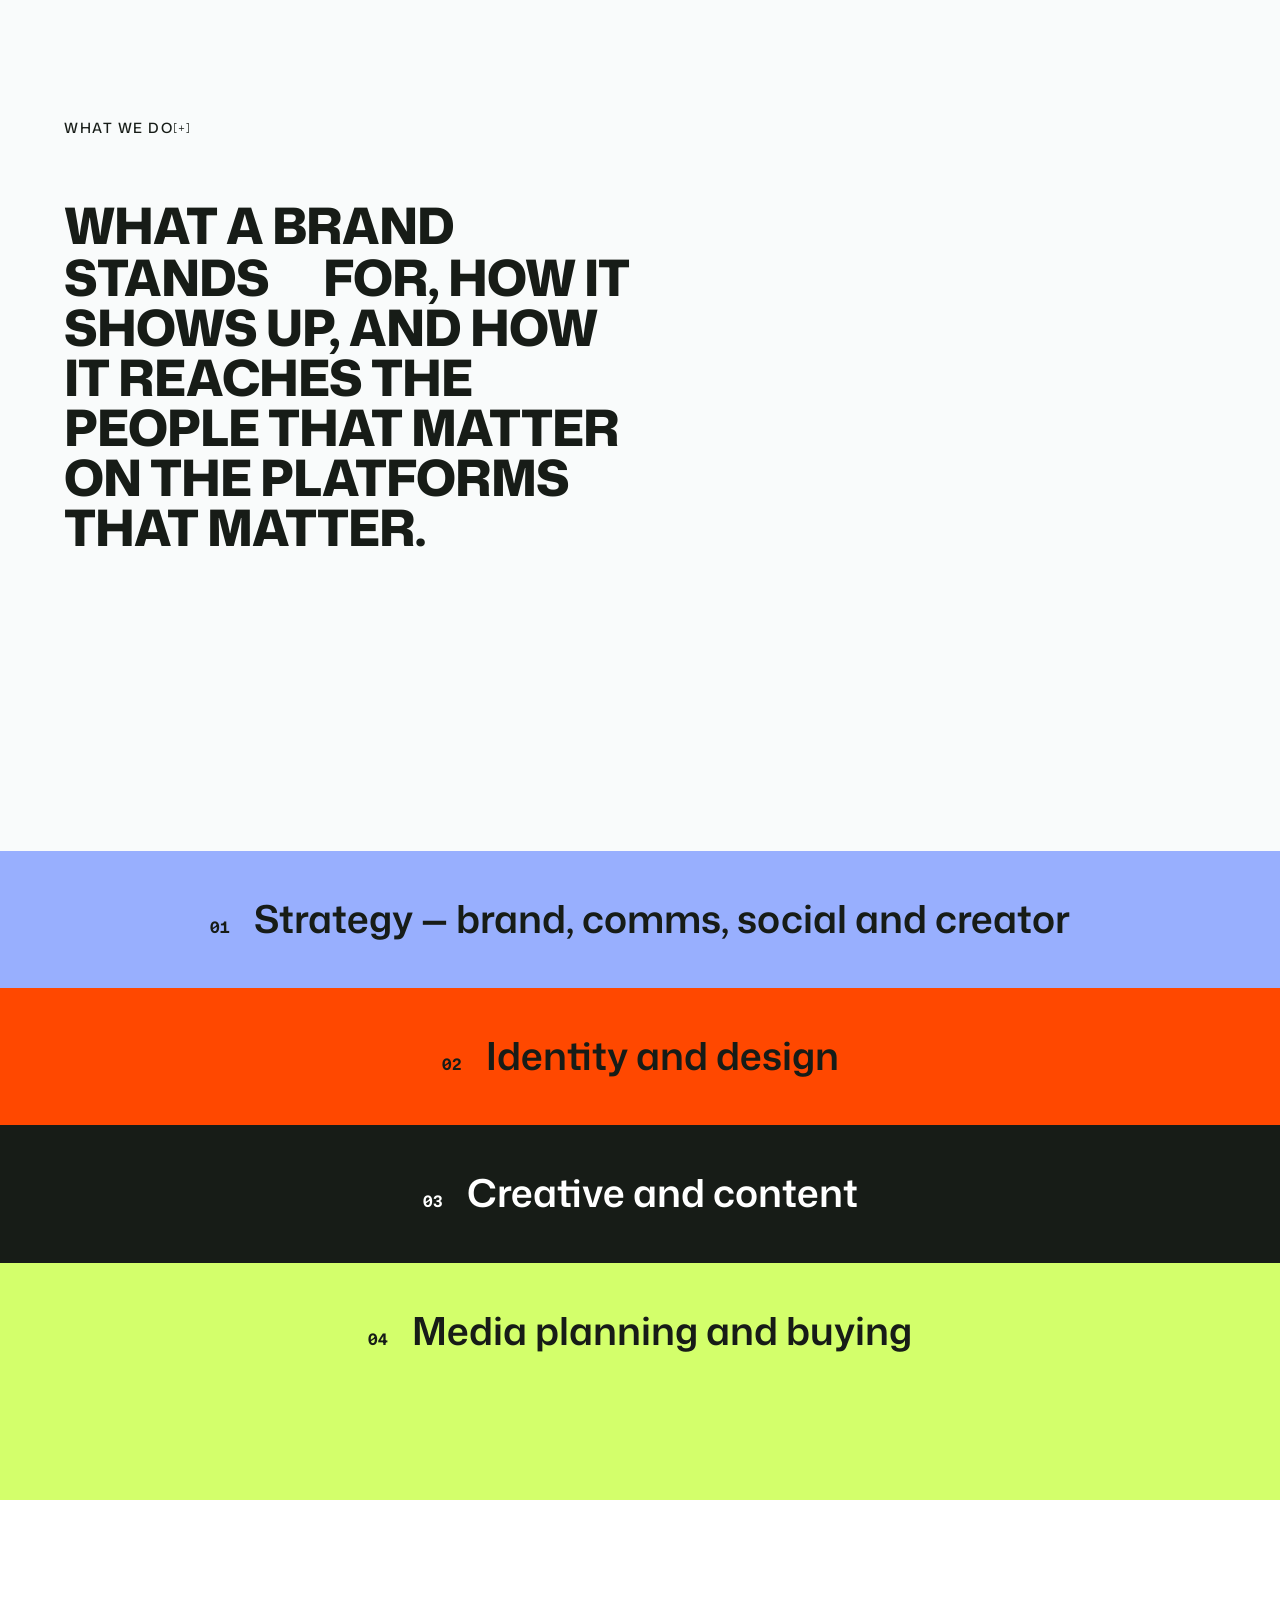
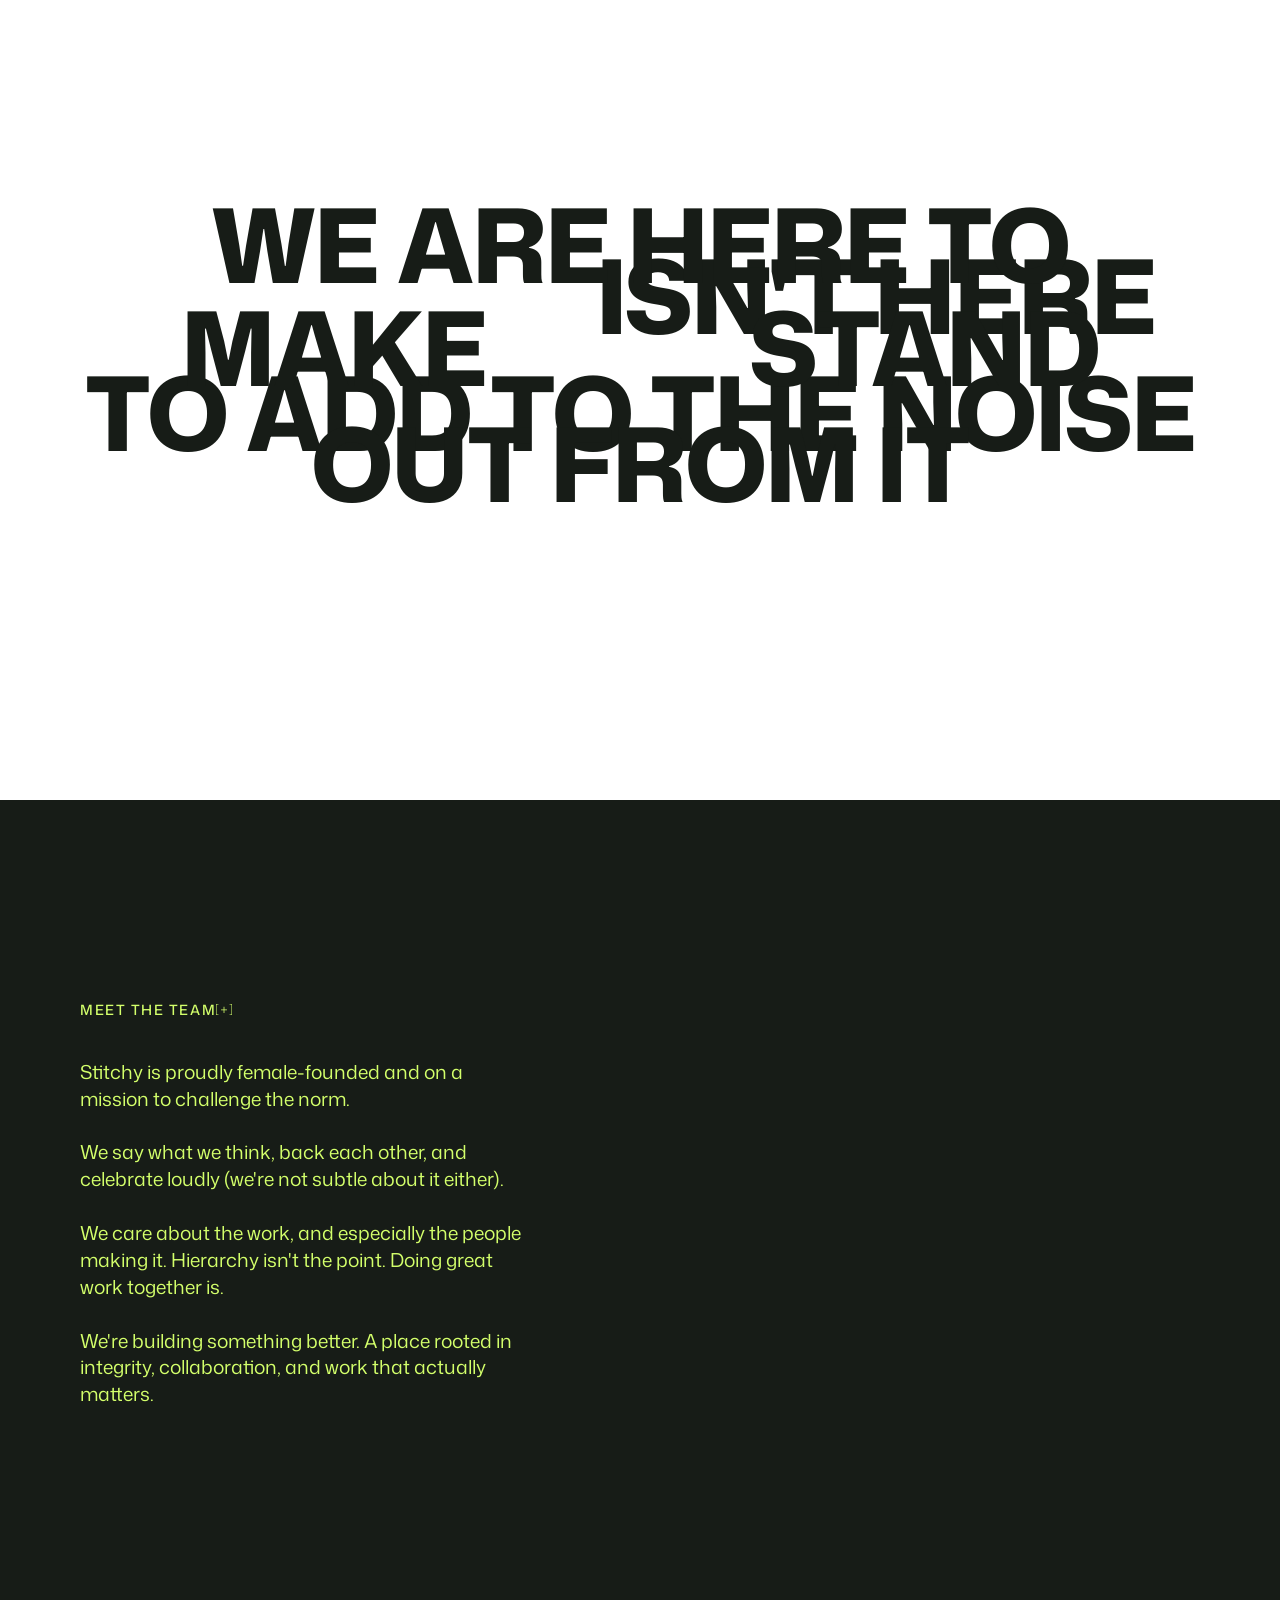
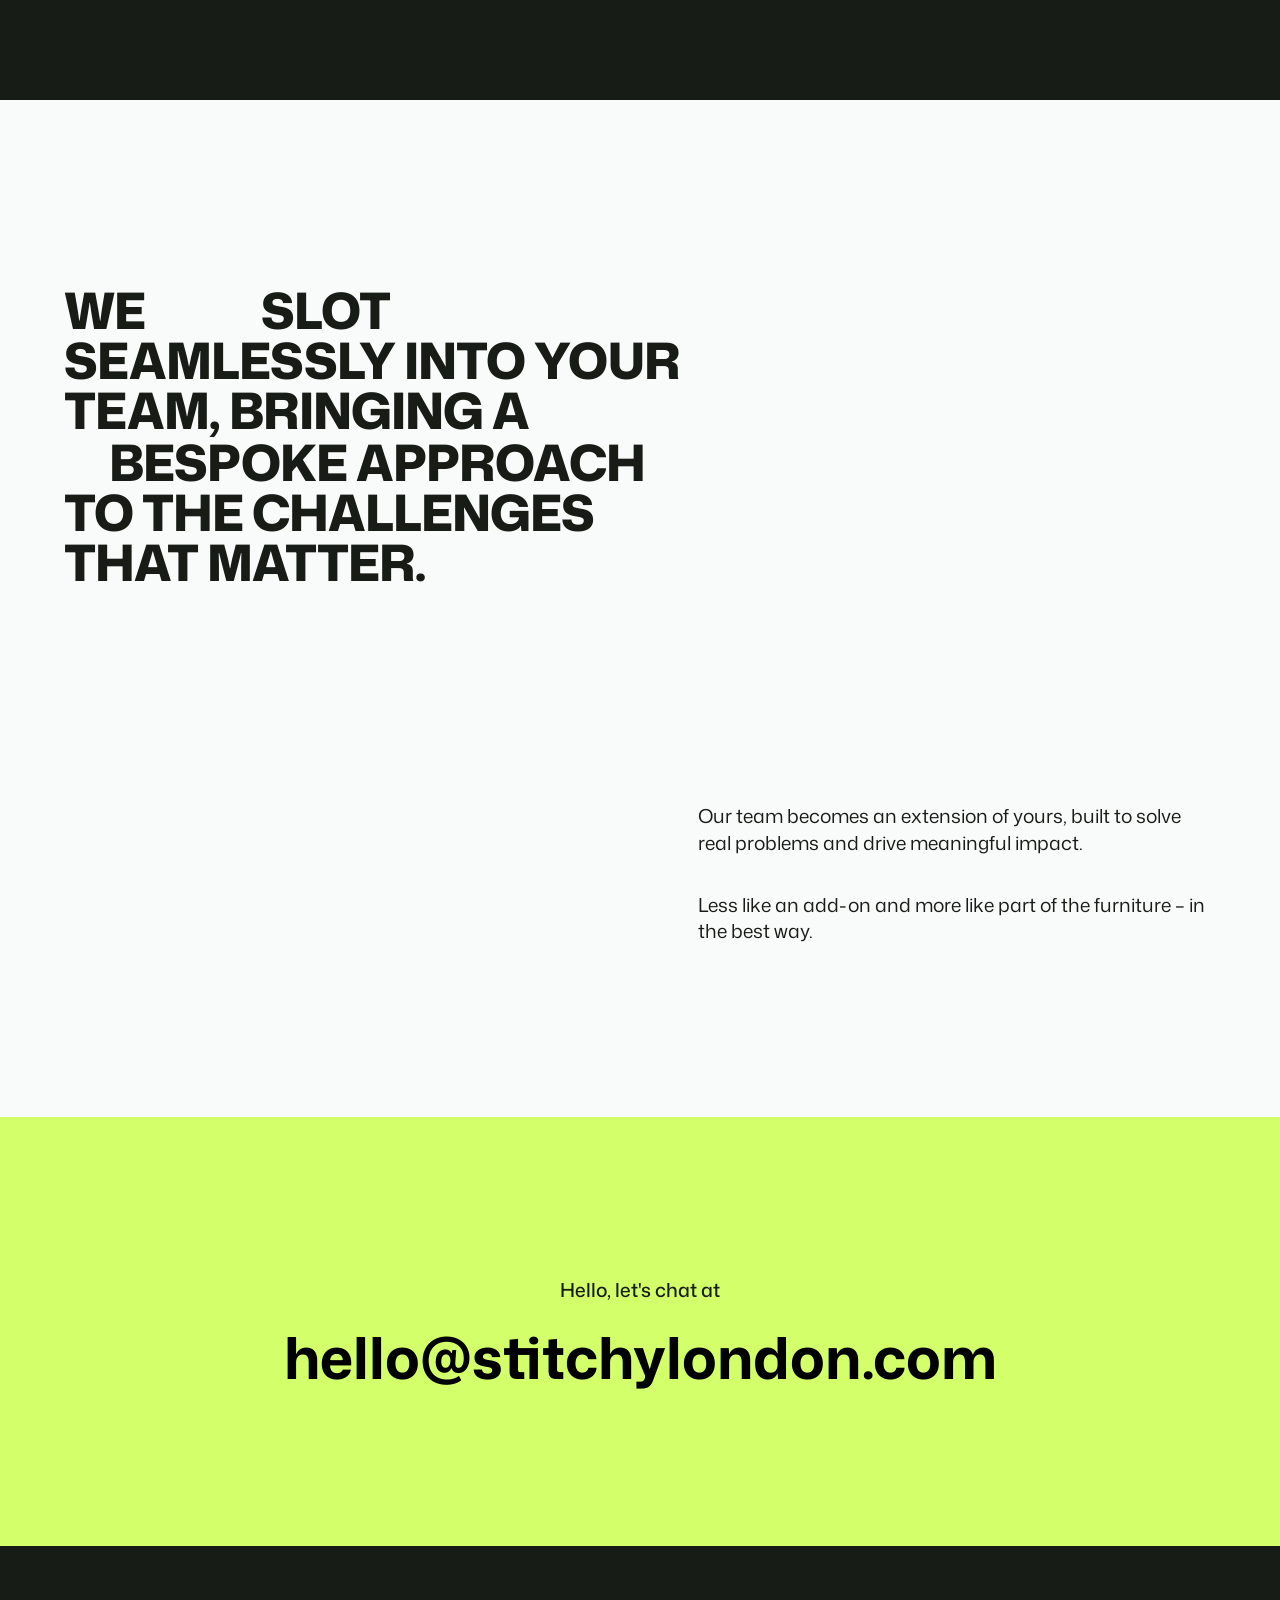
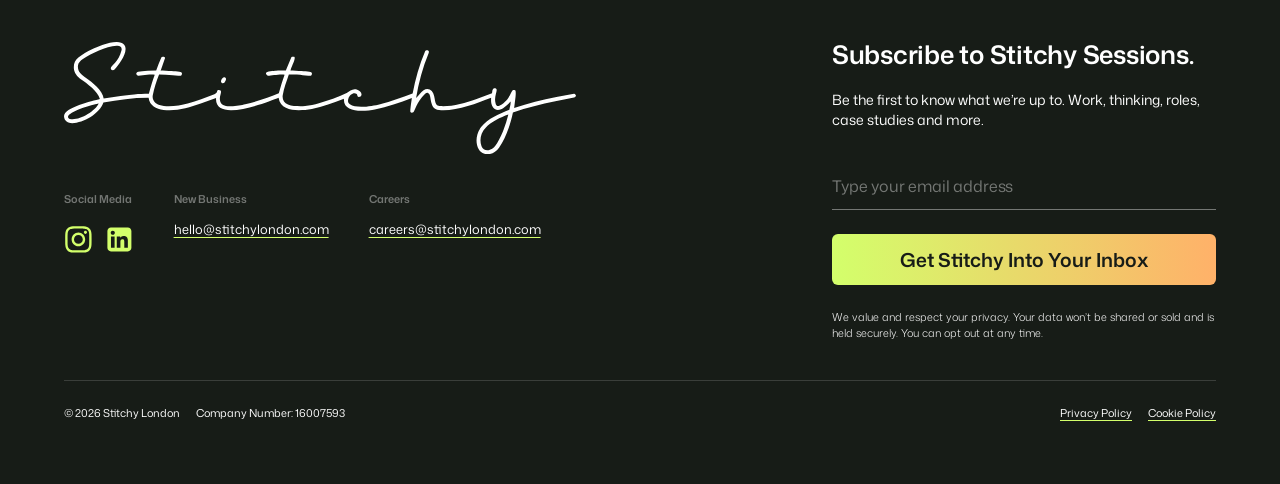
==== commit 9c47754d: "pages: add 404 + privacy-policy; fold cookie policy into privacy New static prototype pages (source-" ====
--- a/index.html
+++ b/index.html
@@ -5,8 +5,11 @@
   ===========================================================================
   • HEAD: per-page meta (title/desc/canonical/OG/Twitter/theme-color) goes in
     Webflow Page Settings → Custom Code (head). Everything else (JS-guard,
-    fonts, bd-animations.css, style.css, theme bridge) lives in Site Settings
-    → Custom Code (head) — see templates/webflow-header-code.html.
+    fonts, bd-animations.css, global.css + the transitional style.css token
+    layer) lives in Site Settings → Custom Code (head) — paste the jsDelivr
+    blocks from WEBFLOW_CDN_LINKS.md (NOT the localhost templates/).
+  • CSS LAYERS: what is built natively vs shipped in global.css (the
+    can't-be-native layer) is mapped in CSS_LAYER_MAP.md — read it before build.
   • COMPONENTS (build once, reuse across pages): site-nav, site-footer,
     cta-email, skip-link.
   • CMS (Phase 1 in scope): Team collection only — see WF:CMS-LIST below.
@@ -78,13 +81,19 @@
   <link rel="preconnect" href="https://fonts.gstatic.com" crossorigin>
   <link href="https://fonts.googleapis.com/css2?family=Mona+Sans:ital,wght@0,200..900;1,200..900&display=swap" rel="stylesheet">
 
-  <!-- WF:SITE-HEAD — stylesheets. Webflow holds the token system (Variables);
-       only bd-animations.css + style.css ship, via jsDelivr URLs from
-       templates/webflow-header-code.html. style.css carries brand fallbacks. -->
+  <!-- WF:SITE-HEAD — stylesheets. Webflow holds the token system (Variables) +
+       native-built classes. SHIPS to production via jsDelivr: bd-animations.css,
+       global.css, AND (transitionally) style.css — the last only to supply the
+       --token custom properties global.css + the motion JS read, since Webflow
+       Variables don't expose them. At full-native, drop style.css and paste the
+       :root token block as a header <style> embed. See CSS_LAYER_MAP.md +
+       WEBFLOW_CDN_LINKS.md. -->
   <!-- Animation FOUC rules (scoped to .js) -->
   <link rel="stylesheet" href="assets/css/bd-animations.css" />
-  <!-- Combined stylesheet (design system + project styles) -->
+  <!-- Full spec + local prototype + token layer; ships transitionally for --tokens, dropped at full-native -->
   <link rel="stylesheet" href="assets/css/style.css" />
+  <!-- Can't-be-native layer (buttons, [data-grid], stickers, focus ring, motion slivers) — ships to production -->
+  <link rel="stylesheet" href="assets/css/global.css" />
 </head>
 <body class="is-intro-loading">
 
@@ -95,7 +104,7 @@
   <!-- WF:COMPONENT name="site-loader"
        Full-viewport opening screen: animated warm gradient + line-draw Stitchy
        Lottie. Auto-dismisses when BOTH the Lottie completes AND window.load
-       fires (4s safety cap). Respects prefers-reduced-motion.
+       fires (5s safety cap; 1s under reduced motion). Respects prefers-reduced-motion.
        Webflow port:
          1. Upload assets/images/logo-line-svg.json to Webflow Assets → use that
             URL as data-lottie-path. (Or keep the jsDelivr GitHub URL.)
@@ -148,7 +157,9 @@
 
       <!-- 1. Hero -->
       <!-- WF:STATIC | JS-HOOK module="bd-animations" attrs="data-text-animate, data-bd-animate, data-bd-delay"
-           Future signature-motion candidate: cursor-following smiley overlay (PROJECT_BRIEF.md §9). -->
+           MOTION: the H1 smiley cursor-follow is already IMPLEMENTED in homepage.js
+           (initStickerCursorFollow) — desktop + fine-pointer + non-reduced-motion only.
+           Hook = .sticker-add.sticker-smiley on the H1; drives CSS var --sticker-rotation. -->
       <section class="background-color-green hero-section">
         <div class="padding-global">
           <div class="hero-container">
@@ -238,10 +249,11 @@
              collection slug: services
              fields: number (number, required) · title (plain-text, required) ·
                      theme (option: blue | orange | dark | green, required) · order (number, sort key)
-           BLOCKER (see gsap-expert audit): data-bd-stack is not handled by
-           bd-animations.js. Resolve before Webflow port — either implement
-           the stack module in bd-animations.js OR swap to
-           data-bd-scrub-group + data-bd-animate="slide-up" on each .service-block. -->
+           MOTION: data-bd-stack is handled by homepage.js (buildStackSection),
+           NOT bd-animations.js — it's a homepage-specific pattern that ships as
+           custom JS over the CDN. No IX2, no recoding for the port; the Designer
+           only needs section.services-section[data-bd-stack] > .service-block
+           markup (overlap comes from --bd-stack-overlap in style.css). -->
       <section id="services" class="services-section" data-bd-stack>
         <div class="service-block background-color-blue" >
           <div class="padding-global">
@@ -286,9 +298,14 @@
       </section>
 
       <!-- 7. Standout Reveal -->
-      <!-- WF:STATIC | JS-HOOK module="homepage.js" notes="standout-balls overlay is JS-injected; .standout-scene cross-fade driven by GSAP"
-           Two `.standout-scene` children + a JS-injected `.standout-balls` overlay.
-           The Designer should author the two scenes; the balls overlay is created at runtime. -->
+      <!-- WF:STATIC | JS-HOOK module="homepage.js" notes=".standout-scene cross-fade driven by GSAP; ball CHILDREN injected into an authored .standout-balls div"
+           SOURCE ORDER IS LOAD-BEARING: scene 1 → EMPTY .standout-balls[aria-hidden] div → scene 2 (…N).
+           The Designer authors BOTH scenes AND the empty .standout-balls div between them
+           (homepage.js bails if .standout-balls is missing; the standout reveal CSS z-indexes
+           scene 2+ via `.standout-balls ~ .standout-scene`, a general-sibling selector that needs
+           the div first). This sibling/`.js`-gated CSS is a can't-be-native sliver → extract to
+           global.css before style.css is dropped (CSS_LAYER_MAP.md). Only the ball ELEMENTS
+           inside it are injected at runtime. -->
       <section class="section-standout" aria-label="What Stitchy stands for">
         <div class="standout-stage">
 
@@ -327,7 +344,7 @@
            Designer renders ONE template inside a Collection List and CMS provides
            the rest. See CMS plan in port-plan header above.
            JS-HOOK module="homepage.js" attrs="data-team-grid, data-position,
-             data-name, data-role, data-fact, data-sticker"
+             data-name, data-role, data-fact + hidden img.team-sticker-src"
            A11Y: the .team-cell-close button needs `inert` (or display:none)
            when the cell is closed — add to the Webflow Designer interaction state. -->
       <section class="team-section background-color-dark">
@@ -348,15 +365,22 @@
                   <!-- WF:CMS-ITEM-TEMPLATE collection="team"
                        In Webflow this <article> becomes the single Collection Item
                        template. Bindings: data-position←position, data-name←name,
-                       data-role←role, data-fact←fact, data-sticker←sticker-image,
+                       data-role←role, data-fact←fact, hidden img.team-sticker-src ← sticker-image
+                       (image fields can't bind into a data-* value; homepage.js reads its src),
                        team-photo-main src/alt ← photo-main, team-photo-hover src ← photo-hover.
                        The aria-label on .team-card must be bound to the CMS name field
-                       ("View {{name}}") not hardcoded. -->
+                       ("View {{name}}") not hardcoded.
+                       ⚠ CRITICAL: data-position is a LAYOUT SLOT read by homepage.js
+                       (TEAM_LAYOUTS[position]), not just a sort key. Its VALUE must be
+                       BOUND to the CMS `position` field (custom attribute → "+ Add field"),
+                       NEVER hardcoded — if all items ship data-position="1" the flip-layout
+                       collapses. Also set the Collection List sort to `position` ascending so
+                       DOM order matches slot number. -->
                   <article class="team-cell" data-position="1"
                             data-name="G Douglas Kilgannon"
                             data-role="CEO"
-                            data-fact="Big time NERDDD"
-                            data-sticker="assets/images/stickers/sticker_burrito.svg">
+                            data-fact="Big time NERDDD">
+                    <img class="team-sticker-src" src="assets/images/stickers/sticker_burrito.svg" alt="" aria-hidden="true" />
                     <button class="team-card" type="button" aria-label="View G Douglas Kilgannon">
                       <span class="team-face team-face-front">
                         <img class="team-photo team-photo-main" src="assets/images/team/G%20Douglas%20Kilgannon@2x.png" alt="G Douglas Kilgannon" />
@@ -369,8 +393,8 @@
                   <article class="team-cell" data-position="2"
                             data-name="Ange D."
                             data-role="Founder"
-                            data-fact="Can always be found in broadway market on a saturday afternoon"
-                            data-sticker="assets/images/stickers/sticker_Margarita.svg">
+                            data-fact="Can always be found in broadway market on a saturday afternoon">
+                    <img class="team-sticker-src" src="assets/images/stickers/sticker_Margarita.svg" alt="" aria-hidden="true" />
                     <button class="team-card" type="button" aria-label="View Ange D.">
                       <span class="team-face team-face-front">
                         <img class="team-photo team-photo-main" src="assets/images/team/Ange%20D@2x.png" alt="Ange D." />
@@ -383,8 +407,8 @@
                   <article class="team-cell" data-position="3"
                             data-name="Stephanie Falkiner"
                             data-role="Creative Account Director"
-                            data-fact="Always up for a hike!"
-                            data-sticker="assets/images/stickers/sticker_slot%20machine-green.svg">
+                            data-fact="Always up for a hike!">
+                    <img class="team-sticker-src" src="assets/images/stickers/sticker_slot%20machine-green.svg" alt="" aria-hidden="true" />
                     <button class="team-card" type="button" aria-label="View Stephanie Falkiner">
                       <span class="team-face team-face-front">
                         <img class="team-photo team-photo-main" src="assets/images/team/Stephanie%20Falkiner@2x.png" alt="Stephanie Falkiner" />
@@ -397,8 +421,8 @@
                   <article class="team-cell" data-position="4"
                             data-name="Natalie Clark"
                             data-role="Content Director"
-                            data-fact="Brings order to our creative chaos"
-                            data-sticker="assets/images/stickers/sticker_coffee.svg">
+                            data-fact="Brings order to our creative chaos">
+                    <img class="team-sticker-src" src="assets/images/stickers/sticker_coffee.svg" alt="" aria-hidden="true" />
                     <button class="team-card" type="button" aria-label="View Natalie Clark">
                       <span class="team-face team-face-front">
                         <img class="team-photo team-photo-main" src="assets/images/team/Natalie%20Clark@2x.png" alt="Natalie Clark" />
@@ -411,8 +435,8 @@
                   <article class="team-cell" data-position="5"
                             data-name="Ruth Nichols"
                             data-role="CSO &amp; Partner"
-                            data-fact=""
-                            data-sticker="assets/images/stickers/sticker_eye.svg">
+                            data-fact="">
+                    <img class="team-sticker-src" src="assets/images/stickers/sticker_eye.svg" alt="" aria-hidden="true" />
                     <button class="team-card" type="button" aria-label="View Ruth Nichols">
                       <span class="team-face team-face-front">
                         <img class="team-photo team-photo-main" src="assets/images/team/Ruth%20Nichols@2x.png" alt="Ruth Nichols" />
@@ -425,8 +449,8 @@
                   <article class="team-cell" data-position="6"
                             data-name="Professor Colin Skittles"
                             data-role="Professor of Marketing Science"
-                            data-fact="Makes us look smart"
-                            data-sticker="assets/images/stickers/sticker_smiley.svg">
+                            data-fact="Makes us look smart">
+                    <img class="team-sticker-src" src="assets/images/stickers/sticker_smiley.svg" alt="" aria-hidden="true" />
                     <button class="team-card" type="button" aria-label="View Professor Colin Skittles">
                       <span class="team-face team-face-front">
                         <img class="team-photo team-photo-main" src="assets/images/team/Professor%20Colin%20Skittles@2x.png" alt="Professor Colin Skittles" />
@@ -548,7 +572,7 @@
               </div>
               <div class="footer-legal-links">
                 <a href="/privacy-policy">Privacy Policy</a>
-                <a href="/cookie-policy">Cookie Policy</a>
+                <a href="/privacy-policy#cookies">Cookie Policy</a>
               </div>
             </div>
           </div>
@@ -567,7 +591,9 @@
   <script src="assets/js/bd-animations.js"></script>
 
   <!-- Site loader: lottie-web from CDN + the loader controller. Site-wide.
-       Loader CSS lives in style.css under /* -- Site Loader -- */. -->
+       Loader CSS (keyframes + .is-hidden/.is-fade-in states) is a can't-be-native
+       sliver, currently under /* -- Site Loader -- */ in style.css → extract to
+       global.css before style.css is dropped (CSS_LAYER_MAP.md). -->
   <script src="https://cdn.jsdelivr.net/npm/lottie-web@5.12.2/build/player/lottie_light.min.js"></script>
   <script src="assets/js/site-loader.js"></script>
 
--- a/assets/css/style.css
+++ b/assets/css/style.css
@@ -1,22 +1,21 @@
-/* Stitchy London — design system + project styles. Tokens mirror the Webflow Variables; brand values are carried inline as var(--brand-*, fallback) defaults. */
+/* Stitchy London — design system + project styles. Token values mirror the Webflow Variables (Color / Typography / Spacing collections). */
 
 
 /* ------ BRAND MAPPING ------ */
 
 :root {
-  /* -- Fonts (from brand book) -- */
-  --font-primary: var(--brand-font-primary, "Mona Sans", sans-serif);
-  --font-secondary: var(--brand-font-secondary, "Mona Sans", sans-serif);
-  --font-tertiary: var(--brand-font-tertiary, "Mona Sans", sans-serif);
-
-  /* -- Brand colours (from brand book; fallbacks mirror Webflow) -- */
-  --brand-dark: var(--brand-color-dark, #171c17);
-  --brand-light: var(--brand-color-light, #f9fbfb);
-  --brand-accent: var(--brand-color-accent, #d3ff6b);
-  --brand-green: var(--brand-color-green, #d3ff6b);
-  --brand-orange: var(--brand-color-orange, #ff4800);
-  --brand-blue: var(--brand-color-blue, #98affe);
-  --brand-link: var(--brand-color-link, #96dd05);
+  /* -- Fonts -- */
+  --font-primary: "Mona Sans", sans-serif;
+  --font-tertiary: "Mona Sans", sans-serif;
+
+  /* -- Brand colours (mirror Webflow Color → Brand/*) -- */
+  --brand-dark: #171c17;
+  --brand-light: #f9fbfb;
+  --brand-accent: #d3ff6b;
+  --brand-green: #d3ff6b;
+  --brand-orange: #ff4800;
+  --brand-blue: #98affe;
+  --brand-link: #96dd05;
 
   /* -- Base font sizes (fluid vw on desktop; rem at tablet/mobile — see Responsive. Mirror in Webflow Typography → Font Size.) -- */
   --font-2xs: 0.85vw;  /* ≈12px @ 1440 */
@@ -28,27 +27,19 @@
   --font-2xl: 2.25vw;  /* 32.4px @ 1440 */
   --font-3xl: 2.65vw;  /* ≈38px @ 1440 */
   --font-4xl: 3.2vw;   /* ≈46px @ 1440 */
-  --font-5xl: 3.6vw;   /* ≈52px @ 1440 */
   --font-6xl: 4.2vw;   /* ≈60px @ 1440 */
-  --font-7xl: 4.5vw;   /* ≈65px @ 1440 */
 
   /* -- Headline sizes (fluid vw on desktop; fixed rem at tablet/mobile — see Responsive. Mirror in Webflow Typography → Font Size.) -- */
   --font-headline-xs: 3vw;
   --font-headline-s: 3.9vw;
   --font-headline-m: 4.5vw;
-  --font-headline-l: 6.5vw;
   --font-headline-xl: 8vw;
-
-  /* -- UI font sizes -- */
-  --button-font-size: var(--font-xs);
-  --button-font-size-small: var(--font-2xs);
 
   /* -- Line height tokens -- */
   --line-height-s: 1;
   --line-height-m: 1.2;
   --line-height-l: 1.4;
   --line-height-xl: 1.6;
-  --line-height-2xl: 1.8;
 
   /* -- Font weight tokens -- */
   --font-weight-light: 300;
@@ -57,12 +48,8 @@
   --font-weight-semi-bold: 600;
   --font-weight-bold: 700;
   --font-weight-extra-bold: 800;
-  --font-weight-black: 900;
 
   /* -- Letter spacing tokens (em-based) -- */
-  --letter-spacing-s: 0.03em;
-  --letter-spacing-m: 0.06em;
-  --letter-spacing-l: 0.08em;
   --letter-spacing-xl: 0.11em;
 }
 
@@ -85,59 +72,30 @@
 
   /* -- Black & White alpha tokens -- */
   --black: #000000;
-  --black-alpha-3: #00000008;
   --black-alpha-5: #0000000d;
-  --black-alpha-7: #00000012;
   --black-alpha-10: #0000001a;
   --black-alpha-15: #00000026;
   --black-alpha-20: #00000033;
   --black-alpha-30: #0000004d;
   --black-alpha-40: #00000066;
   --black-alpha-50: #00000080;
-  --black-alpha-60: #00000099;
-  --black-alpha-70: #000000b3;
-  --black-alpha-80: #000000cc;
-  --black-alpha-90: #000000e6;
-  --black-alpha-95: #000000f2;
 
   --white: #ffffff;
-  --white-alpha-3: #ffffff08;
   --white-alpha-5: #ffffff0d;
-  --white-alpha-7: #ffffff12;
   --white-alpha-10: #ffffff1a;
   --white-alpha-15: #ffffff26;
   --white-alpha-20: #ffffff33;
   --white-alpha-30: #ffffff4d;
   --white-alpha-40: #ffffff66;
   --white-alpha-50: #ffffff80;
-  --white-alpha-60: #ffffff99;
-  --white-alpha-70: #ffffffb3;
-  --white-alpha-80: #ffffffcc;
-  --white-alpha-90: #ffffffe6;
-  --white-alpha-95: #fffffff2;
-
-  --transparent: transparent;
+
 
   /* -- Color-mix alpha scale (second arg to color-mix() — e.g. tint to N% opacity) -- */
   --alpha-5: transparent 95%;
   --alpha-10: transparent 90%;
-  --alpha-15: transparent 85%;
   --alpha-20: transparent 80%;
-  --alpha-25: transparent 75%;
-  --alpha-30: transparent 70%;
-  --alpha-35: transparent 65%;
-  --alpha-40: transparent 60%;
-  --alpha-45: transparent 55%;
   --alpha-50: transparent 50%;
-  --alpha-55: transparent 45%;
-  --alpha-60: transparent 40%;
-  --alpha-65: transparent 35%;
-  --alpha-70: transparent 30%;
-  --alpha-75: transparent 25%;
-  --alpha-80: transparent 20%;
-  --alpha-85: transparent 15%;
   --alpha-90: transparent 10%;
-  --alpha-95: transparent 5%;
 
   /* -- Semantic text (mirror Webflow Semantic collection) -- */
   --text-primary: var(--brand-dark);
@@ -148,32 +106,14 @@
   --text-link: var(--brand-link);
   --text-inverted: var(--white);
 
-  /* -- Text with opacity (text-primary tinted via the alpha scale) -- */
-  --text-alpha-5: color-mix(in srgb, var(--text-primary), var(--alpha-5));
-  --text-alpha-10: color-mix(in srgb, var(--text-primary), var(--alpha-10));
-  --text-alpha-15: color-mix(in srgb, var(--text-primary), var(--alpha-15));
-  --text-alpha-20: color-mix(in srgb, var(--text-primary), var(--alpha-20));
-  --text-alpha-30: color-mix(in srgb, var(--text-primary), var(--alpha-30));
-  --text-alpha-40: color-mix(in srgb, var(--text-primary), var(--alpha-40));
-  --text-alpha-50: color-mix(in srgb, var(--text-primary), var(--alpha-50));
-
   /* -- Backgrounds -- */
   --background-primary: var(--neutral-50);
   --background-secondary: var(--neutral-150);
   --background-plain: var(--white);
   --background-faded: var(--black-alpha-5);
-  --background-darker: var(--black-alpha-10);
-  --background-lighter: var(--white-alpha-10);
-  --bg-faded-3: var(--black-alpha-3);
-  --bg-faded-5: var(--black-alpha-5);
-  --bg-faded-7: var(--black-alpha-7);
-  --bg-faded-10: var(--black-alpha-10);
-  --bg-faded-15: var(--black-alpha-15);
-  --background-modal: rgba(0, 0, 0, 0.75);
 
   /* -- Solid colour backgrounds — hero blocks, callouts, etc. -- */
   --background-accent: var(--brand-green);
-  --background-black: var(--black);
   --background-white: var(--white);
 
   /* -- Brand surfaces — full-bleed coloured sections (mirror Webflow Brand/*) -- */
@@ -201,21 +141,10 @@
   --input-focus: var(--brand-accent);
   --input-disabled-bg: var(--background-faded);
   --input-disabled-text: var(--text-faded);
-  --checkbox-background: var(--neutral-100);
-  --checkbox-selected: var(--text-primary);
-  --checkbox-border: var(--border-faded);
-  --checkbox-checkmark: var(--white);
 
   /* -- Selection highlight -- */
   --selection-text: var(--background-primary);
   --selection-background: var(--text-primary);
-
-  /* -- Component -- */
-  --divider-color: var(--border-faded);
-  --dropdown-background: var(--background-primary);
-  --dropdown-border: var(--border-faded);
-  --dropdown-item-hover: var(--background-faded);
-  --dialog-max-width: 560px;
 }
 
 /* -- Selection highlight -- */
@@ -240,18 +169,13 @@
   --4xl: 3rem;     /* 48px */
   --5xl: 3.5rem;   /* 56px */
   --6xl: 4rem;     /* 64px */
-  --7xl: 4.5rem;   /* 72px */
   --8xl: 5rem;     /* 80px */
-  --9xl: 5.5rem;   /* 88px */
   --10xl: 6rem;    /* 96px */
-  --11xl: 6.5rem;  /* 104px */
   --12xl: 7rem;    /* 112px */
-  --13xl: 7.5rem;  /* 120px */
   --14xl: 10rem;   /* 160px */
 
   /* -- Spacing scale -- */
   --space-none: var(--none);
-  --space-2xs: var(--2xs);
   --space-xs: var(--xs);
   --space-s: var(--s);
   --space-m: var(--m);
@@ -262,17 +186,12 @@
   --space-4xl: var(--4xl);
   --space-5xl: var(--5xl);
   --space-6xl: var(--6xl);
-  --space-7xl: var(--7xl);
   --space-8xl: var(--8xl);
-  --space-9xl: var(--9xl);
   --space-10xl: var(--10xl);
-  --space-11xl: var(--11xl);
   --space-12xl: var(--12xl);
-  --space-13xl: var(--13xl);
   --space-14xl: var(--14xl);
 
   /* -- Section spacing -- */
-  --section-xs: var(--space-xl);
   --section-s: var(--space-2xl);
   --section-m: var(--space-6xl);
   --section-l: var(--space-10xl);
@@ -293,18 +212,6 @@
   --max-width-l: 1200px;
   --max-width-xl: 1440px;
 
-  /* -- Line length (typographic readability, 45–75ch range) -- */
-  --line-length-headline: 22ch;
-  --line-length-body: 55ch;
-  --line-length-xsmall: 35ch;
-  --line-length-small: 45ch;
-  --line-length-medium: 65ch;
-  --line-length-wide: 75ch;
-
-  /* -- Accordion spacing -- */
-  --accordion-padding-x: var(--space-l);
-  --accordion-padding-y: var(--space-l);
-
   /* -- Border widths -- */
   --border-s: 1px;
   --border-m: 2px;
@@ -316,12 +223,8 @@
   --border-color: var(--border-primary);
 
   /* -- Border radius -- */
-  --radius-2xs: 2px;
   --radius-xs: 4px;
   --radius-s: 6px;
-  --radius-m: 10px;
-  --radius-l: 16px;
-  --radius-xl: 24px;
   --radius-pill: 999px;
 }
 
@@ -329,28 +232,11 @@
 
 :root {
   /* -- Easing primitives -- */
-  --ease-in: cubic-bezier(0.4, 0, 1, 1);
   --ease-out: cubic-bezier(0.16, 1, 0.3, 1);
-  --ease-in-out: cubic-bezier(0.65, 0, 0.35, 1);
 
   /* -- Duration primitives -- */
   --duration-2xs: 100ms;
-  --duration-xs: 200ms;
-  --duration-s: 400ms;
   --duration-m: 600ms;
-  --duration-l: 800ms;
-  --duration-xl: 1200ms;
-  --duration-2xl: 1500ms;
-  --duration-3xl: 1800ms;
-  --duration-4xl: 2000ms;
-
-  /* -- Page-level semantic motion -- */
-  --motion-page-open-duration: var(--duration-xl);
-  --motion-page-open-easing: var(--ease-in-out);
-  --motion-page-close-duration: var(--duration-xl);
-  --motion-page-close-easing: var(--ease-in-out);
-  --motion-page-fade-duration: var(--duration-m);
-  --motion-page-fade-easing: var(--ease-in-out);
 }
 
 /* ------ BASE STYLES ------ */
@@ -700,14 +586,6 @@
   justify-content: space-between;
 }
 
-.color-block {
-  border: var(--border-s) solid var(--border-faded);
-  aspect-ratio: 1/1;
-  height: 100%;
-  width: fit-content;
-  max-height: 100px;
-}
-
 /* ------ GRID ------ */
 
 /* -- Grid -- */
@@ -726,91 +604,11 @@
   grid-template-columns: 1fr 1fr 1fr 1fr;
 }
 
-.token-col {
-  grid-template-columns: 1fr auto;
-  padding: var(--space-m);
-}
-
 .fit-content {
   width: fit-content;
 }
 
-/* -- 12-column data-grid (opt-in via the data-grid attribute) -- */
-[data-grid] {
-  display: grid;
-  container-type: inline-size;
-  grid-template-columns: repeat(12, 1fr);
-  column-gap: var(--grid-gap);
-  row-gap: var(--space-xl);
-  --grid-gap: var(--space-xl);
-  --col-unit: calc((100cqi - 11 * var(--grid-gap)) / 12);
-}
-
-[data-grid] > * {
-  grid-column: 1 / -1;
-}
-
-[data-grid] > [data-col-span="1"]  { grid-column-end: span 1; }
-[data-grid] > [data-col-span="2"]  { grid-column-end: span 2; }
-[data-grid] > [data-col-span="3"]  { grid-column-end: span 3; }
-[data-grid] > [data-col-span="4"]  { grid-column-end: span 4; }
-[data-grid] > [data-col-span="5"]  { grid-column-end: span 5; }
-[data-grid] > [data-col-span="6"]  { grid-column-end: span 6; }
-[data-grid] > [data-col-span="7"]  { grid-column-end: span 7; }
-[data-grid] > [data-col-span="8"]  { grid-column-end: span 8; }
-[data-grid] > [data-col-span="9"]  { grid-column-end: span 9; }
-[data-grid] > [data-col-span="10"] { grid-column-end: span 10; }
-[data-grid] > [data-col-span="11"] { grid-column-end: span 11; }
-[data-grid] > [data-col-span="12"] { grid-column-end: span 12; }
-
-[data-grid] > [data-col-start="1"]  { grid-column-start: 1; }
-[data-grid] > [data-col-start="2"]  { grid-column-start: 2; }
-[data-grid] > [data-col-start="3"]  { grid-column-start: 3; }
-[data-grid] > [data-col-start="4"]  { grid-column-start: 4; }
-[data-grid] > [data-col-start="5"]  { grid-column-start: 5; }
-[data-grid] > [data-col-start="6"]  { grid-column-start: 6; }
-[data-grid] > [data-col-start="7"]  { grid-column-start: 7; }
-[data-grid] > [data-col-start="8"]  { grid-column-start: 8; }
-[data-grid] > [data-col-start="9"]  { grid-column-start: 9; }
-[data-grid] > [data-col-start="10"] { grid-column-start: 10; }
-[data-grid] > [data-col-start="11"] { grid-column-start: 11; }
-[data-grid] > [data-col-start="12"] { grid-column-start: 12; }
-
-/* -- Named layouts: split | feature | feature-alt | headline | thirds | masthead | spotlight -- */
-@media (min-width: 992px) {
-  [data-grid][data-layout="split"]       > :nth-child(1) { grid-column: 1 / span 6; }
-  [data-grid][data-layout="split"]       > :nth-child(2) { grid-column: 7 / span 6; }
-
-  [data-grid][data-layout="feature"]     > :nth-child(1) { grid-column: 1 / span 4; }
-  [data-grid][data-layout="feature"]     > :nth-child(2) { grid-column: 5 / span 8; }
-
-  [data-grid][data-layout="feature-alt"] > :nth-child(1),
-  [data-grid][data-layout="headline"]    > :nth-child(1) { grid-column: 1 / span 8; }
-  [data-grid][data-layout="feature-alt"] > :nth-child(2),
-  [data-grid][data-layout="headline"]    > :nth-child(2) { grid-column: 9 / span 4; }
-
-  [data-grid][data-layout="thirds"]      > :nth-child(1) { grid-column: 1 / span 4; }
-  [data-grid][data-layout="thirds"]      > :nth-child(2) { grid-column: 5 / span 4; }
-  [data-grid][data-layout="thirds"]      > :nth-child(3) { grid-column: 9 / span 4; }
-
-  [data-grid][data-layout="masthead"]    > :nth-child(1),
-  [data-grid][data-layout="spotlight"]   > :nth-child(1) { grid-column: 1 / span 3; }
-  [data-grid][data-layout="masthead"]    > :nth-child(2),
-  [data-grid][data-layout="spotlight"]   > :nth-child(2) { grid-column: 4 / span 6; }
-  [data-grid][data-layout="masthead"]    > :nth-child(3),
-  [data-grid][data-layout="spotlight"]   > :nth-child(3) { grid-column: 10 / span 3; }
-}
-
-/* -- Mobile collapse: every data-grid → single column < 992px. data-stack-order promotes a child earlier (visual only). -- */
-@media (max-width: 991px) {
-  [data-grid] {
-    grid-template-columns: 1fr;
-    --col-unit: 0px;
-  }
-  [data-grid] > [data-stack-order="1"] { order: -3; }
-  [data-grid] > [data-stack-order="2"] { order: -2; }
-  [data-grid] > [data-stack-order="3"] { order: -1; }
-}
+/* -- 12-column [data-grid] system → moved to global.css (attribute selectors; not natively styleable in Webflow). Simple .grid/.cols-* utilities above stay native. -- */
 
 /* ------ BORDER UTILITIES ------ */
 
@@ -921,24 +719,6 @@
   line-height: var(--line-height-s);
   letter-spacing: -0.02em;
   text-transform: uppercase;
-}
-
-
-
-/* -- Token labels -- */
-.token-tag {
-  display: inline-block;
-  font-size: var(--font-2xs);
-  font-family: var(--font-tertiary);
-  color: var(--text-plain);
-  background-color: var(--background-faded);
-  padding: var(--2xs) var(--s);
-  align-self: flex-start;
-  margin-bottom: var(--space-m);
-}
-
-.token-block {
-  padding: var(--space-s) 0;
 }
 
 /* -- Eyebrow -- */
@@ -1007,217 +787,7 @@
   white-space: normal;
 }
 
-/* -- Button (API: data-variant | data-size | data-color | data-icon-only | data-full-width. Legacy .is-* aliased below.) -- */
-.button,
-button.button {
-  --button-color: var(--text-primary);
-  --button-faded: color-mix(in srgb, var(--button-color), var(--alpha-10));
-  --button-bg: var(--button-color);
-  --button-border: var(--button-color);
-  --button-text-color: var(--text-inverted);
-  --button-font: var(--font-primary);
-  --button-text-size: var(--font-m);
-  --button-padding-y: var(--space-l);
-  --button-padding-x: var(--space-xl);
-  --button-gap: var(--space-s);
-
-  display: inline-flex;
-  align-items: center;
-  justify-content: center;
-  gap: var(--button-gap);
-  padding: var(--button-padding-y) var(--button-padding-x);
-  background-color: var(--button-bg);
-  border: var(--border-s) solid var(--button-border);
-  border-radius: var(--radius-s);
-  font-family: var(--button-font);
-  font-size: var(--button-text-size);
-  font-weight: var(--font-weight-regular);
-  line-height: var(--line-height-s);
-  text-transform: none;
-  text-decoration: none;
-  color: var(--button-text-color);
-
-  --icon-size: 0.8em;
-
-  cursor: pointer;
-  transition: background-color var(--duration-m) var(--ease-out), color var(--duration-2xs) var(--ease-out), border-color var(--duration-2xs) var(--ease-out), opacity var(--duration-2xs) var(--ease-out), transform var(--duration-2xs) var(--ease-out);
-}
-
-.button:hover {
-  --button-color: color-mix(in srgb, var(--text-primary), var(--background-primary) 10%);
-}
-
-.button:active {
-  transform: scale(0.98);
-}
-
-/* -- Variants -- */
-.button[data-variant="outline"] {
-  --button-bg: transparent;
-  --button-text-color: var(--button-color);
-}
-
-.button[data-variant="faded"] {
-  --button-bg: var(--button-faded);
-  --button-border: transparent;
-  --button-text-color: var(--button-color);
-}
-
-.button[data-variant="outline-faded"] {
-  --button-bg: transparent;
-  --button-border: var(--button-faded);
-  --button-text-color: var(--button-color);
-}
-
-.button[data-variant="transparent"] {
-  --button-bg: transparent;
-  --button-border: transparent;
-  --button-text-color: var(--button-color);
-}
-
-.button[data-variant="text"] {
-  --button-bg: transparent;
-  --button-border: transparent;
-  --button-text-color: var(--button-color);
-  --button-padding-x: 0;
-  --button-padding-y: 0;
-}
-
-.button[data-variant="text"]:hover {
-  text-decoration: underline;
-  text-underline-offset: 2.5px;
-}
-
-.button[data-variant="text"]:active {
-  transform: none;
-}
-
-/* Unfilled variants: subtle fill on hover instead of darkening transparent */
-.button[data-variant="outline"]:hover,
-.button[data-variant="faded"]:hover,
-.button[data-variant="outline-faded"]:hover,
-.button[data-variant="transparent"]:hover {
-  background-color: color-mix(in srgb, var(--button-color), var(--alpha-5));
-}
-
-/* -- Sizes -- */
-.button[data-size="small"] {
-  --button-padding-y: var(--space-s);
-  --button-padding-x: var(--space-m);
-  --button-text-size: var(--font-xs);
-}
-
-.button[data-size="xsmall"] {
-  --button-padding-y: var(--space-xs);
-  --button-padding-x: var(--space-s);
-  --button-text-size: var(--font-2xs);
-}
-
-/* -- Boolean modifiers -- */
-.button[data-icon-only] {
-  --button-padding-x: var(--button-padding-y);
-  --icon-size: 1.3rem;
-}
-
-.button[data-full-width] {
-  width: 100%;
-}
-
-/* -- Colour variants (--button-color drives bg, border, and faded) -- */
-.button[data-color="danger"] {
-  --button-color: var(--status-danger);
-  --button-text-color: var(--text-inverted);
-}
-
-.button[data-color="danger"]:hover {
-  --button-color: color-mix(in srgb, var(--status-danger), var(--text-primary) 15%);
-}
-
-.button[data-color="success"] {
-  --button-color: var(--status-success);
-  --button-text-color: var(--text-inverted);
-}
-
-.button[data-color="success"]:hover {
-  --button-color: color-mix(in srgb, var(--status-success), var(--text-primary) 15%);
-}
-
-/* -- States -- */
-.button:disabled,
-.button.is-disabled {
-  opacity: 0.4;
-  pointer-events: none;
-  cursor: not-allowed;
-}
-
-.button.is-loading {
-  pointer-events: none;
-  opacity: 0.6;
-}
-
-@media (prefers-reduced-motion: reduce) {
-  .button:active {
-    transform: none;
-  }
-}
-
-/* -- Legacy .is-* aliases -- */
-.button.is-faded {
-  --button-bg: var(--button-faded);
-  --button-border: transparent;
-  --button-text-color: var(--button-color);
-}
-
-.button.is-outline {
-  --button-bg: transparent;
-  --button-text-color: var(--button-color);
-}
-
-.button.is-outline.is-faded {
-  --button-bg: transparent;
-  --button-border: var(--button-faded);
-  --button-text-color: var(--button-color);
-}
-
-.button.is-small {
-  --button-padding-y: var(--space-s);
-  --button-padding-x: var(--space-m);
-  --button-text-size: var(--font-xs);
-}
-
-.button.is-icon {
-  --button-padding-x: var(--button-padding-y);
-  --icon-size: 1.3rem;
-}
-
-.button-group {
-  display: flex;
-  flex-wrap: wrap;
-  align-items: center;
-  grid-column-gap: var(--space-m);
-  grid-row-gap: var(--space-m);
-}
-
-/* -- Styleguide demos -- */
-.type-demo > h1,
-.type-demo > h2,
-.type-demo > h3,
-.type-demo > h4,
-.type-demo > h5,
-.type-demo > h6 {
-  margin-top: var(--space-none);
-  margin-bottom: var(--space-xl);
-}
-
-.button-demo > button {
-  margin-top: var(--space-none);
-  margin-bottom: var(--space-l);
-}
-
-.button-demo > .token-tag {
-  margin-top: var(--space-none);
-  margin-bottom: var(--space-none);
-}
+/* -- Button component → moved to global.css (attribute API + custom-prop variants; not natively styleable in Webflow). -- */
 
 /* ------ BACKGROUND UTILITIES ------ */
 
@@ -1581,103 +1151,7 @@
   .site-nav-toggle-bars span { transition: none; }
 }
 
-/* -- Stickers (ADD: ::before beside word. SWAP: transparent glyph behind image — SR/SEO/SplitText-safe.) -- */
-.sticker-add {
-  position: relative;
-  white-space: nowrap;
-}
-
-/* -- Defaults: per-sticker combos below override via compound selectors (higher specificity). -- */
-.sticker-add::before {
-  content: "";
-  display: inline-block;
-  height: 0.9em;
-  aspect-ratio: 1;
-  vertical-align: baseline;
-  transform: translateY(0.08em);
-  background-size: contain;
-  background-repeat: no-repeat;
-  background-position: center;
-  transform: scale(1.07);
-}
-
-.sticker-swap {
-  display: inline-block;
-  color: transparent;
-  background-size: contain;
-  background-repeat: no-repeat;
-  background-position: center;
-}
-
-/* -- Box modifier (swap only): fixed square box; per-sticker can override width + aspect-ratio. -- */
-.sticker-swap.sticker-box {
-  display: inline-block;
-  width: 1em;
-  aspect-ratio: 1;
-  overflow: hidden;
-  vertical-align: middle;
-}
-
-/* -- Per-sticker artwork (.sticker-add mode). Each rule is self-contained: edit image, aspect, or any inherited property right here. -- */
-.sticker-add.sticker-book::before         { background-image: url("../images/stickers/sticker_book.svg");                 aspect-ratio: 103 / 102; }
-.sticker-add.sticker-burrito::before      { background-image: url("../images/stickers/sticker_burrito.svg");              aspect-ratio: 72 / 108; }
-.sticker-add.sticker-coffee::before       { background-image: url("../images/stickers/sticker_coffee.svg");              aspect-ratio: 59 / 70; }
-.sticker-add.sticker-coffee-cup::before   { background-image: url("../images/stickers/sticker_coffee%20cup.svg");         aspect-ratio: 67 / 80; }
-.sticker-add.sticker-disco-ball::before   { background-image: url("../images/stickers/sticker_disco-ball.svg"); }
-.sticker-add.sticker-eye::before          { background-image: url("../images/stickers/sticker_eye.svg"); }
-.sticker-add.sticker-heart::before        { background-image: url("../images/stickers/sticker_heart.svg"); transform: translateX(0.05em) translateY(0.1em) rotate(8deg) scale(1.05); }
-
-.sticker-swap.sticker-logo {
-  background-image: url("../images/stickers/sticker_logo.svg");
-  aspect-ratio: 609 / 158;
-  transform: rotate(-5deg) scale(1.2);
-}
-
-.sticker-swap.sticker-you {
-  background-image: url("../images/stickers/sticker_you.svg");
-  aspect-ratio: 208 / 108;
-  transform: rotate(7deg) scale(1.05);
-}
-
-.sticker-swap.sticker-o {
-  background-image: url("../images/stickers/sticker_o.svg");
-  aspect-ratio: 219 / 51;
-  padding-inline: 0 2.5em;
-  /* margin-inline: .1em; */
-  margin-right: 0.1em;
-}
-
-
-.sticker-add.sticker-margarita::before    { background-image: url("../images/stickers/sticker_Margarita.svg");            aspect-ratio: 136 / 116; }
-.sticker-add.sticker-megaphone::before    { background-image: url("../images/stickers/sticker_megaphone.svg"); }
-.sticker-add.sticker-phone::before        { background-image: url("../images/stickers/sticker_phone.svg");                aspect-ratio: 87 / 107; }
-.sticker-add.sticker-post-social::before  { background-image: url("../images/stickers/sticker_post%20social.svg");        aspect-ratio: 176 / 98;
-transform: translateX(0.1em) translateY(0.1em) rotate(3deg) scale(1.05); }
-.sticker-add.sticker-slot-machine::before { background-image: url("../images/stickers/sticker_slot%20machine.svg");       aspect-ratio: 167 / 70; }
-.sticker-add.sticker-slot-green::before   { background-image: url("../images/stickers/sticker_slot%20machine-green.svg"); aspect-ratio: 152 / 63; }
-.sticker-add.sticker-smiley::before       { background-image: url("../images/stickers/sticker_smiley.svg");               aspect-ratio: 104 / 105; transform: scale(1.07) rotate(var(--sticker-rotation, 0deg)); transform-origin: 50% 50%; will-change: transform; }
-.sticker-add.sticker-smiley-side::before  { background-image: url("../images/stickers/sticker_smiley-side.svg"); }
-.sticker-add.sticker-smiley-up::before    { background-image: url("../images/stickers/sticker_smiley-up.svg"); }
-.sticker-add.sticker-shine::before        { background-image: url("../images/stickers/sticker_shine.svg");               aspect-ratio: 100 / 54; }
-.sticker-add.sticker-sparkle::before      { background-image: url("../images/stickers/sticker_sparkle.svg");              aspect-ratio: 92 / 62; transform: translateX(0.08em) translateY(0.05em) rotate(-3deg) scale(1.05); }
-.sticker-add.sticker-speech::before       { background-image: url("../images/stickers/sticker_speech%20bubble.svg");      aspect-ratio: 37 / 33; }
-
-/* -- Swap-mode sticker(s): image lives on the element itself, not a pseudo. -- */
-.sticker-swap.sticker-l {
-  background-image: url("../images/stickers/sticker_L.svg");
-  padding-inline: 0 2.9em;
-  margin-inline: .1em;
-  margin-right: -1.5em;
-}
-
-/* -- Legacy placeholder combos (prototype). Swap to artwork classes above in HTML, then remove. -- */
-.sticker-add.sticker-about::before     { background-image: url("https://bydefault.design/image/120x90");  aspect-ratio: 4 / 3; }
-.sticker-add.sticker-founded-1::before { background-image: url("https://bydefault.design/image/90x90"); }
-.sticker-add.sticker-founded-2::before { background-image: url("https://bydefault.design/image/90x90"); }
-.sticker-add.sticker-slot::before      { background-image: url("https://bydefault.design/image/120x90");  aspect-ratio: 4 / 3; }
-.sticker-add.sticker-social::before    { background-image: url("https://bydefault.design/image/180x108"); aspect-ratio: 5 / 3; }
-.sticker-add.sticker-speaker::before   { background-image: url("https://bydefault.design/image/180x108"); aspect-ratio: 5 / 3; }
-.sticker-add.sticker-out::before       { background-image: url("https://bydefault.design/image/180x108"); aspect-ratio: 5 / 3; }
+/* -- Stickers → moved to global.css (::before artwork + per-sticker geometry; not natively styleable in Webflow). -- */
 
 /* -- Page sections (homepage) -- */
 .hero-section {
@@ -1791,6 +1265,7 @@
   padding-bottom: var(--section-s);
 }
 
+/* @global:start: TICKER */
 .ticker-track {
   display: inline-flex;
   align-items: center;
@@ -1815,6 +1290,7 @@
     animation: none;
   }
 }
+/* @global:end */
 
 /* -- Media -- */
 .media-fluid {
@@ -1849,6 +1325,7 @@
   text-align: center;
 }
 
+/* @global:start: SERVICES STACK */
 .services-section[data-bd-stack] {
   --bd-stack-overlap: 150px; /* resting overlap — single source of truth; bd-animations.js reads this too */
 }
@@ -1863,6 +1340,7 @@
     margin-top: calc(-1 * var(--bd-stack-overlap));
   }
 }
+/* @global:end */
 
 /* -- Team (polaroid grid: 3x2 flip cards. Cell holds the CSS tilt; inner .team-card owns rotateY so tilt survives flip. Perspective lives on the cell for per-card 3D depth.) -- */
 .team-section {
@@ -1915,6 +1393,7 @@
   will-change: transform;
 }
 
+/* @global:start: TEAM FLIP */
 /* Stable subtle tilts — same six angles every load, no JS randomisation. */
 .team-cell:nth-child(1) { transform: rotate(-1.5deg); }
 .team-cell:nth-child(2) { transform: rotate(1.2deg); }
@@ -1938,6 +1417,7 @@
   transition: transform 600ms ease;
 }
 
+/* @global:skip — team-specific outline would override the global WCAG focus ring */
 .team-card:focus-visible {
   outline: 2px solid var(--text-link, var(--text-primary));
   outline-offset: 4px;
@@ -2052,6 +1532,12 @@
 .team-cell[data-position="6"] .team-face-back { align-items: end;   text-align: right;  }
 
 /* Close button: one per cell, top-right INSIDE the polaroid; only shown on the active cell. */
+/* Hidden CMS-bound sticker image — JS reads its src to spread onto back faces
+   (Webflow can't bind an Image field into a data-* attribute value). */
+.team-sticker-src {
+  display: none;
+}
+
 .team-cell-close {
   position: absolute;
   top: var(--space-s);
@@ -2074,6 +1560,7 @@
   display: block;
 }
 
+/* @global:skip — team-specific outline would override the global WCAG focus ring */
 .team-cell-close:focus-visible {
   outline: 2px solid var(--text-link, var(--text-primary));
   outline-offset: 2px;
@@ -2096,6 +1583,7 @@
   .team-cell.is-flipped .team-face-front { opacity: 0; }
   .team-photo-hover { transition: none; }
 }
+/* @global:end */
 
 /* -- CTA -- */
 .cta-section {
@@ -2403,9 +1891,7 @@
   width: 70%;
 }
 
-/* Per-page sticker assets — wire real artwork here when ready. */
-.sticker-add.sticker-science::before        { background-image: url("https://bydefault.design/image/180x108?text=Book");   aspect-ratio: 5 / 3; }
-.sticker-add.sticker-science-coffee::before { background-image: url("https://bydefault.design/image/100x120?text=Coffee"); aspect-ratio: 5 / 6; }
+/* Per-page sticker assets → moved to global.css with the rest of the sticker system. */
 
 /* -- Footer -- */
 .site-footer {
@@ -2666,6 +2152,7 @@
   padding-block: var(--space-5xl);
 }
 
+/* @global:start: STANDOUT */
 /* With JS: overlap scenes in one grid cell, fixed viewport height. */
 .js .standout-stage {
   display: grid;
@@ -2745,6 +2232,32 @@
 
 .section-standout.is-static .standout-balls {
   display: none;
+}
+/* @global:end */
+
+/* -- 404 / Error page (dedicated classes mirroring the home hero layout, so the
+   error page can be restyled without touching .hero-section / .hero-container) -- */
+.error-section {
+  min-height: 100svh;
+  display: flex;
+  flex-direction: column;
+  justify-content: center;
+  background-color: var(--background-green);
+}
+
+.error-container {
+  max-width: var(--hero-container);
+  display: block;
+  width: 100%;
+  margin-left: auto;
+  margin-right: auto;
+}
+
+/* -- Legal page (Privacy & Cookie). The section and any id'd heading inside it
+   are offset so the target clears the 70px sticky .site-nav on deep-link jumps. -- */
+.legal-section,
+.legal-section [id] {
+  scroll-margin-top: calc(70px + var(--space-l));
 }
 
 /* ------ RESPONSIVE ------ */
@@ -2762,19 +2275,15 @@
     --font-2xl: 32px;
     --font-3xl: 38px;
     --font-4xl: 46px;
-    --font-5xl: 52px;
     --font-6xl: 60px;
-    --font-7xl: 64px;
 
     /* -- Headline sizes (fluid → fixed rem) -- */
     --font-headline-xs: 1.5rem;  /* 24px */
     --font-headline-s: 3.5rem;   /* 56px */
     --font-headline-m: 3rem;     /* 48px */
-    --font-headline-l: 4rem;     /* 64px */
     --font-headline-xl: 4.75rem; /* 76px */
 
     /* -- Section spacing (smoother ladder desktop → mobile) -- */
-    --section-xs: var(--space-l);    /* 16px */
     --section-s:  var(--space-2xl);  /* 32px */
     --section-m:  var(--space-4xl);  /* 48px */
     --section-l:  var(--space-8xl);  /* 80px */
@@ -2831,6 +2340,10 @@
   }
 
   .hero-container {
+    max-width: var(--container-m);
+  }
+
+  .error-container {
     max-width: var(--container-m);
   }
 
@@ -2990,18 +2503,15 @@
     --font-2xl: 22px;
     --font-3xl: 28px;
     --font-4xl: 32px;
-    --font-5xl: 40px;
     --font-6xl: 48px;
 
     /* -- Headline sizes -- */
     --font-headline-xs: 1.25rem; /* 20px */
     --font-headline-s: 1.8rem;
     --font-headline-m: 2.25rem;  /* 36px */
-    --font-headline-l: 3rem;     /* 48px */
     --font-headline-xl: 3.5rem;  /* 56px */
 
     /* -- Section spacing -- */
-    --section-xs: var(--space-l);
     --section-s: var(--space-xl);
     --section-m: var(--space-2xl);
     --section-l: var(--space-5xl);
--- a/assets/css/global.css
+++ b/assets/css/global.css
@@ -0,0 +1,632 @@
+/*
+  global.css — the non-native half of the design system.
+  style.css (full spec) = Native Webflow CSS (Variables + classes) + this file.
+  Holds only what the Designer can't author: attribute APIs, .js gating, sibling
+  combinators, @keyframes, pseudo-content, and the runtime state classes the
+  homepage JS toggles. Tokens reference Webflow Variables by their generated
+  --_ names. Ships to the live site (jsDelivr <link>), so it is Webflow-only.
+  Renaming a Color/Spacing/Type collection changes the --_ names and breaks every ref here.
+  Sticker URLs embed Webflow asset-ids — re-uploading a sticker breaks its image.
+*/
+
+
+/* ------ FOCUS ------ */
+
+a:focus-visible,
+button:focus-visible,
+summary:focus-visible,
+[tabindex]:not([tabindex="-1"]):focus-visible {
+  outline: var(--_spacing---space--2xs) solid var(--_color---text--primary);
+  outline-offset: var(--_spacing---space--2xs);
+  box-shadow: 0 0 0 var(--_spacing---space--xs) var(--_color---background--primary);
+}
+
+
+/* ------ FORMS ------ */
+
+/* -- Rich text (strip Webflow's first/last-block margins) -- */
+.w-richtext > :not(div):first-child,
+.w-richtext > div:first-child > :first-child {
+  margin-top: 0 !important;
+}
+.w-richtext > :last-child,
+.w-richtext ol li:last-child,
+.w-richtext ul li:last-child {
+  margin-bottom: 0 !important;
+}
+
+/* -- Inputs -- */
+.w-input,
+.w-select {
+  height: auto;
+  padding: var(--_spacing---space--s) var(--_spacing---space--m);
+  font-size: var(--_type---size--font-m);
+}
+
+
+/* ------ BUTTONS ------ */
+
+/* -- Base (API: data-variant | data-size | data-icon-only | data-full-width) -- */
+.button,
+button.button {
+  --button-color: var(--_color---text--primary);
+  --button-faded: color-mix(in srgb, var(--button-color), transparent 90%);
+  --button-bg: var(--button-color);
+  --button-border: var(--button-color);
+  --button-text-color: var(--_color---text--inverted);
+  --button-font: var(--_type---family--mona-sans);
+  --button-text-size: 1.25vw;
+  --button-padding-y: var(--_spacing---space--l);
+  --button-padding-x: var(--_spacing---space--xl);
+  --button-gap: var(--_spacing---space--s);
+  --icon-size: 0.8em;
+
+  display: inline-flex;
+  align-items: center;
+  justify-content: center;
+  gap: var(--button-gap);
+  padding: var(--button-padding-y) var(--button-padding-x);
+  background-color: var(--button-bg);
+  border: var(--_border---width--s) solid var(--button-border);
+  border-radius: var(--_border---radius--s);
+  color: var(--button-text-color);
+  font-family: var(--button-font);
+  font-size: var(--button-text-size);
+  font-weight: var(--_type---weight--regular);
+  line-height: var(--_type---line-height--s);
+  text-transform: none;
+  text-decoration: none;
+  cursor: pointer;
+  transition: background-color 600ms cubic-bezier(0.16, 1, 0.3, 1), color 100ms cubic-bezier(0.16, 1, 0.3, 1), border-color 100ms cubic-bezier(0.16, 1, 0.3, 1), opacity 100ms cubic-bezier(0.16, 1, 0.3, 1), transform 100ms cubic-bezier(0.16, 1, 0.3, 1);
+}
+.button:hover {
+  --button-color: color-mix(in srgb, var(--_color---text--primary), var(--_color---background--primary) 10%);
+}
+.button:active {
+  transform: scale(0.98);
+}
+
+/* -- Variants -- */
+.button[data-variant="outline"] {
+  --button-bg: transparent;
+  --button-text-color: var(--button-color);
+}
+.button[data-variant="faded"] {
+  --button-bg: var(--button-faded);
+  --button-border: transparent;
+  --button-text-color: var(--button-color);
+}
+.button[data-variant="outline-faded"] {
+  --button-bg: transparent;
+  --button-border: var(--button-faded);
+  --button-text-color: var(--button-color);
+}
+.button[data-variant="transparent"] {
+  --button-bg: transparent;
+  --button-border: transparent;
+  --button-text-color: var(--button-color);
+}
+.button[data-variant="text"] {
+  --button-bg: transparent;
+  --button-border: transparent;
+  --button-text-color: var(--button-color);
+  --button-padding-x: 0;
+  --button-padding-y: 0;
+}
+.button[data-variant="text"]:hover {
+  text-decoration: underline;
+  text-underline-offset: 2.5px;
+}
+.button[data-variant="text"]:active {
+  transform: none;
+}
+/* Unfilled variants: subtle fill on hover instead of darkening transparent. */
+.button[data-variant="outline"]:hover,
+.button[data-variant="faded"]:hover,
+.button[data-variant="outline-faded"]:hover,
+.button[data-variant="transparent"]:hover {
+  background-color: color-mix(in srgb, var(--button-color), transparent 95%);
+}
+
+/* -- Sizes -- */
+.button[data-size="small"] {
+  --button-padding-y: var(--_spacing---space--s);
+  --button-padding-x: var(--_spacing---space--m);
+  --button-text-size: 1vw;
+}
+.button[data-size="xsmall"] {
+  --button-padding-y: var(--_spacing---space--xs);
+  --button-padding-x: var(--_spacing---space--s);
+  --button-text-size: 0.85vw;
+}
+
+/* -- Modifiers -- */
+.button[data-icon-only] {
+  --button-padding-x: var(--button-padding-y);
+  --icon-size: 1.3rem;
+}
+.button[data-full-width] {
+  width: 100%;
+}
+
+/* -- States -- */
+.button:disabled,
+.button.is-disabled {
+  opacity: 0.4;
+  cursor: not-allowed;
+  pointer-events: none;
+}
+.button.is-loading {
+  opacity: 0.6;
+  pointer-events: none;
+}
+@media (prefers-reduced-motion: reduce) {
+  .button:active {
+    transform: none;
+  }
+}
+
+/* -- Group -- */
+.button-group {
+  display: flex;
+  flex-wrap: wrap;
+  align-items: center;
+  grid-column-gap: var(--_spacing---space--m);
+  grid-row-gap: var(--_spacing---space--m);
+}
+
+
+/* ------ DATA-GRID ------ */
+/* Named layouts + mobile collapse are viewport-gated — see RESPONSIVE. */
+
+[data-grid] {
+  --grid-gap: var(--_spacing---space--xl);
+  display: grid;
+  container-type: inline-size;
+  grid-template-columns: repeat(12, 1fr);
+  column-gap: var(--grid-gap);
+  row-gap: var(--_spacing---space--xl);
+}
+[data-grid] > * {
+  grid-column: 1 / -1;
+}
+
+/* -- Column span -- */
+[data-grid] > [data-col-span="1"]  { grid-column-end: span 1; }
+[data-grid] > [data-col-span="2"]  { grid-column-end: span 2; }
+[data-grid] > [data-col-span="3"]  { grid-column-end: span 3; }
+[data-grid] > [data-col-span="4"]  { grid-column-end: span 4; }
+[data-grid] > [data-col-span="5"]  { grid-column-end: span 5; }
+[data-grid] > [data-col-span="6"]  { grid-column-end: span 6; }
+[data-grid] > [data-col-span="7"]  { grid-column-end: span 7; }
+[data-grid] > [data-col-span="8"]  { grid-column-end: span 8; }
+[data-grid] > [data-col-span="9"]  { grid-column-end: span 9; }
+[data-grid] > [data-col-span="10"] { grid-column-end: span 10; }
+[data-grid] > [data-col-span="11"] { grid-column-end: span 11; }
+[data-grid] > [data-col-span="12"] { grid-column-end: span 12; }
+
+/* -- Column start -- */
+[data-grid] > [data-col-start="1"]  { grid-column-start: 1; }
+[data-grid] > [data-col-start="2"]  { grid-column-start: 2; }
+[data-grid] > [data-col-start="3"]  { grid-column-start: 3; }
+[data-grid] > [data-col-start="4"]  { grid-column-start: 4; }
+[data-grid] > [data-col-start="5"]  { grid-column-start: 5; }
+[data-grid] > [data-col-start="6"]  { grid-column-start: 6; }
+[data-grid] > [data-col-start="7"]  { grid-column-start: 7; }
+[data-grid] > [data-col-start="8"]  { grid-column-start: 8; }
+[data-grid] > [data-col-start="9"]  { grid-column-start: 9; }
+[data-grid] > [data-col-start="10"] { grid-column-start: 10; }
+[data-grid] > [data-col-start="11"] { grid-column-start: 11; }
+[data-grid] > [data-col-start="12"] { grid-column-start: 12; }
+
+
+/* ------ STICKERS ------ */
+
+/* -- Base (ADD: ::before beside word. SWAP: transparent glyph behind image.) -- */
+.sticker-add {
+  position: relative;
+  white-space: nowrap;
+}
+.sticker-add::before {
+  content: "";
+  display: inline-block;
+  height: 0.9em;
+  aspect-ratio: 1;
+  vertical-align: baseline;
+  background-size: contain;
+  background-repeat: no-repeat;
+  background-position: center;
+  transform: scale(1.07);
+}
+.sticker-swap {
+  display: inline-block;
+  background-size: contain;
+  background-repeat: no-repeat;
+  background-position: center;
+  color: transparent;
+}
+.sticker-swap.sticker-box {
+  display: inline-block;
+  width: 1em;
+  aspect-ratio: 1;
+  vertical-align: middle;
+  overflow: hidden;
+}
+
+/* -- Add artwork -- */
+.sticker-add.sticker-book::before         { background-image: url("https://cdn.prod.website-files.com/6a1c3e91bcdb95c89bd55ef3/6a1c4a3d29b58e74fa85fb67_sticker_book.svg");                 aspect-ratio: 103 / 102; }
+.sticker-add.sticker-burrito::before      { background-image: url("https://cdn.prod.website-files.com/6a1c3e91bcdb95c89bd55ef3/6a1c4a3dcaa064ef33b41cb3_sticker_burrito.svg");              aspect-ratio: 72 / 108; }
+.sticker-add.sticker-coffee::before       { background-image: url("https://cdn.prod.website-files.com/6a1c3e91bcdb95c89bd55ef3/6a1c4a3dba03ba59ac867ed5_sticker_coffee.svg");              aspect-ratio: 59 / 70; }
+.sticker-add.sticker-coffee-cup::before   { background-image: url("https://cdn.prod.website-files.com/6a1c3e91bcdb95c89bd55ef3/6a1c4a3d656dbb77c24eedb5_sticker_coffee%20cup.svg");         aspect-ratio: 67 / 80; }
+.sticker-add.sticker-disco-ball::before   { background-image: url("https://cdn.prod.website-files.com/6a1c3e91bcdb95c89bd55ef3/6a1c4a3dfcc5c2be7045d5d4_sticker_disco-ball.svg"); }
+.sticker-add.sticker-eye::before          { background-image: url("https://cdn.prod.website-files.com/6a1c3e91bcdb95c89bd55ef3/6a1c4a3d1a9d535903c44b01_sticker_eye.svg"); }
+.sticker-add.sticker-heart::before        { background-image: url("https://cdn.prod.website-files.com/6a1c3e91bcdb95c89bd55ef3/6a1c4a3d0320e598439628ed_sticker_heart.svg"); transform: translateX(0.05em) translateY(0.1em) rotate(8deg) scale(1.05); }
+.sticker-add.sticker-margarita::before    { background-image: url("https://cdn.prod.website-files.com/6a1c3e91bcdb95c89bd55ef3/6a1c4a3dcaa064ef33b41cca_sticker_Margarita.svg");            aspect-ratio: 136 / 116; }
+.sticker-add.sticker-megaphone::before    { background-image: url("https://cdn.prod.website-files.com/6a1c3e91bcdb95c89bd55ef3/6a1c4a3dfee538e890d8fa64_sticker_megaphone.svg"); }
+.sticker-add.sticker-phone::before        { background-image: url("https://cdn.prod.website-files.com/6a1c3e91bcdb95c89bd55ef3/6a1c4a3d81b18d9459a37b0c_sticker_phone.svg");                aspect-ratio: 87 / 107; }
+.sticker-add.sticker-post-social::before  { background-image: url("https://cdn.prod.website-files.com/6a1c3e91bcdb95c89bd55ef3/6a1c4a3d6d4d91ecdbe50035_sticker_post%20social.svg");        aspect-ratio: 176 / 98; transform: translateX(0.1em) translateY(0.1em) rotate(3deg) scale(1.05); }
+.sticker-add.sticker-slot-machine::before { background-image: url("https://cdn.prod.website-files.com/6a1c3e91bcdb95c89bd55ef3/6a1c4a3db3db0157963bfe4f_sticker_slot%20machine.svg");       aspect-ratio: 167 / 70; }
+.sticker-add.sticker-slot-green::before   { background-image: url("https://cdn.prod.website-files.com/6a1c3e91bcdb95c89bd55ef3/6a1c4a3d11b6e405a1f4e180_sticker_slot%20machine-green.svg"); aspect-ratio: 152 / 63; }
+.sticker-add.sticker-smiley::before       { background-image: url("https://cdn.prod.website-files.com/6a1c3e91bcdb95c89bd55ef3/6a1c4a3d321baeb989063a84_sticker_smiley.svg");               aspect-ratio: 104 / 105; transform: scale(1.07) rotate(var(--sticker-rotation, 0deg)); transform-origin: 50% 50%; will-change: transform; }
+.sticker-add.sticker-smiley-side::before  { background-image: url("https://cdn.prod.website-files.com/6a1c3e91bcdb95c89bd55ef3/6a1c4a3dfee538e890d8fa8a_sticker_smiley-side.svg"); }
+.sticker-add.sticker-smiley-up::before    { background-image: url("https://cdn.prod.website-files.com/6a1c3e91bcdb95c89bd55ef3/6a1c4a3d850dcc5431d1b613_sticker_smiley-up.svg"); }
+.sticker-add.sticker-shine::before        { background-image: url("https://cdn.prod.website-files.com/6a1c3e91bcdb95c89bd55ef3/6a1c4a3d78c306601d7bb42a_sticker_shine.svg");               aspect-ratio: 100 / 54; }
+.sticker-add.sticker-sparkle::before      { background-image: url("https://cdn.prod.website-files.com/6a1c3e91bcdb95c89bd55ef3/6a1c4a3d55af9680ca6239d3_sticker_sparkle.svg");              aspect-ratio: 92 / 62; transform: translateX(0.08em) translateY(0.05em) rotate(-3deg) scale(1.05); }
+.sticker-add.sticker-speech::before       { background-image: url("https://cdn.prod.website-files.com/6a1c3e91bcdb95c89bd55ef3/6a1c4a3d350b6a58abc7cdfe_sticker_speech%20bubble.svg");      aspect-ratio: 37 / 33; }
+
+/* -- Swap artwork -- */
+.sticker-swap.sticker-logo {
+  background-image: url("https://cdn.prod.website-files.com/6a1c3e91bcdb95c89bd55ef3/6a1c4a3dc231e9d5766170e1_sticker_logo.svg");
+  aspect-ratio: 609 / 158;
+  transform: rotate(-5deg) scale(1.2);
+}
+.sticker-swap.sticker-you {
+  background-image: url("https://cdn.prod.website-files.com/6a1c3e91bcdb95c89bd55ef3/6a1c4a3eb3db0157963bfe7c_sticker_you.svg");
+  aspect-ratio: 208 / 108;
+  transform: rotate(7deg) scale(1.05);
+}
+.sticker-swap.sticker-o {
+  background-image: url("https://cdn.prod.website-files.com/6a1c3e91bcdb95c89bd55ef3/6a1c4a3d9c83315aa821244d_sticker_o.svg");
+  aspect-ratio: 219 / 51;
+  margin-right: 0.1em;
+  padding-inline: 0 2.5em;
+}
+.sticker-swap.sticker-l {
+  background-image: url("https://cdn.prod.website-files.com/6a1c3e91bcdb95c89bd55ef3/6a1c4a3d4f9f44f7ac1d2769_sticker_L.svg");
+  margin-inline: .1em;
+  margin-right: -1.5em;
+  padding-inline: 0 2.9em;
+}
+
+/* -- Placeholder artwork (swap to real assets before launch) -- */
+.sticker-add.sticker-about::before          { background-image: url("https://bydefault.design/image/120x90");           aspect-ratio: 4 / 3; }
+.sticker-add.sticker-founded-1::before      { background-image: url("https://bydefault.design/image/90x90"); }
+.sticker-add.sticker-founded-2::before      { background-image: url("https://bydefault.design/image/90x90"); }
+.sticker-add.sticker-slot::before           { background-image: url("https://bydefault.design/image/120x90");           aspect-ratio: 4 / 3; }
+.sticker-add.sticker-social::before         { background-image: url("https://bydefault.design/image/180x108");          aspect-ratio: 5 / 3; }
+.sticker-add.sticker-speaker::before        { background-image: url("https://bydefault.design/image/180x108");          aspect-ratio: 5 / 3; }
+.sticker-add.sticker-out::before            { background-image: url("https://bydefault.design/image/180x108");          aspect-ratio: 5 / 3; }
+.sticker-add.sticker-science::before        { background-image: url("https://bydefault.design/image/180x108?text=Book");   aspect-ratio: 5 / 3; }
+.sticker-add.sticker-science-coffee::before { background-image: url("https://bydefault.design/image/100x120?text=Coffee"); aspect-ratio: 5 / 6; }
+
+
+/* ------ EYEBROW ------ */
+
+.eyebrow::after {
+  content: "";
+  display: inline-block;
+  width: 1.1em;
+  height: 0.75em;
+  margin-left: var(--_spacing---space--s);
+  vertical-align: baseline;
+  background-color: currentColor;
+  -webkit-mask-image: url('data:image/svg+xml,<svg width="19" height="13" viewBox="0 0 19 13" fill="none" xmlns="http://www.w3.org/2000/svg"><path d="M3.09766 0.84668H0.90918V12.1533H3.09766V13H0V0H3.09766V0.84668Z" fill="black"/><path d="M19 13H15.9023V12.1533H18.0908V0.84668H15.9023V0H19V13Z" fill="black"/><path d="M9.94043 6.46973H12.8955V7.3916H9.94043V10.5361H9.05957V7.3916H6.10449V6.46973H9.05957V3.31055H9.94043V6.46973Z" fill="black"/></svg>');
+  mask-image: url('data:image/svg+xml,<svg width="19" height="13" viewBox="0 0 19 13" fill="none" xmlns="http://www.w3.org/2000/svg"><path d="M3.09766 0.84668H0.90918V12.1533H3.09766V13H0V0H3.09766V0.84668Z" fill="black"/><path d="M19 13H15.9023V12.1533H18.0908V0.84668H15.9023V0H19V13Z" fill="black"/><path d="M9.94043 6.46973H12.8955V7.3916H9.94043V10.5361H9.05957V7.3916H6.10449V6.46973H9.05957V3.31055H9.94043V6.46973Z" fill="black"/></svg>');
+  -webkit-mask-repeat: no-repeat;
+  mask-repeat: no-repeat;
+  -webkit-mask-size: contain;
+  mask-size: contain;
+  -webkit-mask-position: center;
+  mask-position: center;
+}
+
+
+/* ------ STANDOUT ------ */
+/* .js gives the stage a definite 100svh so the JS-injected ball layer measures non-zero. */
+
+.js .standout-stage {
+  display: grid;
+  place-items: center;
+  height: 100svh;
+  padding-block: 0;
+  overflow: hidden;
+}
+.js .standout-scene {
+  grid-area: 1 / 1;
+  z-index: 1;
+}
+.js .standout-balls {
+  grid-area: 1 / 1;
+  align-self: stretch;
+  justify-self: stretch;
+  z-index: 2;
+}
+.js .standout-balls ~ .standout-scene {
+  z-index: 3;
+}
+.standout-ball {
+  position: absolute;
+  top: 0;
+  left: 0;
+  border-radius: 50%;
+  background-color: var(--_color---background--green);
+}
+.standout-balls.is-active .standout-ball {
+  will-change: transform;
+}
+
+/* -- Static fallback (.is-static, reduced motion) -- */
+.section-standout.is-static .standout-stage {
+  display: flex;
+  flex-direction: column;
+  align-items: center;
+  gap: var(--_spacing---space--l);
+  padding-block: var(--_spacing---space--5xl);
+  height: auto;
+  overflow: visible;
+}
+.section-standout.is-static .standout-scene {
+  position: static;
+  grid-area: auto;
+  z-index: auto;
+}
+.section-standout.is-static .standout-balls {
+  display: none;
+}
+
+
+/* ------ TICKER ------ */
+
+.ticker-track {
+  animation: ticker-scroll 45s linear infinite;
+}
+@keyframes ticker-scroll {
+  from { transform: translateX(0); }
+  to   { transform: translateX(-50%); }
+}
+@media (prefers-reduced-motion: reduce) {
+  .ticker-track {
+    animation: none;
+  }
+}
+
+
+/* ------ SERVICES STACK ------ */
+/* Resting overlap is the negative margin below — homepage.js reads --bd-stack-overlap too. */
+
+.services-section[data-bd-stack] {
+  --bd-stack-overlap: 150px;
+}
+@media (prefers-reduced-motion: no-preference) {
+  .services-section[data-bd-stack] .service-block {
+    position: relative;
+    padding-bottom: 0;
+  }
+  .services-section[data-bd-stack] .service-block:not(:first-child) {
+    margin-top: calc(-1 * var(--bd-stack-overlap));
+  }
+}
+
+
+/* ------ TEAM FLIP ------ */
+
+/* -- Resting tilts -- */
+.team-cell:nth-child(1) { transform: rotate(-1.5deg); }
+.team-cell:nth-child(2) { transform: rotate(1.2deg); }
+.team-cell:nth-child(3) { transform: rotate(-0.8deg); }
+.team-cell:nth-child(4) { transform: rotate(1.6deg); }
+.team-cell:nth-child(5) { transform: rotate(-1.2deg); }
+.team-cell:nth-child(6) { transform: rotate(0.9deg); }
+
+/* -- Flip mechanics (cell owns perspective natively; card owns rotateY) -- */
+.team-card {
+  transform-style: preserve-3d;
+  transition: transform 600ms ease;
+}
+.team-face {
+  backface-visibility: hidden;
+  -webkit-backface-visibility: hidden;
+}
+.team-face-front {
+  background: var(--_color---background--faded);
+}
+.team-face-back {
+  display: grid;
+  padding: var(--_spacing---space--l);
+  background: var(--_color---background--primary);
+  color: var(--_color---text--primary);
+  transform: rotateY(180deg);
+}
+.team-photo-hover {
+  aspect-ratio: auto;
+  transition: opacity 220ms ease;
+}
+.team-grid:not(.is-open) .team-card:hover .team-photo-hover,
+.team-grid:not(.is-open) .team-card:focus-visible .team-photo-hover,
+.team-cell.is-active .team-photo-hover {
+  opacity: 1;
+}
+.team-cell.is-flipped .team-card {
+  transform: rotateY(180deg);
+}
+
+/* -- Back-face content (JS-injected .team-back-* elements) -- */
+.team-back-name,
+.team-back-role,
+.team-back-fact {
+  margin: 0;
+}
+.team-back-name {
+  font-size: var(--_type---size--font-l);
+  font-weight: var(--_type---weight--bold);
+  line-height: var(--_type---line-height--s);
+  text-transform: uppercase;
+  letter-spacing: 0.01em;
+}
+.team-back-role {
+  font-size: var(--_type---size--font-m);
+  font-weight: var(--_type---weight--bold);
+  line-height: var(--_type---line-height--s);
+  text-transform: uppercase;
+}
+.team-back-fact {
+  font-size: var(--_type---size--font-s);
+  line-height: var(--_type---line-height--m);
+}
+.team-back-sticker {
+  display: block;
+  width: 60%;
+  height: auto;
+  margin: auto;
+  aspect-ratio: auto;
+}
+
+/* -- Slot anchors + sticker rotation (per grid position) -- */
+.team-cell[data-position="1"] .team-back-sticker { transform: rotate(8deg); }
+.team-cell[data-position="2"] .team-back-sticker { transform: rotate(-5deg); }
+.team-cell[data-position="3"] .team-back-sticker { transform: rotate(6deg); }
+.team-cell[data-position="4"] .team-back-sticker { transform: rotate(-10deg); }
+.team-cell[data-position="5"] .team-back-sticker { transform: rotate(4deg); }
+.team-cell[data-position="6"] .team-back-sticker { transform: rotate(-7deg); }
+.team-cell[data-position="1"] .team-face-back { align-items: start; text-align: left;   }
+.team-cell[data-position="2"] .team-face-back { align-items: start; text-align: center; }
+.team-cell[data-position="3"] .team-face-back { align-items: start; text-align: right;  }
+.team-cell[data-position="4"] .team-face-back { align-items: end;   text-align: left;   }
+.team-cell[data-position="5"] .team-face-back { align-items: end;   text-align: center; }
+.team-cell[data-position="6"] .team-face-back { align-items: end;   text-align: right;  }
+
+/* -- Close button (active cell) -- */
+.team-cell-close {
+  top: var(--_spacing---space--s);
+  right: var(--_spacing---space--s);
+  width: var(--_spacing---space--2xl);
+  height: var(--_spacing---space--2xl);
+  padding: 0;
+  border: 0;
+  border-radius: var(--_border---radius--pill);
+  background: var(--_color---background--accent);
+  color: var(--_color---text--primary);
+  font-size: var(--_type---size--font-l);
+  line-height: 1;
+  cursor: pointer;
+  z-index: 3;
+}
+.team-cell.is-active .team-cell-close {
+  display: block;
+}
+
+/* -- Reduced motion (cross-fade faces instead of 3D flip) -- */
+@media (prefers-reduced-motion: reduce) {
+  .team-cell {
+    perspective: none;
+  }
+  .team-card {
+    transform-style: flat;
+    transition: none;
+  }
+  .team-card,
+  .team-cell.is-flipped .team-card {
+    transform: none;
+  }
+  .team-face {
+    backface-visibility: visible;
+    -webkit-backface-visibility: visible;
+  }
+  .team-face-back {
+    transform: none;
+    opacity: 0;
+    transition: opacity 220ms ease;
+    pointer-events: none;
+  }
+  .team-cell.is-flipped .team-face-back {
+    opacity: 1;
+    pointer-events: auto;
+  }
+  .team-cell.is-flipped .team-face-front {
+    opacity: 0;
+  }
+  .team-photo-hover {
+    transition: none;
+  }
+}
+
+
+/* ------ SCIENCE HERO ------ */
+/* Parent-hover cross-fade between the stacked portraits — a parent :hover targeting
+   descendants can't be authored natively. The stacking, sizing and resting opacity
+   states live natively on .skittles-img / .is-default / .is-hover. */
+
+.science-hero-portrait:hover .skittles-img.is-default { opacity: 0; }
+.science-hero-portrait:hover .skittles-img.is-hover  { opacity: 1; }
+
+
+/* ------ SCIENCE BODY ------ */
+/* Body copy occupies the right column of the 2-col grid — a child combinator on the
+   shared .block utility can't be native. The tablet collapse is in RESPONSIVE. */
+
+.science-body-grid > .block { grid-column: 2; }
+
+
+/* ------ RESPONSIVE ------ */
+
+/* -- Buttons (font-size has no Webflow Variable; steps hardcoded) -- */
+@media (max-width: 991px) {
+  .button { --button-text-size: 18px; }
+  .button[data-size="small"] { --button-text-size: 14px; }
+  .button[data-size="xsmall"] { --button-text-size: 12px; }
+}
+@media (max-width: 767px) {
+  .button { --button-text-size: 16px; }
+  .button[data-size="small"] { --button-text-size: 12px; }
+  .button[data-size="xsmall"] { --button-text-size: 12px; }
+}
+
+/* -- Data-grid named layouts: split | feature | feature-alt | headline | thirds | masthead | spotlight -- */
+@media (min-width: 992px) {
+  [data-grid][data-layout="split"]       > :nth-child(1) { grid-column: 1 / span 6; }
+  [data-grid][data-layout="split"]       > :nth-child(2) { grid-column: 7 / span 6; }
+
+  [data-grid][data-layout="feature"]     > :nth-child(1) { grid-column: 1 / span 4; }
+  [data-grid][data-layout="feature"]     > :nth-child(2) { grid-column: 5 / span 8; }
+
+  [data-grid][data-layout="feature-alt"] > :nth-child(1),
+  [data-grid][data-layout="headline"]    > :nth-child(1) { grid-column: 1 / span 8; }
+  [data-grid][data-layout="feature-alt"] > :nth-child(2),
+  [data-grid][data-layout="headline"]    > :nth-child(2) { grid-column: 9 / span 4; }
+
+  [data-grid][data-layout="thirds"]      > :nth-child(1) { grid-column: 1 / span 4; }
+  [data-grid][data-layout="thirds"]      > :nth-child(2) { grid-column: 5 / span 4; }
+  [data-grid][data-layout="thirds"]      > :nth-child(3) { grid-column: 9 / span 4; }
+
+  [data-grid][data-layout="masthead"]    > :nth-child(1),
+  [data-grid][data-layout="spotlight"]   > :nth-child(1) { grid-column: 1 / span 3; }
+  [data-grid][data-layout="masthead"]    > :nth-child(2),
+  [data-grid][data-layout="spotlight"]   > :nth-child(2) { grid-column: 4 / span 6; }
+  [data-grid][data-layout="masthead"]    > :nth-child(3),
+  [data-grid][data-layout="spotlight"]   > :nth-child(3) { grid-column: 10 / span 3; }
+}
+
+/* -- Data-grid mobile collapse: single column; data-stack-order promotes a child earlier -- */
+@media (max-width: 991px) {
+  [data-grid] {
+    grid-template-columns: 1fr;
+  }
+  [data-grid] > [data-stack-order="1"] { order: -3; }
+  [data-grid] > [data-stack-order="2"] { order: -2; }
+  [data-grid] > [data-stack-order="3"] { order: -1; }
+}
+
+/* -- Science body: copy returns to a single column -- */
+@media (max-width: 991px) {
+  .science-body-grid > .block { grid-column: auto; }
+}
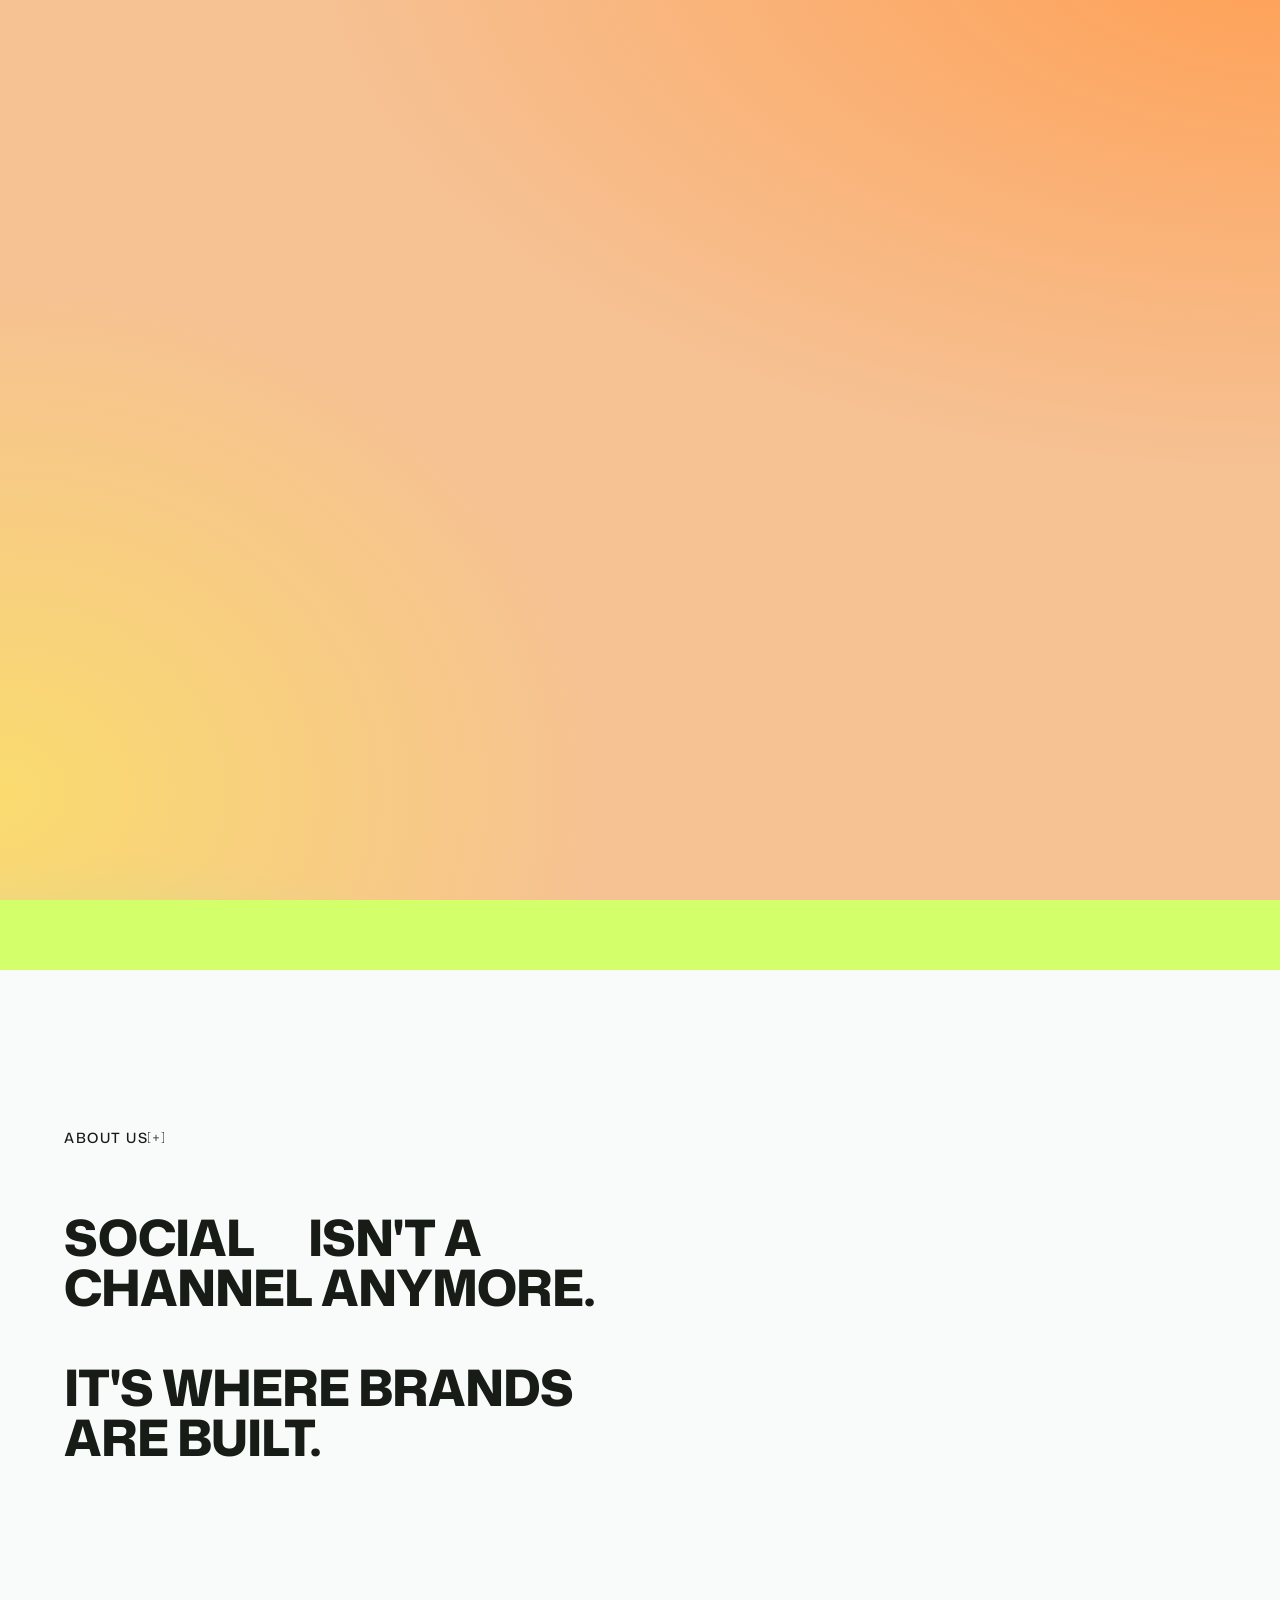
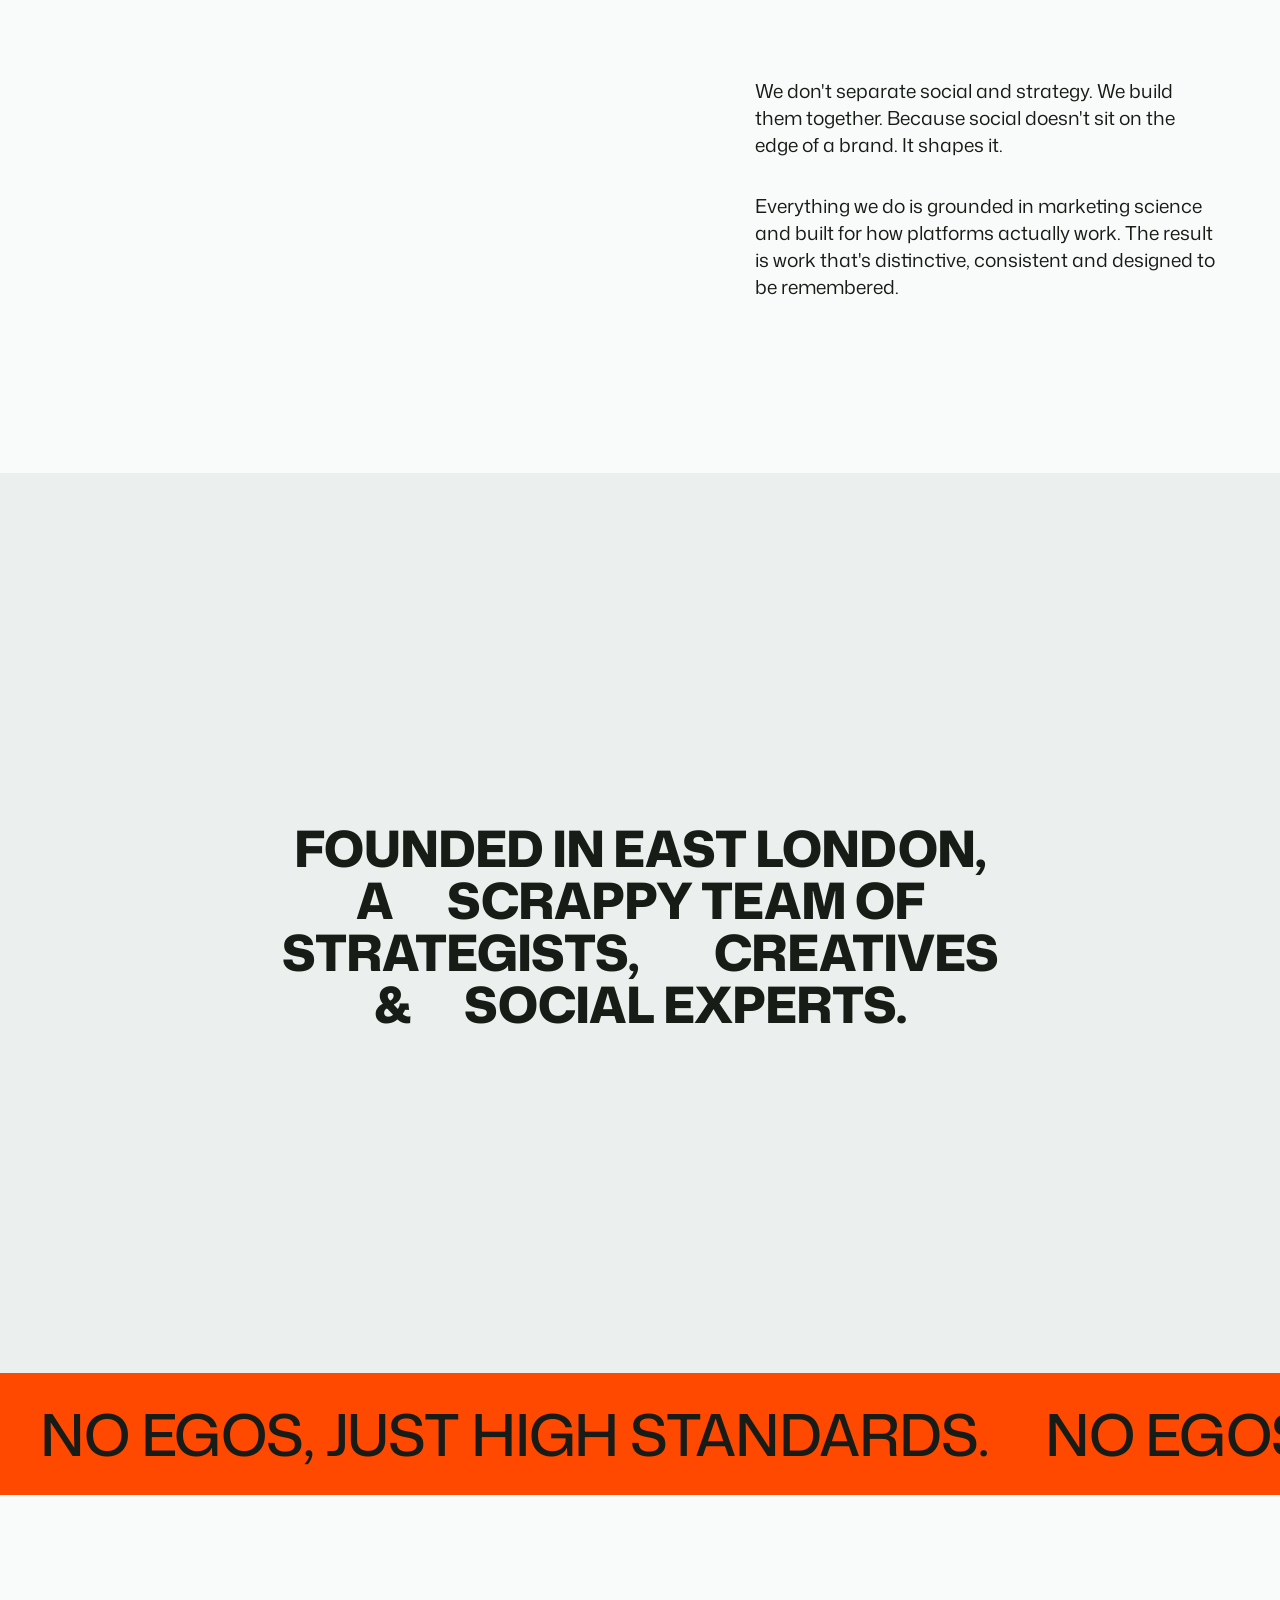
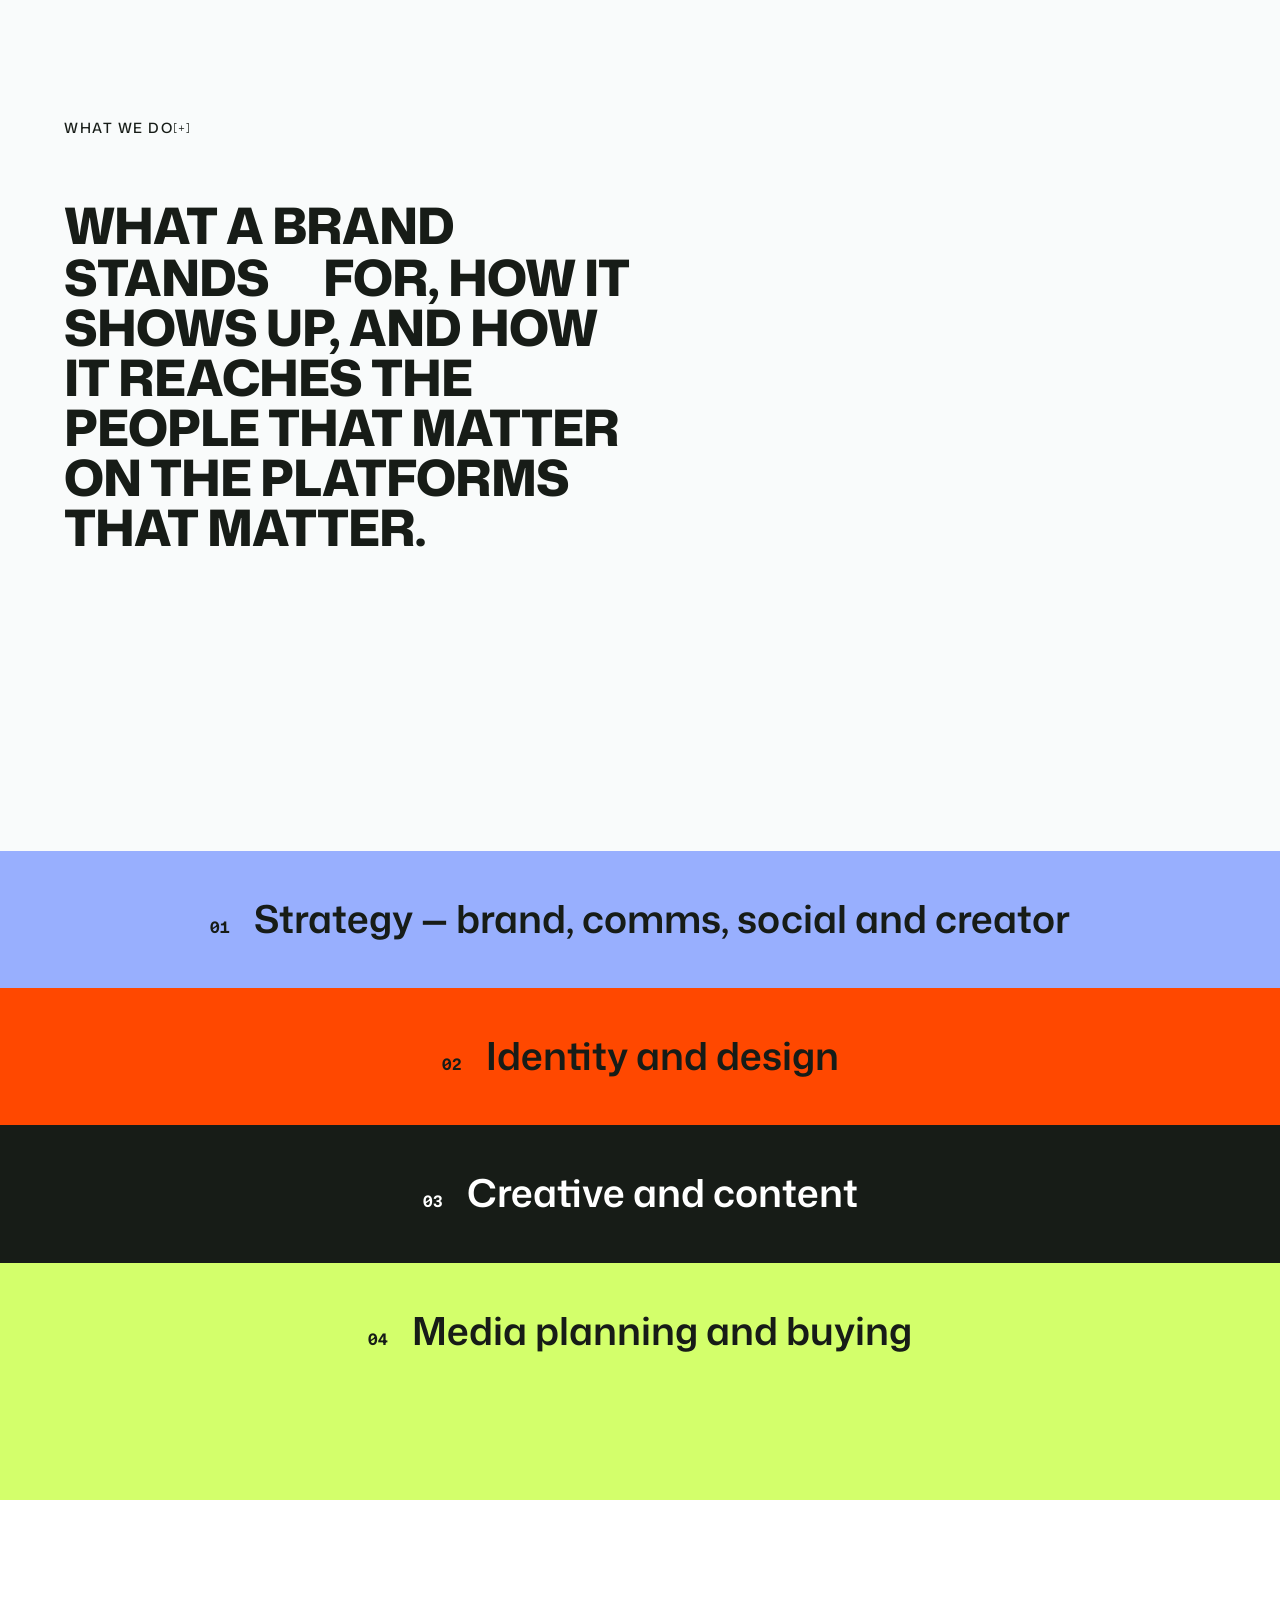
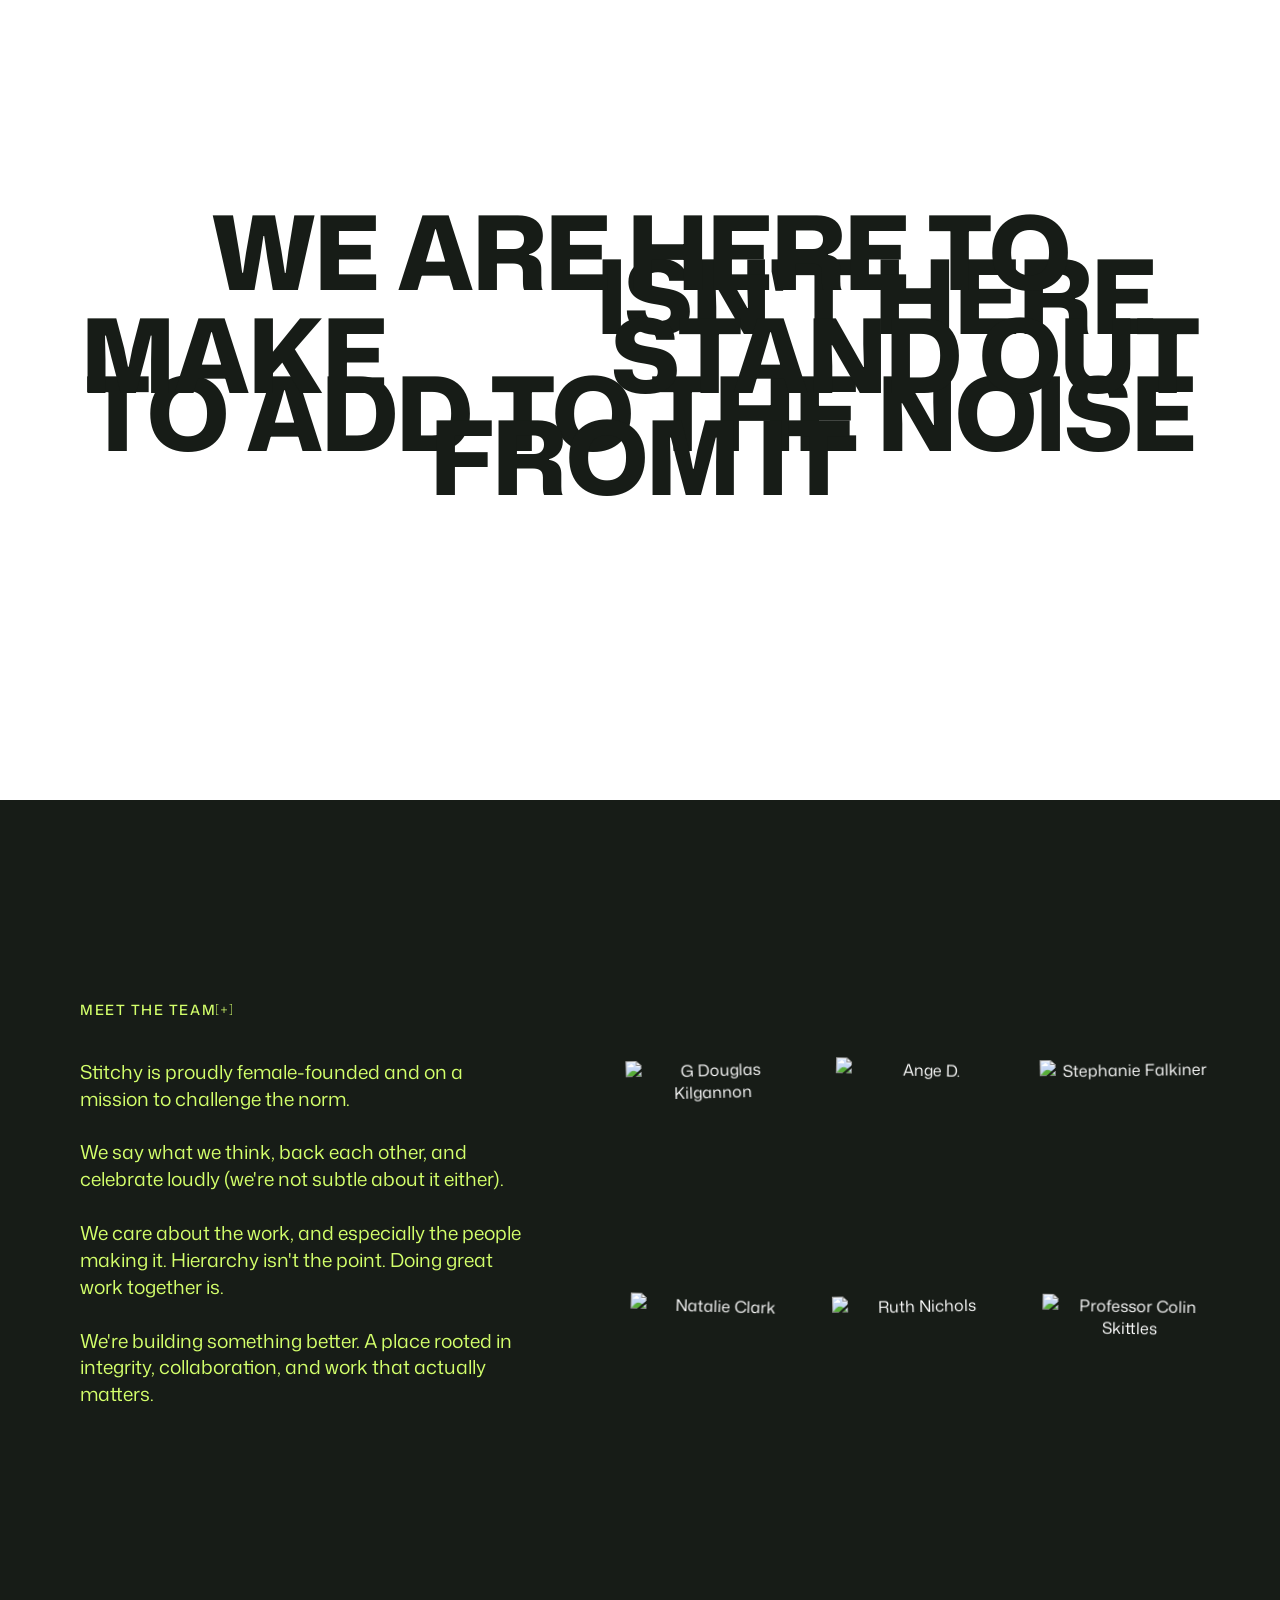
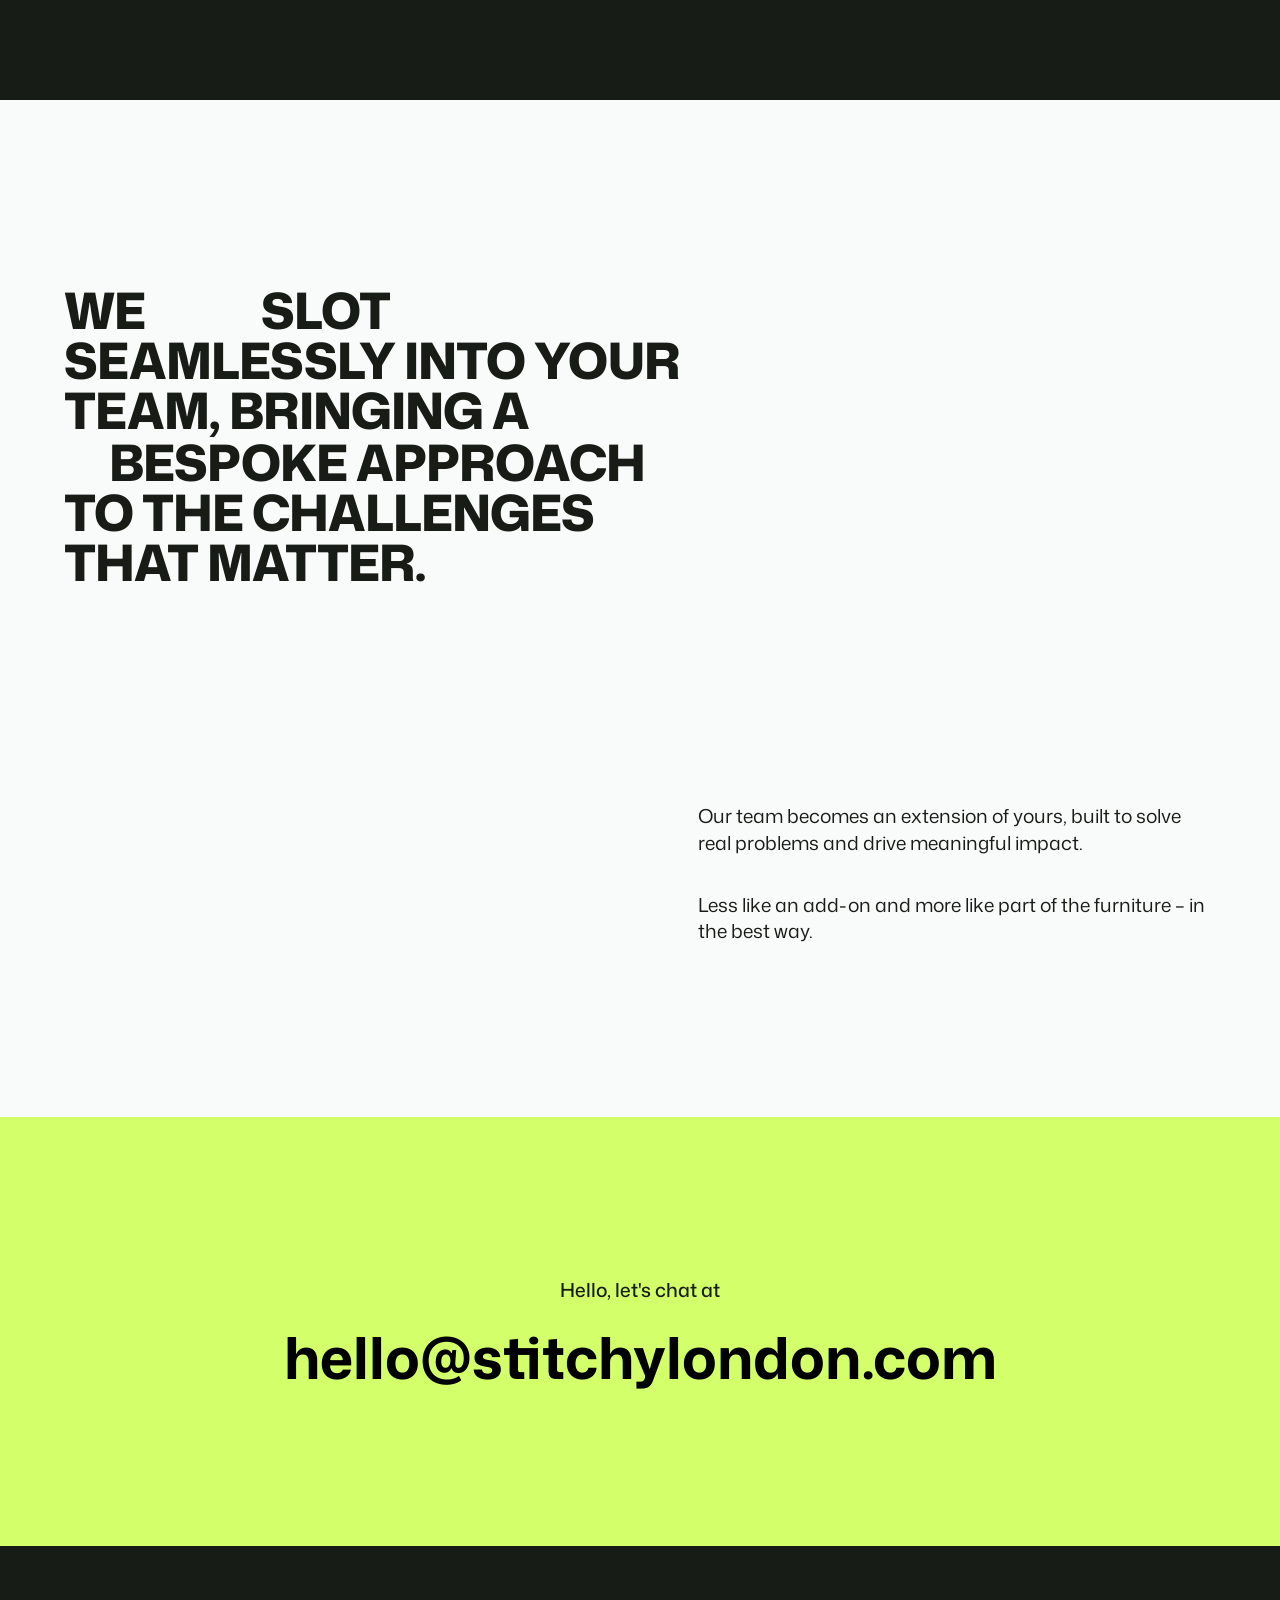
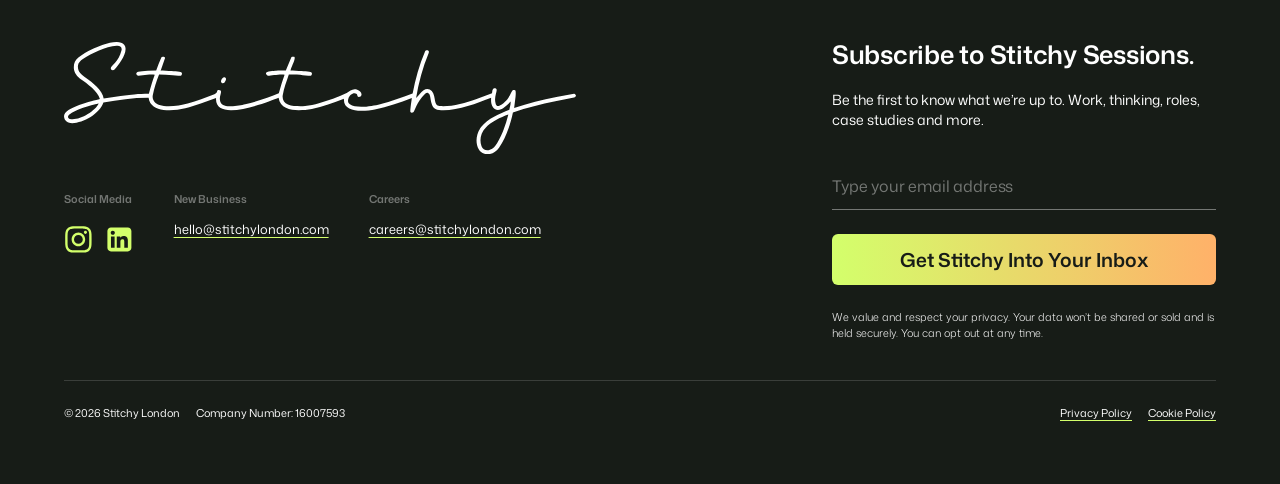
==== commit 085b819b: "post-it: CMS-driven note modal (single shell + hidden source) A repeatable post-it dialog: any eleme" ====
--- a/index.html
+++ b/index.html
@@ -164,7 +164,7 @@
         <div class="padding-global">
           <div class="hero-container">
             <div class="block align-center text-align-center gap-xlarge">
-              <h1 class="headline-xlarge" data-text-animate="headline-reveal">We are a strategy <span class="sticker-add sticker-smiley">led</span><span class="sticker-add sticker-post-social">agency!</span></h1>
+              <h1 class="headline-xlarge" data-text-animate="headline-reveal">We are a strategy <span class="sticker-add sticker-smiley">led</span><button type="button" class="sticker-swap sticker-post-social sticker-trigger" data-postit-open="post-social" aria-haspopup="dialog" aria-label="What does post-social mean? Open note">post-social</button>agency!</h1>
               <p class="text-size-l" data-bd-animate="fade" data-bd-delay="1.4">
                 Shaped by social and grounded in <a class="hero-ms-link" href="/our-science.html">marketing science</a>.
               </p>
@@ -325,7 +325,7 @@
           <div class="standout-scene padding-global">
             <div class="container-xl">
               <div class="block align-center text-align-center gap-xlarge">
-                <h2 class="headline-xlarge text-align-center">We are here to make <span class="sticker-swap sticker-you">you</span> stand out from it</h2>
+                <h2 class="headline-xlarge text-align-center">We are here to make <button type="button" class="sticker-swap sticker-you sticker-trigger" data-postit-open="stand-out" aria-haspopup="dialog" aria-label="What do we mean by stand out? Open note">you</button> stand out from it</h2>
               </div>
             </div>
 
@@ -581,6 +581,53 @@
     </footer>
     <!-- /WF:COMPONENT site-footer -->
 
+    <!-- WF:COMPONENT name="post-it-system" — build ONCE, place in a GLOBAL component
+         so every page has it (one source of truth). Two parts:
+
+         (1) THE MODAL SHELL — a single, styled dialog, hidden until opened. Its title
+             + body are EMPTY placeholders; postit.js fills them from the matched note.
+             Keep it top-level (a direct child of .page-wrapper / Body) and NOT inside a
+             transformed ancestor, so position:fixed covers the viewport.
+
+         (2) THE HIDDEN NOTE SOURCE — the data only. In Webflow this is a Collection List
+             ("Post-it Notes") with its WRAPPER set display:none; each item carries
+             `data-postit-id` ← the "Post-it ID" field, `.post-it-source-title` ← Title,
+             `.post-it-source-body` ← Description (plain text). Unstyled — never shown.
+
+         A trigger is ANY element with `data-postit-open="<post-it-id>"`. On click,
+         postit.js copies that note's title/body into the shell and opens it. The two
+         sample notes below prove the repeatable system; `stand-out` (wired to the "you"
+         sticker) is a demo — delete its source row + revert that <button> to remove. -->
+
+    <!-- (1) The single modal shell -->
+    <div class="post-it-dialog" role="dialog" aria-modal="true" hidden>
+      <div class="post-it-backdrop"></div>
+      <section class="post-it-stage padding-global">
+        <div class="container-xs">
+          <div class="post-it">
+            <button type="button" class="post-it-close" aria-label="Close note">&times;</button>
+            <div class="block gap-large">
+              <h2 class="post-it-title"></h2>
+              <p class="post-it-body"></p>
+            </div>
+          </div>
+          <div class="post-it-shadow" aria-hidden="true"></div>
+        </div>
+      </section>
+    </div>
+
+    <!-- (2) The hidden note source (→ a hidden CMS Collection List in Webflow) -->
+    <div class="post-it-source-list" hidden>
+      <div class="post-it-source" data-postit-id="post-social">
+        <span class="post-it-source-title">Post-social?</span>
+        <span class="post-it-source-body">Think post-industrial, but for social. The industrial age didn&rsquo;t end, it became the ground everything got built on. Social&rsquo;s the same now. Not a channel you add on, but the world every brand lives in.</span>
+      </div>
+      <div class="post-it-source" data-postit-id="stand-out">
+        <span class="post-it-source-title">Stand out?</span>
+        <span class="post-it-source-body">In a sea of sameness, blending in is the real risk. We build brands that get noticed &mdash; and remembered &mdash; for the right reasons.</span>
+      </div>
+    </div>
+
   </div>
 
   <!-- WF:SITE-FOOTER-CODE — GSAP + bd-animations are site-wide; already in
@@ -604,5 +651,9 @@
        (footer) on the Home page only. Must load AFTER GSAP. -->
   <script src="assets/js/homepage.js"></script>
 
+  <!-- Post-it dialog (sticker → modal). Site-wide-capable; no-ops where no
+       [data-postit-open] exists. Loads after GSAP for the optional entrance tween. -->
+  <script src="assets/js/postit.js"></script>
+
 </body>
 </html>
--- a/assets/css/style.css
+++ b/assets/css/style.css
@@ -15,6 +15,7 @@
   --brand-green: #d3ff6b;
   --brand-orange: #ff4800;
   --brand-blue: #98affe;
+  --brand-yellow: #fdf35c;
   --brand-link: #96dd05;
 
   /* -- Base font sizes (fluid vw on desktop; rem at tablet/mobile — see Responsive. Mirror in Webflow Typography → Font Size.) -- */
@@ -115,6 +116,10 @@
   /* -- Solid colour backgrounds — hero blocks, callouts, etc. -- */
   --background-accent: var(--brand-green);
   --background-white: var(--white);
+  --background-postit: var(--brand-yellow);
+
+  /* -- Overlay scrim (modal/dialog backdrop) -- */
+  --background-overlay: var(--black-alpha-50);
 
   /* -- Brand surfaces — full-bleed coloured sections (mirror Webflow Brand/*) -- */
   --background-green: var(--brand-green);
@@ -1585,6 +1590,184 @@
 }
 /* @global:end */
 
+/* ------ POST-IT NOTE (dialog) ------ */
+/* A sticker/trigger ([data-postit-open="<id>"]) opens ONE shared modal shell,
+   filled with the note from the hidden source whose [data-postit-id] matches.
+   Open/close + content-copy + focus/inert live in assets/js/postit.js. See the
+   Webflow build handover: handover/HANDOVER_POSTIT.md.
+
+   Webflow split:
+   • NATIVE (this first block, OUTSIDE @global) — the card surface, type and close
+     button. BUILD THESE BY HAND in the Designer (bg Variable, padding, radius, type
+     classes). They live here only so the local prototype renders; they do NOT ship
+     in global.css.
+   • CAN'T-BE-NATIVE (@global: POST-IT) — the fixed overlay, backdrop, open state,
+     rotation, shadow, scroll-lock and trigger reset. These ship via global.css. */
+
+/* -- Native-able: build in Webflow -- */
+.post-it {
+  padding: var(--space-2xl) var(--space-xl);
+  background: var(--background-postit);
+  color: var(--text-primary);
+  border-radius: var(--radius-s);
+}
+
+.post-it-title {
+  margin: 0;
+  font-size: var(--font-2xl);
+  font-weight: var(--font-weight-extra-bold);
+  line-height: var(--line-height-s);
+  text-transform: uppercase;
+}
+
+.post-it-body {
+  margin: 0;
+  font-size: var(--font-m);
+  line-height: var(--line-height-l);
+}
+
+/* Close button — mirrors .team-cell-close (one accent pill, dark ×), 40px hit area. */
+.post-it-close {
+  position: absolute;
+  top: var(--space-m);
+  right: var(--space-m);
+  width: var(--space-3xl);
+  height: var(--space-3xl);
+  padding: 0;
+  border: 0;
+  border-radius: var(--radius-pill);
+  background: var(--background-accent);
+  color: var(--text-primary);
+  font-size: var(--font-l);
+  line-height: 1;
+  cursor: pointer;
+  z-index: 2;
+}
+
+/* @global:start: POST-IT */
+/* Overlay layer — above the nav (≤1002), below the cursor (≥10000). */
+.post-it-dialog {
+  position: fixed;
+  inset: 0;
+  z-index: 1100;
+  display: flex;
+  overflow-y: auto;
+  pointer-events: none; /* let clicks through while a note fades out (.is-open removed) */
+}
+
+.post-it-dialog.is-open {
+  pointer-events: auto;
+}
+
+.post-it-dialog[hidden] {
+  display: none;
+}
+
+/* Centering stage — margin:auto centers it in the flex box and stays scrollable
+   if a note is taller than the viewport. min-width:0 + the container-xs cap keep
+   the card inside narrow viewports. Also the shadow's positioning anchor. */
+.post-it-stage {
+  position: relative;
+  z-index: 1;
+  width: 100%;
+  min-width: 0;
+  margin: auto;
+  padding-top: var(--space-2xl);
+  padding-bottom: var(--space-2xl);
+}
+
+.post-it-stage .container-xs {
+  position: relative;
+}
+
+/* Dimmed backdrop — its own element so it fades independently and owns click-outside. */
+.post-it-backdrop {
+  position: absolute;
+  inset: 0;
+  background: var(--background-overlay);
+  opacity: 0;
+  transition: opacity var(--duration-m) var(--ease-out);
+}
+
+.post-it-dialog.is-open .post-it-backdrop {
+  opacity: 1;
+}
+
+/* The card — tilt + fade/scale entrance handled here; visual surface is native (above).
+   CSS owns the entrance (no JS tween), so it works with or without GSAP. */
+.post-it {
+  --postit-rotation: -3deg;
+  position: relative;
+  z-index: 1;
+  opacity: 0;
+  transform: rotate(var(--postit-rotation)) scale(0.96);
+  transition: opacity var(--duration-m) var(--ease-out),
+              transform var(--duration-m) var(--ease-out);
+}
+
+.post-it-dialog.is-open .post-it {
+  opacity: 1;
+  transform: rotate(var(--postit-rotation)) scale(1);
+}
+
+/* Ground shadow — sibling of the card so the tilt doesn't drag it (840×50 strip). */
+.post-it-shadow {
+  position: absolute;
+  left: 50%;
+  bottom: calc(-1 * var(--space-m));
+  width: 90%;
+  aspect-ratio: 840 / 50;
+  transform: translateX(-50%);
+  background: url("../images/post-it/post-it-shadow.png") center / contain no-repeat;
+  opacity: 0;
+  pointer-events: none;
+  z-index: 0;
+  transition: opacity var(--duration-m) var(--ease-out);
+}
+
+.post-it-dialog.is-open .post-it-shadow {
+  opacity: 1;
+}
+
+/* Trigger reset — strips native button chrome but leaves the .sticker-swap
+   artwork (background-image) and the global :focus-visible ring intact.
+   background-COLOR (not the background shorthand) so the sticker image survives;
+   baseline alignment matches the <span> the button replaced. */
+.sticker-trigger {
+  -webkit-appearance: none;
+  appearance: none;
+  border: 0;
+  background-color: transparent;
+  padding: 0;
+  font: inherit;
+  vertical-align: baseline;
+  cursor: pointer;
+}
+
+/* Scroll-lock while a note is open (unconditional — JS toggles the body class). */
+body.is-postit-open {
+  overflow: hidden;
+}
+
+/* Mobile: ease the tilt, then drop it so a tilted card never clips narrow viewports. */
+@media (max-width: 767px) {
+  .post-it { --postit-rotation: -1.5deg; }
+}
+
+@media (max-width: 479px) {
+  .post-it { --postit-rotation: 0deg; }
+}
+
+/* Reduced motion: no entrance tween; the static tilt stays (a tilt isn't motion). */
+@media (prefers-reduced-motion: reduce) {
+  .post-it-backdrop,
+  .post-it,
+  .post-it-shadow {
+    transition: none;
+  }
+}
+/* @global:end */
+
 /* -- CTA -- */
 .cta-section {
   background-color: var(--background-green);
@@ -1728,7 +1911,7 @@
   overflow: clip;
   min-height: 100vh;
   background-color: var(--background-dark);
-  color: var(--white);
+  color: var(--text-inverted);
 }
 
 /* Title overlays the canvas: BEHIND the balls in stacking order; never intercepts pointer events. */
@@ -1765,7 +1948,7 @@
 
 .six-things-right {
   background-color: var(--background-green);
-  color: var(--brand-dark);
+  color: var(--text-primary);
   position: relative;
   display: flex;
   flex-direction: column;
@@ -1786,7 +1969,7 @@
   font-size: 6vw;
   font-weight: var(--font-weight-medium);
   line-height: 1;
-  color: var(--brand-dark);
+  color: var(--text-primary);
 }
 
 /* Physics canvas: fills the left column edge-to-edge, sits ABOVE the title. our-science.js positions orbs via transform inside this bounding box; Matter walls match this rect. touch-action default so page scroll works over empty canvas space. */
@@ -1824,8 +2007,8 @@
   padding: 0;
   border: 0;
   border-radius: 999px;
-  background-color: var(--neutral-200);
-  color: var(--brand-dark);
+  background-color: var(--background-secondary);
+  color: var(--text-primary);
   display: inline-flex;
   align-items: center;
   justify-content: center;
@@ -1844,14 +2027,14 @@
 }
 
 .science-orb:focus-visible {
-  outline: 2px solid var(--brand-green);
+  outline: 2px solid var(--background-green);
   outline-offset: 4px;
 }
 
 /* Active state — lime green; sole source of truth for the "selected fact" colour. */
 .science-orb[data-active="true"] {
-  background-color: var(--brand-green);
-  color: var(--brand-dark);
+  background-color: var(--background-green);
+  color: var(--text-primary);
 }
 
 /* Reduced motion: physics skipped by JS; canvas falls back to flex row. Click-swap still works. */
@@ -2255,10 +2438,12 @@
 
 /* -- Legal page (Privacy & Cookie). The section and any id'd heading inside it
    are offset so the target clears the 70px sticky .site-nav on deep-link jumps. -- */
+/* @global:start: LEGAL */
 .legal-section,
 .legal-section [id] {
   scroll-margin-top: calc(70px + var(--space-l));
 }
+/* @global:end */
 
 /* ------ RESPONSIVE ------ */
 
--- a/assets/css/global.css
+++ b/assets/css/global.css
@@ -1,15 +1,3 @@
-/*
-  global.css — the non-native half of the design system.
-  style.css (full spec) = Native Webflow CSS (Variables + classes) + this file.
-  Holds only what the Designer can't author: attribute APIs, .js gating, sibling
-  combinators, @keyframes, pseudo-content, and the runtime state classes the
-  homepage JS toggles. Tokens reference Webflow Variables by their generated
-  --_ names. Ships to the live site (jsDelivr <link>), so it is Webflow-only.
-  Renaming a Color/Spacing/Type collection changes the --_ names and breaks every ref here.
-  Sticker URLs embed Webflow asset-ids — re-uploading a sticker breaks its image.
-*/
-
-
 /* ------ FOCUS ------ */
 
 a:focus-visible,
@@ -264,7 +252,10 @@
 .sticker-add.sticker-margarita::before    { background-image: url("https://cdn.prod.website-files.com/6a1c3e91bcdb95c89bd55ef3/6a1c4a3dcaa064ef33b41cca_sticker_Margarita.svg");            aspect-ratio: 136 / 116; }
 .sticker-add.sticker-megaphone::before    { background-image: url("https://cdn.prod.website-files.com/6a1c3e91bcdb95c89bd55ef3/6a1c4a3dfee538e890d8fa64_sticker_megaphone.svg"); }
 .sticker-add.sticker-phone::before        { background-image: url("https://cdn.prod.website-files.com/6a1c3e91bcdb95c89bd55ef3/6a1c4a3d81b18d9459a37b0c_sticker_phone.svg");                aspect-ratio: 87 / 107; }
-.sticker-add.sticker-post-social::before  { background-image: url("https://cdn.prod.website-files.com/6a1c3e91bcdb95c89bd55ef3/6a1c4a3d6d4d91ecdbe50035_sticker_post%20social.svg");        aspect-ratio: 176 / 98; transform: translateX(0.1em) translateY(0.1em) rotate(3deg) scale(1.05); }
+.sticker-add.sticker-post-social::before  {
+  background-image: url("https://cdn.prod.website-files.com/6a1c3e91bcdb95c89bd55ef3/6a1c4a3d6d4d91ecdbe50035_sticker_post%20social.svg");
+  aspect-ratio: 176 / 98;
+  transform: translateX(0.1em) translateY(0.1em) rotate(3deg) scale(1.05); }
 .sticker-add.sticker-slot-machine::before { background-image: url("https://cdn.prod.website-files.com/6a1c3e91bcdb95c89bd55ef3/6a1c4a3db3db0157963bfe4f_sticker_slot%20machine.svg");       aspect-ratio: 167 / 70; }
 .sticker-add.sticker-slot-green::before   { background-image: url("https://cdn.prod.website-files.com/6a1c3e91bcdb95c89bd55ef3/6a1c4a3d11b6e405a1f4e180_sticker_slot%20machine-green.svg"); aspect-ratio: 152 / 63; }
 .sticker-add.sticker-smiley::before       { background-image: url("https://cdn.prod.website-files.com/6a1c3e91bcdb95c89bd55ef3/6a1c4a3d321baeb989063a84_sticker_smiley.svg");               aspect-ratio: 104 / 105; transform: scale(1.07) rotate(var(--sticker-rotation, 0deg)); transform-origin: 50% 50%; will-change: transform; }
@@ -283,7 +274,13 @@
 .sticker-swap.sticker-you {
   background-image: url("https://cdn.prod.website-files.com/6a1c3e91bcdb95c89bd55ef3/6a1c4a3eb3db0157963bfe7c_sticker_you.svg");
   aspect-ratio: 208 / 108;
-  transform: rotate(7deg) scale(1.05);
+  transform: rotate(7deg) scale(0.96);
+}
+.sticker-swap.sticker-post-social {
+  background-image: url("https://cdn.prod.website-files.com/6a1c3e91bcdb95c89bd55ef3/6a1c4a3d6d4d91ecdbe50035_sticker_post%20social.svg");
+  aspect-ratio: 176 / 98;
+  transform: translateY(-0.6em) rotate(3deg) scale(0.7);
+    margin-inline: -0.7em;
 }
 .sticker-swap.sticker-o {
   background-image: url("https://cdn.prod.website-files.com/6a1c3e91bcdb95c89bd55ef3/6a1c4a3d9c83315aa821244d_sticker_o.svg");
@@ -401,6 +398,30 @@
 }
 
 
+/* ------ LOGO TICKER ------ */
+/* SplideJS marquee (logo-ticker.js + Splide AutoScroll). Logos arrive from the
+   CMS as an uploaded image (Logo field -> <img>) or a pasted SVG (.svg-code
+   embed). logo-ticker.js EQUAL-AREA-sizes each one inline — width/height in vw
+   on desktop so they scale with the viewport like the type scale, fixed rem
+   ≤600px — so wide, tall and square logos share one visual footprint. These
+   rules center them on a common axis and act as the no-JS / unknown-ratio
+   CONTAIN fallback; the JS clears max-width/height inline, so these rem caps
+   only apply when JS hasn't sized a logo and never fight the (vw) inline size. */
+
+.logo-ticker .splide__slide {
+  display: flex;
+  align-items: center;
+}
+.logo-ticker img,
+.logo-ticker .svg-code svg {
+  display: block;
+  width: auto;
+  height: auto;
+  max-height: 3.25rem;
+  max-width: 11.5rem;
+}
+
+
 /* ------ SERVICES STACK ------ */
 /* Resting overlap is the negative margin below — homepage.js reads --bd-stack-overlap too. */
 
@@ -577,6 +598,112 @@
 .science-body-grid > .block { grid-column: 2; }
 
 
+/* ------ SIX THINGS ------ */
+/* Physics canvas + orbs: the custom props (--six-things-padding read by our-science.js,
+   --orb-size set by it), display:contents, inset, :focus-visible / [data-active] state
+   selectors, and the reduced-motion flex fallback can't be authored natively. The split
+   shell + typography are native classes; only this mechanic ships here. */
+
+.six-things-canvas {
+  --six-things-padding: clamp(var(--_spacing---space--xl), 3vw, var(--_spacing---space--3xl));
+  list-style: none;
+  margin: 0;
+  position: absolute;
+  inset: 0;
+  overflow: hidden;
+  background: transparent;
+  z-index: 2;
+  margin-block-start: 0;
+  margin-block-end: 0;
+  padding-inline-start: 0;
+}
+.six-things-orb-item {
+  display: contents;
+}
+.six-things-source {
+  display: none;
+}
+.six-things-left-content {
+  position: absolute;
+  top: 3vh;
+  left: 3vh;
+  right: 0;
+  z-index: 1;
+  pointer-events: none;
+}
+
+.science-orb {
+  --orb-size: clamp(3.5rem, 7vw, 6rem);
+  position: absolute;
+  top: 0;
+  left: 0;
+  width: var(--orb-size);
+  height: var(--orb-size);
+  padding: 0;
+  border: 0;
+  border-radius: 999px;
+  background-color: var(--_color---background--secondary);
+  color: var(--_color---text--primary);
+  display: inline-flex;
+  align-items: center;
+  justify-content: center;
+  font-family: var(--_type---family--mona-sans);
+  font-size: calc(var(--orb-size) * 0.55);
+  font-weight: var(--_type---weight--semi-bold);
+  line-height: 1;
+  cursor: var(--cursor-grab), grab;
+  touch-action: pan-y;
+  will-change: transform;
+  transition: background-color 180ms ease, color 180ms ease;
+}
+.science-orb:active {
+  cursor: var(--cursor-grabbing), grabbing;
+}
+.science-orb:focus-visible {
+  outline: 2px solid var(--_color---background--green);
+  outline-offset: 4px;
+}
+.science-orb[data-active="true"] {
+  background-color: var(--_color---background--green);
+  color: var(--_color---text--primary);
+}
+
+/* -- Reduced motion (physics skipped by JS; canvas falls back to a flex row) -- */
+@media (prefers-reduced-motion: reduce) {
+  .six-things-canvas {
+    position: relative;
+    inset: auto;
+    display: flex;
+    flex-wrap: wrap;
+    align-items: flex-end;
+    gap: var(--_spacing---space--s);
+    padding: var(--_spacing---space--l);
+  }
+  .six-things-left-content {
+    position: static;
+    pointer-events: auto;
+  }
+  .six-things-orb-item {
+    display: list-item;
+  }
+  .science-orb {
+    position: static;
+    transform: none !important;
+  }
+}
+
+
+/* ------ LEGAL ------ */
+
+/* The section and any id'd heading inside it clear the 70px sticky .site-nav
+   on deep-link jumps (e.g. /privacy-policy#cookies). Descendant + [id]
+   selector → not natively authorable. */
+.legal-section,
+.legal-section [id] {
+  scroll-margin-top: calc(70px + var(--_spacing---space--l));
+}
+
+
 /* ------ RESPONSIVE ------ */
 
 /* -- Buttons (font-size has no Webflow Variable; steps hardcoded) -- */
@@ -630,3 +757,24 @@
 @media (max-width: 991px) {
   .science-body-grid > .block { grid-column: auto; }
 }
+
+/* -- Six things: canvas fills the column edge-to-edge; title overlay nudges in -- */
+@media (max-width: 991px) {
+  .six-things-canvas {
+    padding: 0;
+    margin: 0;
+    width: 100%;
+    height: 100%;
+  }
+  .six-things-left-content {
+    top: 2vh;
+    left: 5%;
+  }
+}
+
+/* ------ CUSTOM CURSORS ------ */
+/* Moved: all cursor CSS now lives in ONE file - assets/css/bd-cursor.css (native
+   pointer cursors + the JS tooltip/solo overlay). The --cursor-* vars + the
+   [data-cursor] rules now live there; .science-orb below still consumes
+   var(--cursor-grab) from it, so bd-cursor.css must ship alongside global.css.
+   Apply any cursor by the data-cursor / data-cursor-* ATTRIBUTE - never a class. */
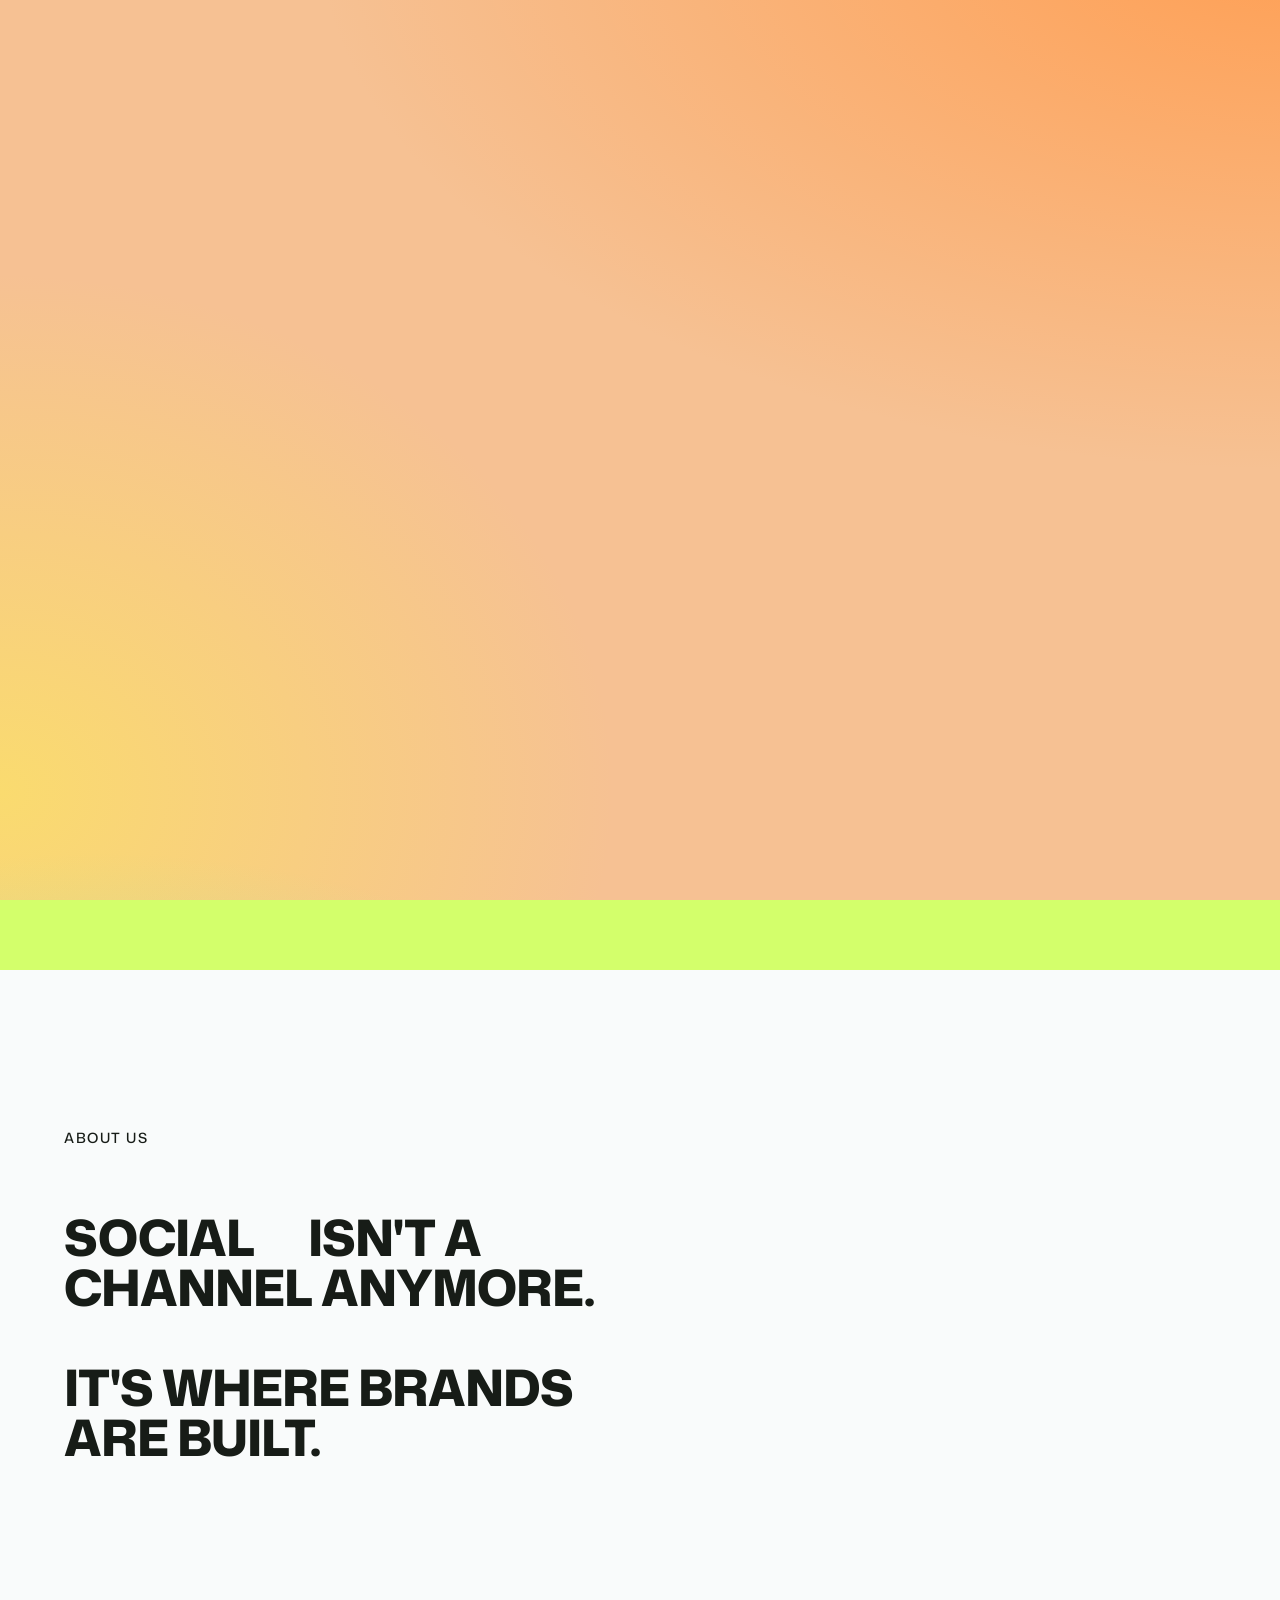
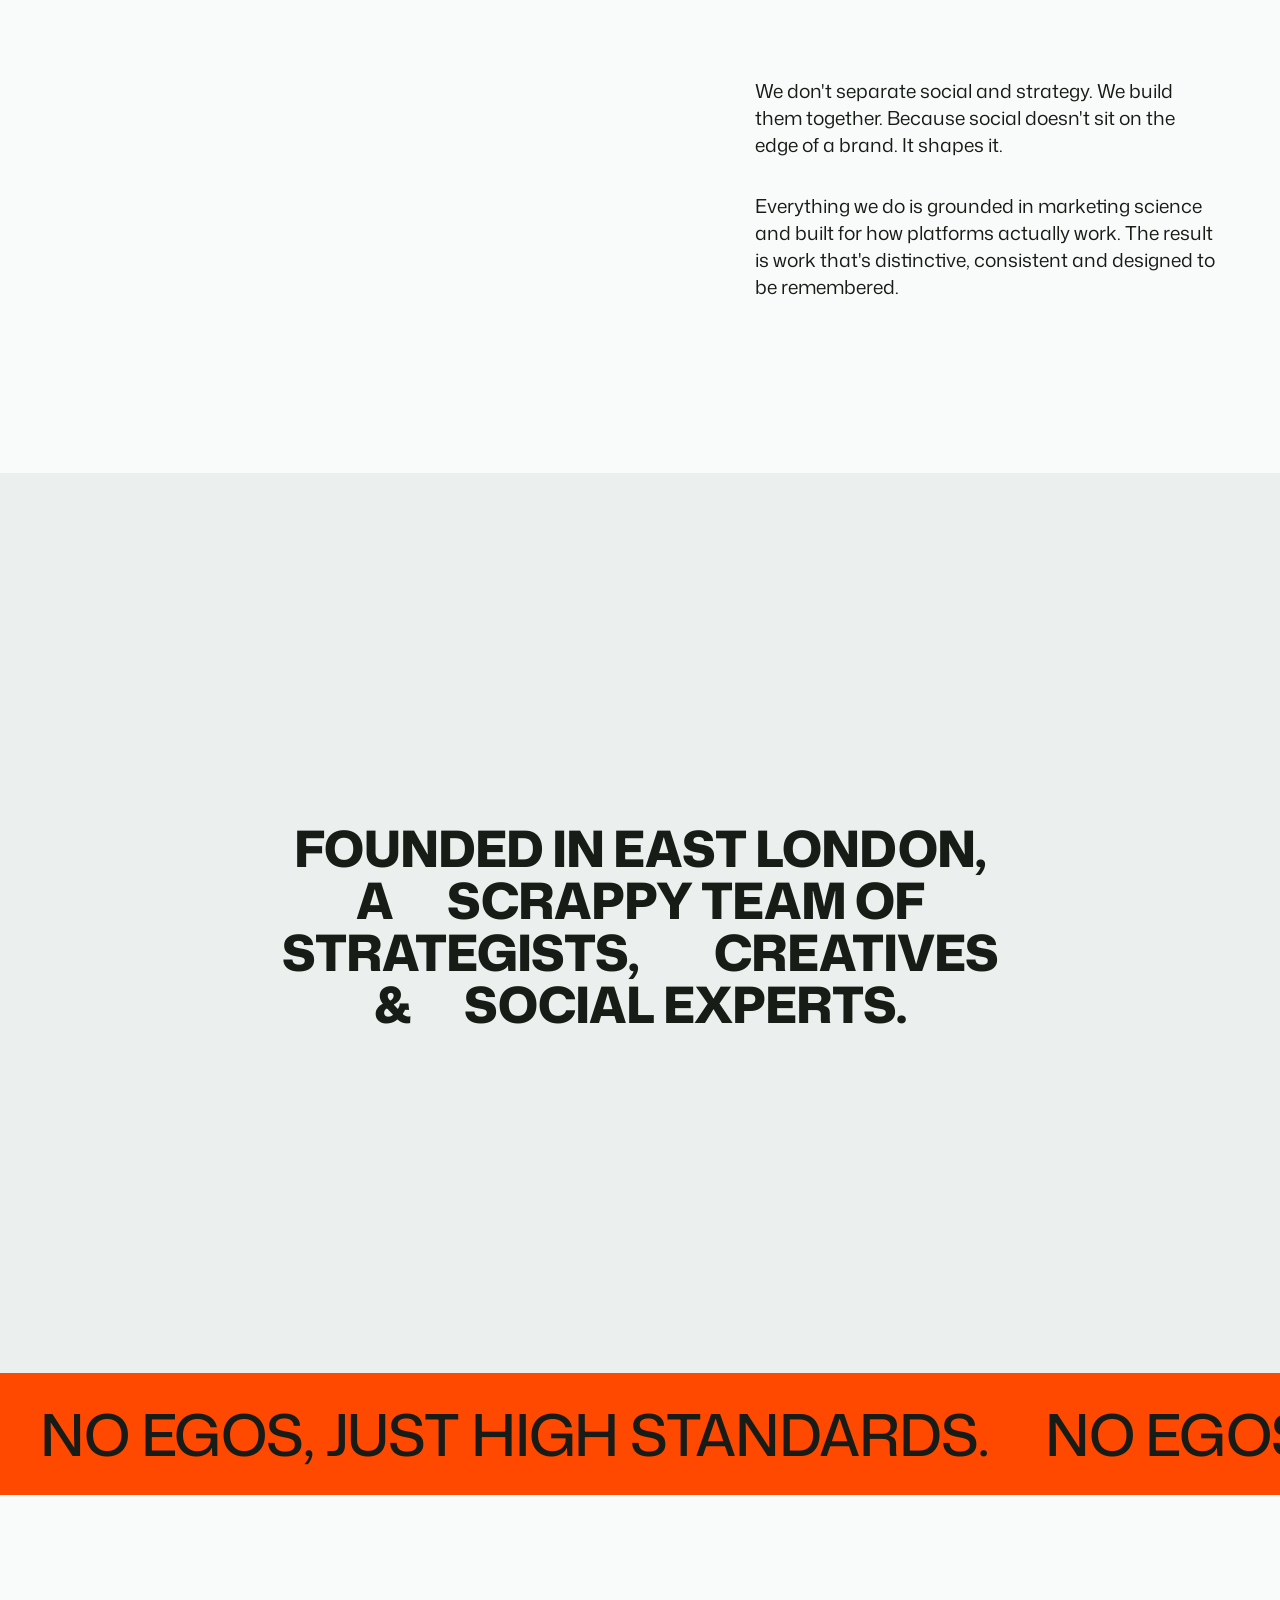
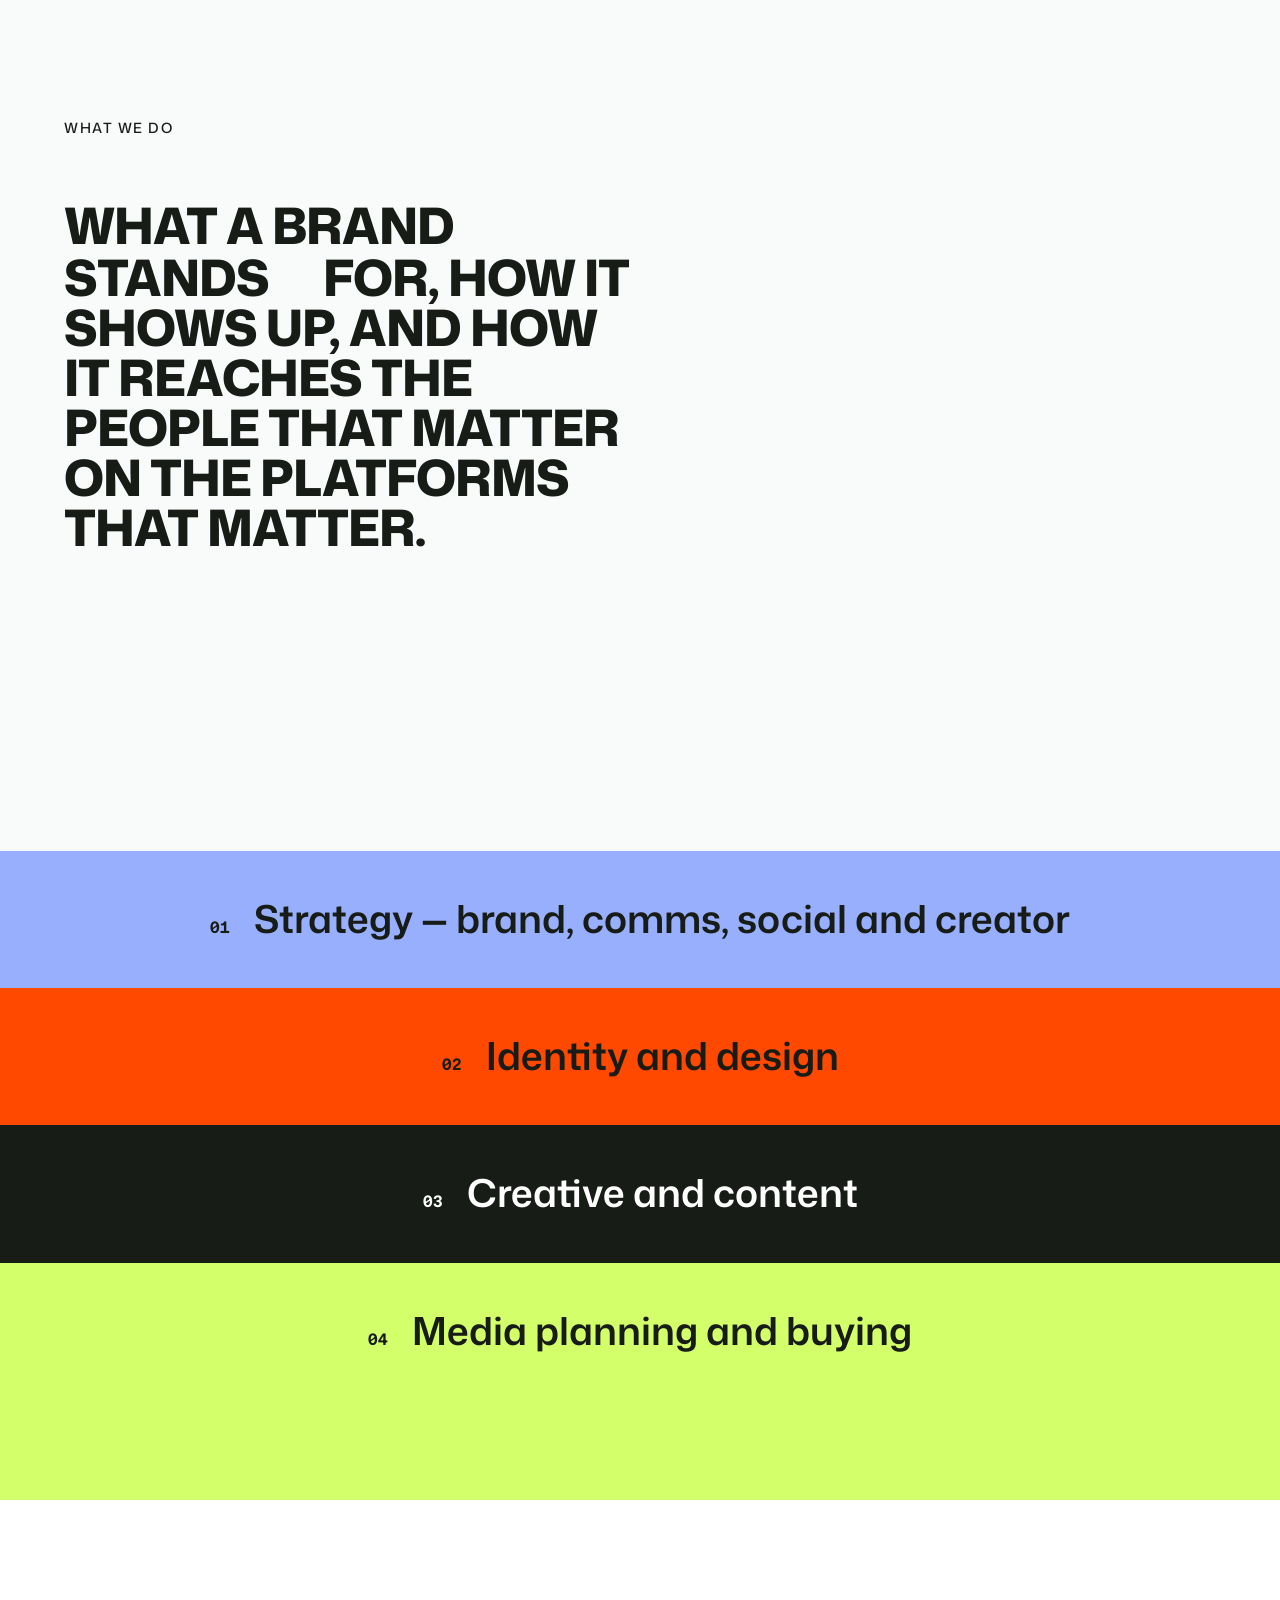
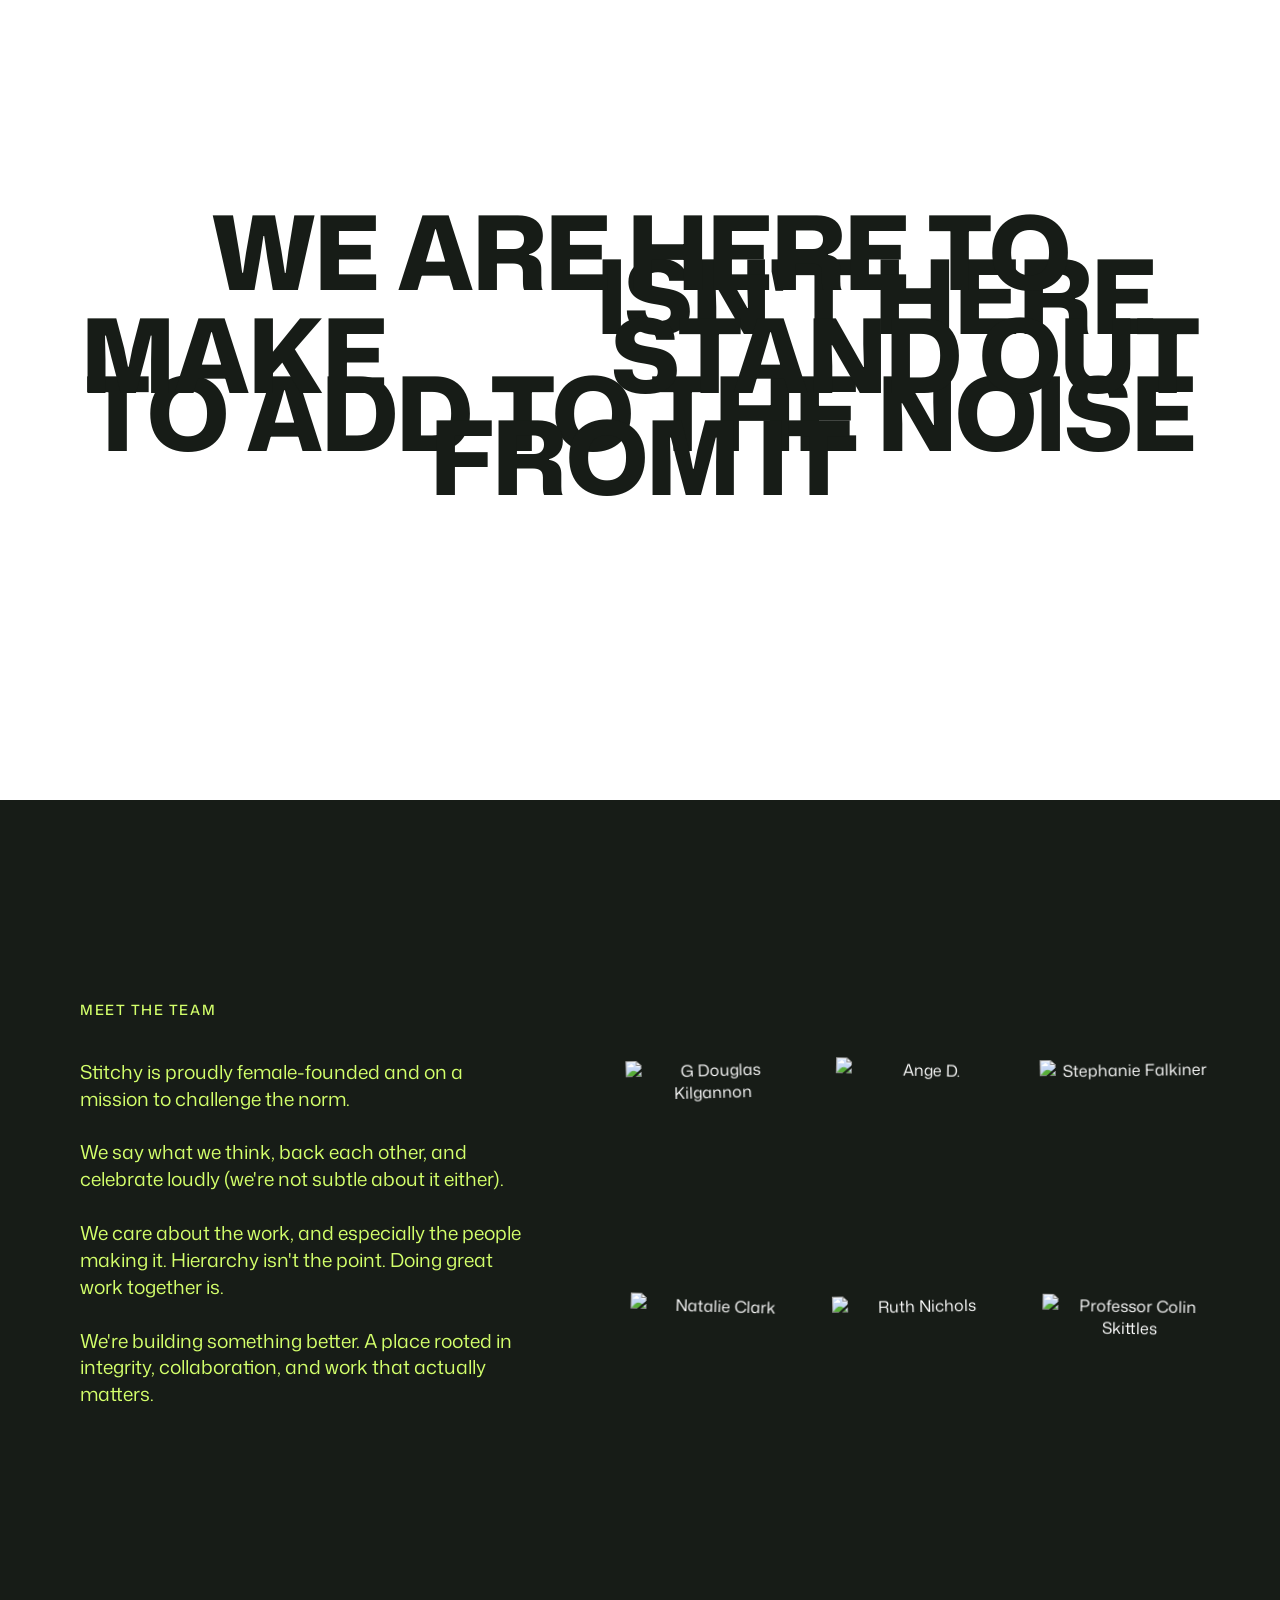
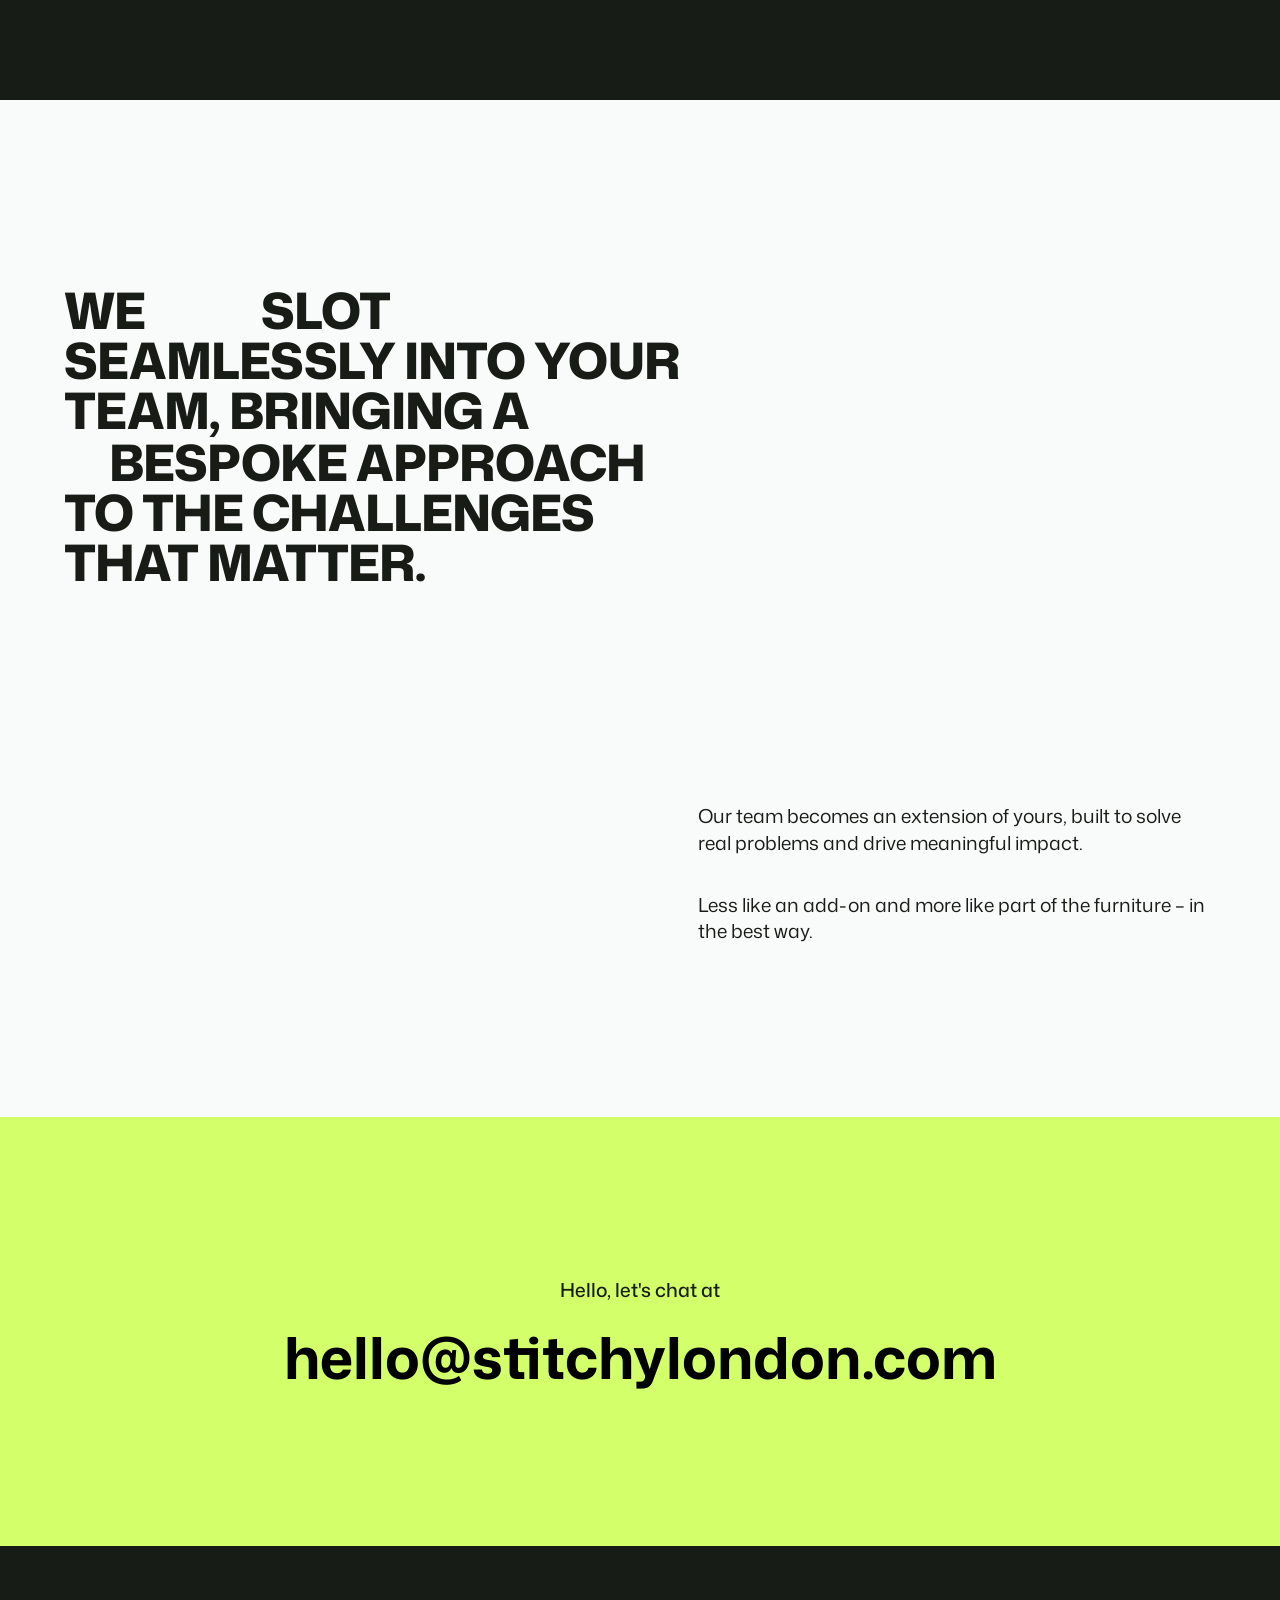
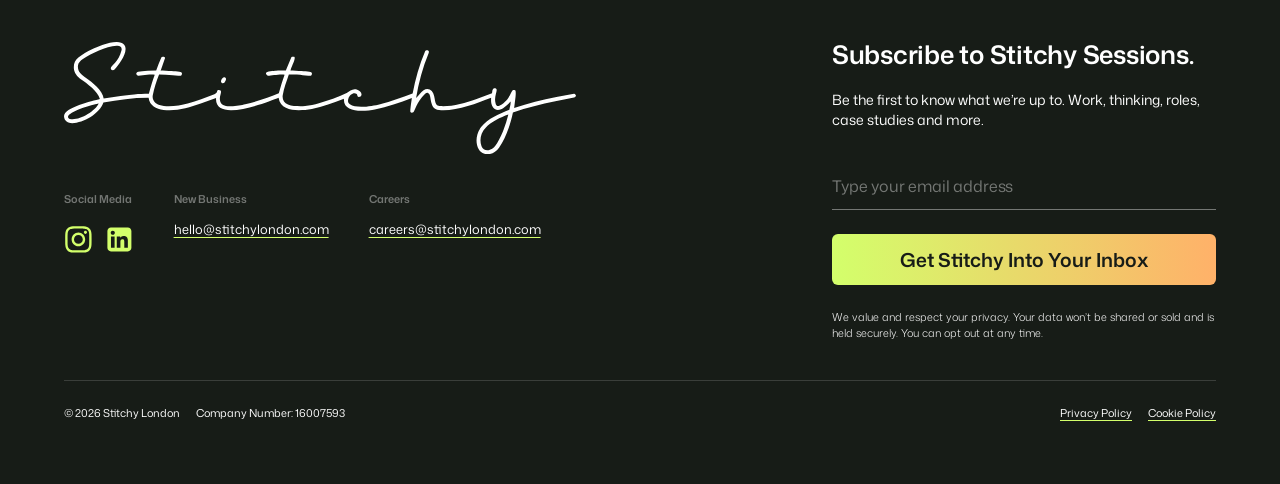
==== commit dcb3e351: "team: drive flip layout from DOM order + grid geometry (homepage.js v1.4.0) Retire the fixed data-po" ====
--- a/index.html
+++ b/index.html
@@ -343,8 +343,9 @@
            Six `.team-cell` blocks below are prototype-only — in Webflow the
            Designer renders ONE template inside a Collection List and CMS provides
            the rest. See CMS plan in port-plan header above.
-           JS-HOOK module="homepage.js" attrs="data-team-grid, data-position,
-             data-name, data-role, data-fact + hidden img.team-sticker-src"
+           JS-HOOK module="homepage.js" attrs="data-team-grid, data-name, data-role,
+             data-fact + hidden img.team-sticker-src" (sort the list by `position` asc;
+             data-position itself is no longer read by the JS — DOM order drives layout)
            A11Y: the .team-cell-close button needs `inert` (or display:none)
            when the cell is closed — add to the Webflow Designer interaction state. -->
       <section class="team-section background-color-dark">
@@ -370,12 +371,13 @@
                        team-photo-main src/alt ← photo-main, team-photo-hover src ← photo-hover.
                        The aria-label on .team-card must be bound to the CMS name field
                        ("View {{name}}") not hardcoded.
-                       ⚠ CRITICAL: data-position is a LAYOUT SLOT read by homepage.js
-                       (TEAM_LAYOUTS[position]), not just a sort key. Its VALUE must be
-                       BOUND to the CMS `position` field (custom attribute → "+ Add field"),
-                       NEVER hardcoded — if all items ship data-position="1" the flip-layout
-                       collapses. Also set the Collection List sort to `position` ascending so
-                       DOM order matches slot number. -->
+                       LAYOUT: homepage.js derives the flip layout from DOM ORDER + live
+                       grid geometry (v1.4.0+), so it works for ANY member count and
+                       data-position is NO LONGER read by the JS. The one requirement is
+                       to set the Collection List sort to `position` ASCENDING — that sort
+                       is what produces the DOM order. The data-position attribute binding
+                       is now optional (kept here only as a harmless prototype label); it
+                       can be removed from the Webflow Collection Item. -->
                   <article class="team-cell" data-position="1"
                             data-name="G Douglas Kilgannon"
                             data-role="CEO"
--- a/assets/css/style.css
+++ b/assets/css/style.css
@@ -737,22 +737,14 @@
   margin-bottom: var(--space-3xl);
 }
 
-.eyebrow::after {
-  content: "";
-  display: inline-block;
-  width: 1.1em;
-  height: 0.75em;
-  margin-left: var(--space-s);
-  vertical-align: baseline;
-  background-color: currentColor;
-  -webkit-mask-image: url('data:image/svg+xml,<svg width="19" height="13" viewBox="0 0 19 13" fill="none" xmlns="http://www.w3.org/2000/svg"><path d="M3.09766 0.84668H0.90918V12.1533H3.09766V13H0V0H3.09766V0.84668Z" fill="black"/><path d="M19 13H15.9023V12.1533H18.0908V0.84668H15.9023V0H19V13Z" fill="black"/><path d="M9.94043 6.46973H12.8955V7.3916H9.94043V10.5361H9.05957V7.3916H6.10449V6.46973H9.05957V3.31055H9.94043V6.46973Z" fill="black"/></svg>');
-  mask-image: url('data:image/svg+xml,<svg width="19" height="13" viewBox="0 0 19 13" fill="none" xmlns="http://www.w3.org/2000/svg"><path d="M3.09766 0.84668H0.90918V12.1533H3.09766V13H0V0H3.09766V0.84668Z" fill="black"/><path d="M19 13H15.9023V12.1533H18.0908V0.84668H15.9023V0H19V13Z" fill="black"/><path d="M9.94043 6.46973H12.8955V7.3916H9.94043V10.5361H9.05957V7.3916H6.10449V6.46973H9.05957V3.31055H9.94043V6.46973Z" fill="black"/></svg>');
-  -webkit-mask-repeat: no-repeat;
-  mask-repeat: no-repeat;
-  -webkit-mask-size: contain;
-  mask-size: contain;
-  -webkit-mask-position: center;
-  mask-position: center;
+/* Decorative underline squiggle — inline SVG (stroke="currentColor",
+   preserveAspectRatio="none", vector-effect="non-scaling-stroke"). See global.css. */
+.eyebrow-line {
+  display: block;
+  width: 100%;
+  height: 0.6em;
+  overflow: visible;
+  color: var(--background-orange);
 }
 
 /* -- Text alignment -- */
@@ -1399,13 +1391,16 @@
 }
 
 /* @global:start: TEAM FLIP */
-/* Stable subtle tilts — same six angles every load, no JS randomisation. */
-.team-cell:nth-child(1) { transform: rotate(-1.5deg); }
-.team-cell:nth-child(2) { transform: rotate(1.2deg); }
-.team-cell:nth-child(3) { transform: rotate(-0.8deg); }
-.team-cell:nth-child(4) { transform: rotate(1.6deg); }
-.team-cell:nth-child(5) { transform: rotate(-1.2deg); }
-.team-cell:nth-child(6) { transform: rotate(0.9deg); }
+/* Stable subtle tilts — a fixed 6-angle cycle (no JS, no randomisation). Keyed
+   to DOM order so it repeats cleanly for any member count; the first six match
+   the original hand-picked angles. Relies on .team-cell being the direct grid
+   child (it is the Webflow .w-dyn-item — verified), so :nth-child counts true. */
+.team-cell:nth-child(6n+1) { transform: rotate(-1.5deg); }
+.team-cell:nth-child(6n+2) { transform: rotate(1.2deg); }
+.team-cell:nth-child(6n+3) { transform: rotate(-0.8deg); }
+.team-cell:nth-child(6n+4) { transform: rotate(1.6deg); }
+.team-cell:nth-child(6n+5) { transform: rotate(-1.2deg); }
+.team-cell:nth-child(6n)   { transform: rotate(0.9deg); }
 
 .team-card {
   position: relative;
@@ -1441,12 +1436,17 @@
   background: var(--background-faded);
 }
 
-/* Back face: single-cell grid; [data-position] anchors content via align-items + text-align. Stickers opt out (margin: auto). */
+/* Back face: single-cell grid; homepage.js writes [data-anchor-h]/[data-anchor-v]
+   (from live grid geometry) to anchor content via align-items + text-align. The
+   centred default below covers the brief moment before JS sets them. Stickers opt
+   out (margin: auto). */
 .team-face-back {
   display: grid;
   padding: var(--space-l);
   background: var(--background-primary);
   color: var(--text-primary);
+  align-items: center;
+  text-align: center;
   transform: rotateY(180deg);
 }
 
@@ -1520,21 +1520,25 @@
   aspect-ratio: auto;
 }
 
-/* Hand-placed rotation per team member — tweak any value to retilt. */
-.team-cell[data-position="1"] .team-back-sticker { transform: rotate(8deg); }   /* Doug — burrito */
-.team-cell[data-position="2"] .team-back-sticker { transform: rotate(-5deg); }  /* Ange — margarita */
-.team-cell[data-position="3"] .team-back-sticker { transform: rotate(6deg); }   /* Stephanie — slot */
-.team-cell[data-position="4"] .team-back-sticker { transform: rotate(-10deg); } /* Natalie — coffee */
-.team-cell[data-position="5"] .team-back-sticker { transform: rotate(4deg); }   /* Ruth — eye */
-.team-cell[data-position="6"] .team-back-sticker { transform: rotate(-7deg); }  /* Colin — smiley */
-
-/* Slot anchors (desktop 3x2): each cell radiates toward its outer corner. */
-.team-cell[data-position="1"] .team-face-back { align-items: start; text-align: left;   }
-.team-cell[data-position="2"] .team-face-back { align-items: start; text-align: center; }
-.team-cell[data-position="3"] .team-face-back { align-items: start; text-align: right;  }
-.team-cell[data-position="4"] .team-face-back { align-items: end;   text-align: left;   }
-.team-cell[data-position="5"] .team-face-back { align-items: end;   text-align: center; }
-.team-cell[data-position="6"] .team-face-back { align-items: end;   text-align: right;  }
+/* Sticker rotation — a fixed 6-angle cycle keyed to the landing cell's DOM order
+   (the slot the sticker flips into), so it works for any member count. */
+.team-cell:nth-child(6n+1) .team-back-sticker { transform: rotate(8deg); }
+.team-cell:nth-child(6n+2) .team-back-sticker { transform: rotate(-5deg); }
+.team-cell:nth-child(6n+3) .team-back-sticker { transform: rotate(6deg); }
+.team-cell:nth-child(6n+4) .team-back-sticker { transform: rotate(-10deg); }
+.team-cell:nth-child(6n+5) .team-back-sticker { transform: rotate(4deg); }
+.team-cell:nth-child(6n)   .team-back-sticker { transform: rotate(-7deg); }
+
+/* Slot anchors — homepage.js sets data-anchor-h/-v per landing cell from the live
+   grid geometry (row/col at the current column count), so each cell radiates
+   toward its own outer corner. One rule set covers every breakpoint AND member
+   count — no per-position, no per-breakpoint duplication. */
+.team-cell[data-anchor-h="left"]   .team-face-back { text-align: left;   }
+.team-cell[data-anchor-h="center"] .team-face-back { text-align: center; }
+.team-cell[data-anchor-h="right"]  .team-face-back { text-align: right;  }
+.team-cell[data-anchor-v="start"]  .team-face-back { align-items: start;  }
+.team-cell[data-anchor-v="center"] .team-face-back { align-items: center; }
+.team-cell[data-anchor-v="end"]    .team-face-back { align-items: end;    }
 
 /* Close button: one per cell, top-right INSIDE the polaroid; only shown on the active cell. */
 /* Hidden CMS-bound sticker image — JS reads its src to spread onto back faces
@@ -2834,16 +2838,13 @@
     justify-content: center;
   }
 
-  /* -- Team grid: 3x2 → 2x3 at mobile. TEAM_LAYOUTS positions re-flow into the narrower grid. -- */
+  /* -- Team grid: 3-col → 2-col at mobile. Back-face anchoring re-derives itself
+     from the live column count in homepage.js, so no per-position override is
+     needed here (this is also why the old desktop-only override never had to be
+     duplicated for mobile). -- */
   .team-grid {
     grid-template-columns: repeat(2, 1fr);
   }
-  .team-cell[data-position="1"] .team-face-back { align-items: start;  text-align: left;  }
-  .team-cell[data-position="2"] .team-face-back { align-items: start;  text-align: right; }
-  .team-cell[data-position="3"] .team-face-back { align-items: center; text-align: left;  }
-  .team-cell[data-position="4"] .team-face-back { align-items: center; text-align: right; }
-  .team-cell[data-position="5"] .team-face-back { align-items: end;    text-align: left;  }
-  .team-cell[data-position="6"] .team-face-back { align-items: end;    text-align: right; }
-}
-
-
+}
+
+
--- a/assets/css/global.css
+++ b/assets/css/global.css
@@ -164,6 +164,17 @@
 }
 
 
+/* ------ WEBFLOW NAVBAR ------ */
+/* Burger ⇄ close icon swap, off Webflow's native .w--open hook (Webflow adds
+   .w--open to .w-nav-button when the mobile menu opens). The Designer can't
+   author an ancestor-state → child selector, so the swap lives here.
+   .w--open is mobile-only — no media query needed. */
+
+.w-nav-button .icn_nav-close         { display: none; }
+.w-nav-button.w--open .icn_nav-open  { display: none; }
+.w-nav-button.w--open .icn_nav-close { display: block; }
+
+
 /* ------ DATA-GRID ------ */
 /* Named layouts + mobile collapse are viewport-gated — see RESPONSIVE. */
 
@@ -242,21 +253,23 @@
 }
 
 /* -- Add artwork -- */
-.sticker-add.sticker-book::before         { background-image: url("https://cdn.prod.website-files.com/6a1c3e91bcdb95c89bd55ef3/6a1c4a3d29b58e74fa85fb67_sticker_book.svg");                 aspect-ratio: 103 / 102; }
+.sticker-add.sticker-book::before         { background-image: url("https://cdn.prod.website-files.com/6a1c3e91bcdb95c89bd55ef3/6a1c4a3d29b58e74fa85fb67_aee3637281e60afc5b3733cc8894bd88_sticker_book.svg");  aspect-ratio: 103 / 102; }
+.sticker-add.sticker-brain::before        { background-image: url("https://cdn.prod.website-files.com/6a1c3e91bcdb95c89bd55ef3/6a270310f2e9e581ba53724c_sticker-brain.svg");               aspect-ratio: 76 / 86; transform: translateX(0.05em) translateY(0.1em) rotate(8deg) scale(1.05); }
 .sticker-add.sticker-burrito::before      { background-image: url("https://cdn.prod.website-files.com/6a1c3e91bcdb95c89bd55ef3/6a1c4a3dcaa064ef33b41cb3_sticker_burrito.svg");              aspect-ratio: 72 / 108; }
-.sticker-add.sticker-coffee::before       { background-image: url("https://cdn.prod.website-files.com/6a1c3e91bcdb95c89bd55ef3/6a1c4a3dba03ba59ac867ed5_sticker_coffee.svg");              aspect-ratio: 59 / 70; }
+.sticker-add.sticker-chess::before        { background-image: url("https://cdn.prod.website-files.com/6a1c3e91bcdb95c89bd55ef3/6a27141a127f4b0b8bc5a201_sticker-chess.svg");               aspect-ratio: 68 / 103; transform: translateX(0.05em) translateY(-0.06em) rotate(8deg) scale(1.5); }
+.sticker-add.sticker-coffee::before       { background-image: url("https://cdn.prod.website-files.com/6a1c3e91bcdb95c89bd55ef3/6a1c4a3dba03ba59ac867ed5_sticker_coffee.svg");              aspect-ratio: 59 / 70; transform: translateX(0.05em) rotate(8deg) scale(1.2); }
 .sticker-add.sticker-coffee-cup::before   { background-image: url("https://cdn.prod.website-files.com/6a1c3e91bcdb95c89bd55ef3/6a1c4a3d656dbb77c24eedb5_sticker_coffee%20cup.svg");         aspect-ratio: 67 / 80; }
-.sticker-add.sticker-disco-ball::before   { background-image: url("https://cdn.prod.website-files.com/6a1c3e91bcdb95c89bd55ef3/6a1c4a3dfcc5c2be7045d5d4_sticker_disco-ball.svg"); }
+.sticker-add.sticker-disco-ball::before   { background-image: url("https://cdn.prod.website-files.com/6a1c3e91bcdb95c89bd55ef3/6a1c4a3dfcc5c2be7045d5d4_sticker_disco-ball.svg"); transform: translateX(-0.01em) translateY(0.1em) rotate(3deg) scale(1.1); }
 .sticker-add.sticker-eye::before          { background-image: url("https://cdn.prod.website-files.com/6a1c3e91bcdb95c89bd55ef3/6a1c4a3d1a9d535903c44b01_sticker_eye.svg"); }
 .sticker-add.sticker-heart::before        { background-image: url("https://cdn.prod.website-files.com/6a1c3e91bcdb95c89bd55ef3/6a1c4a3d0320e598439628ed_sticker_heart.svg"); transform: translateX(0.05em) translateY(0.1em) rotate(8deg) scale(1.05); }
 .sticker-add.sticker-margarita::before    { background-image: url("https://cdn.prod.website-files.com/6a1c3e91bcdb95c89bd55ef3/6a1c4a3dcaa064ef33b41cca_sticker_Margarita.svg");            aspect-ratio: 136 / 116; }
 .sticker-add.sticker-megaphone::before    { background-image: url("https://cdn.prod.website-files.com/6a1c3e91bcdb95c89bd55ef3/6a1c4a3dfee538e890d8fa64_sticker_megaphone.svg"); }
-.sticker-add.sticker-phone::before        { background-image: url("https://cdn.prod.website-files.com/6a1c3e91bcdb95c89bd55ef3/6a1c4a3d81b18d9459a37b0c_sticker_phone.svg");                aspect-ratio: 87 / 107; }
+.sticker-add.sticker-phone::before        { background-image: url("https://cdn.prod.website-files.com/6a1c3e91bcdb95c89bd55ef3/6a1c4a3d81b18d9459a37b0c_sticker_phone.svg");                aspect-ratio: 87 / 107; transform: translateX(-0.09em) translateY(0.1em) rotate(-15deg) scale(1.6); }
 .sticker-add.sticker-post-social::before  {
   background-image: url("https://cdn.prod.website-files.com/6a1c3e91bcdb95c89bd55ef3/6a1c4a3d6d4d91ecdbe50035_sticker_post%20social.svg");
   aspect-ratio: 176 / 98;
   transform: translateX(0.1em) translateY(0.1em) rotate(3deg) scale(1.05); }
-.sticker-add.sticker-slot-machine::before { background-image: url("https://cdn.prod.website-files.com/6a1c3e91bcdb95c89bd55ef3/6a1c4a3db3db0157963bfe4f_sticker_slot%20machine.svg");       aspect-ratio: 167 / 70; }
+.sticker-add.sticker-slot-machine::before { background-image: url("https://cdn.prod.website-files.com/6a1c3e91bcdb95c89bd55ef3/6a1c4a3db3db0157963bfe4f_sticker_slot%20machine.svg");       aspect-ratio: 167 / 70; transform: translateX(0.03em) translateY(-0.01em) rotate(3deg) scale(1.1); }
 .sticker-add.sticker-slot-green::before   { background-image: url("https://cdn.prod.website-files.com/6a1c3e91bcdb95c89bd55ef3/6a1c4a3d11b6e405a1f4e180_sticker_slot%20machine-green.svg"); aspect-ratio: 152 / 63; }
 .sticker-add.sticker-smiley::before       { background-image: url("https://cdn.prod.website-files.com/6a1c3e91bcdb95c89bd55ef3/6a1c4a3d321baeb989063a84_sticker_smiley.svg");               aspect-ratio: 104 / 105; transform: scale(1.07) rotate(var(--sticker-rotation, 0deg)); transform-origin: 50% 50%; will-change: transform; }
 .sticker-add.sticker-smiley-side::before  { background-image: url("https://cdn.prod.website-files.com/6a1c3e91bcdb95c89bd55ef3/6a1c4a3dfee538e890d8fa8a_sticker_smiley-side.svg"); }
@@ -293,6 +306,7 @@
   margin-inline: .1em;
   margin-right: -1.5em;
   padding-inline: 0 2.9em;
+  transform: translateY(-0.1em)  scale(1.15);
 }
 
 /* -- Placeholder artwork (swap to real assets before launch) -- */
@@ -308,23 +322,63 @@
 
 
 /* ------ EYEBROW ------ */
-
-.eyebrow::after {
-  content: "";
-  display: inline-block;
-  width: 1.1em;
-  height: 0.75em;
-  margin-left: var(--_spacing---space--s);
+/* Decorative underline squiggle. The inline SVG (Webflow HTML Embed) uses
+   stroke="currentColor" + preserveAspectRatio="none" + vector-effect="non-scaling-stroke",
+   so it stretches to the flex parent's width at a constant 1.5px line weight.
+   Colour = `color` (set per section in the Designer); defaults to brand orange. */
+
+.eyebrow-line {
+  display: block;
+  width: 100%;        /* fills the flex parent → matches the eyebrow text width */
+  height: 0.6em;      /* fixed height; tracks the eyebrow font size */
+  overflow: visible;  /* the path crests above its viewBox — don't clip the cap */
+  color: var(--_color---background--orange);
+}
+
+
+/* ------ POST-IT ------ */
+/* The static (closed) look is authored natively in Webflow. The OPEN state ships here:
+   Webflow tree-shakes its published CSS and drops any class only applied at runtime by
+   JS, so the `.is-open` combos postit.js toggles never make it into the Webflow export.
+   Those deltas + the few things Designer can't express live in this block. postit.js
+   reads --duration-m for its exit-timing fallback — keep it equal to the duration below. */
+
+:root {
+  --duration-m: 600ms;
+}
+
+.post-it-dialog[hidden] { display: none; } /* survive a stray Webflow display value */
+
+body.is-postit-open { overflow: hidden; } /* scroll lock — no Designer equivalent */
+
+/* Open state — JS adds `is-open` per part; Webflow won't ship these, so they live here.
+   Base (opacity 0 + rotation) stays native; the backdrop's own transition is native too. */
+.container-post-it {
+  transition: opacity var(--duration-m) cubic-bezier(0.16, 1, 0.3, 1);
+}
+.post-it-backdrop.is-open,
+.container-post-it.is-open {
+  opacity: 1;
+}
+
+.sticker-trigger {
+  -webkit-appearance: none;
+  appearance: none;
+  border: 0;
+  background-color: transparent;
+  padding: 0;
+  font: inherit;
   vertical-align: baseline;
-  background-color: currentColor;
-  -webkit-mask-image: url('data:image/svg+xml,<svg width="19" height="13" viewBox="0 0 19 13" fill="none" xmlns="http://www.w3.org/2000/svg"><path d="M3.09766 0.84668H0.90918V12.1533H3.09766V13H0V0H3.09766V0.84668Z" fill="black"/><path d="M19 13H15.9023V12.1533H18.0908V0.84668H15.9023V0H19V13Z" fill="black"/><path d="M9.94043 6.46973H12.8955V7.3916H9.94043V10.5361H9.05957V7.3916H6.10449V6.46973H9.05957V3.31055H9.94043V6.46973Z" fill="black"/></svg>');
-  mask-image: url('data:image/svg+xml,<svg width="19" height="13" viewBox="0 0 19 13" fill="none" xmlns="http://www.w3.org/2000/svg"><path d="M3.09766 0.84668H0.90918V12.1533H3.09766V13H0V0H3.09766V0.84668Z" fill="black"/><path d="M19 13H15.9023V12.1533H18.0908V0.84668H15.9023V0H19V13Z" fill="black"/><path d="M9.94043 6.46973H12.8955V7.3916H9.94043V10.5361H9.05957V7.3916H6.10449V6.46973H9.05957V3.31055H9.94043V6.46973Z" fill="black"/></svg>');
-  -webkit-mask-repeat: no-repeat;
-  mask-repeat: no-repeat;
-  -webkit-mask-size: contain;
-  mask-size: contain;
-  -webkit-mask-position: center;
-  mask-position: center;
+  cursor: pointer;
+}
+
+@media (prefers-reduced-motion: reduce) {
+  .post-it-backdrop,
+  .container-post-it,
+  .post-it,
+  .post-it-shadow {
+    transition: none;
+  }
 }
 
 
@@ -441,13 +495,15 @@
 
 /* ------ TEAM FLIP ------ */
 
-/* -- Resting tilts -- */
-.team-cell:nth-child(1) { transform: rotate(-1.5deg); }
-.team-cell:nth-child(2) { transform: rotate(1.2deg); }
-.team-cell:nth-child(3) { transform: rotate(-0.8deg); }
-.team-cell:nth-child(4) { transform: rotate(1.6deg); }
-.team-cell:nth-child(5) { transform: rotate(-1.2deg); }
-.team-cell:nth-child(6) { transform: rotate(0.9deg); }
+/* -- Resting tilts — fixed 6-angle cycle keyed to DOM order; repeats for any
+   member count. .team-cell is the Webflow .w-dyn-item (direct grid child), so
+   :nth-child counts true. -- */
+.team-cell:nth-child(6n+1) { transform: rotate(-1.5deg); }
+.team-cell:nth-child(6n+2) { transform: rotate(1.2deg); }
+.team-cell:nth-child(6n+3) { transform: rotate(-0.8deg); }
+.team-cell:nth-child(6n+4) { transform: rotate(1.6deg); }
+.team-cell:nth-child(6n+5) { transform: rotate(-1.2deg); }
+.team-cell:nth-child(6n)   { transform: rotate(0.9deg); }
 
 /* -- Flip mechanics (cell owns perspective natively; card owns rotateY) -- */
 .team-card {
@@ -466,6 +522,8 @@
   padding: var(--_spacing---space--l);
   background: var(--_color---background--primary);
   color: var(--_color---text--primary);
+  align-items: center;
+  text-align: center;
   transform: rotateY(180deg);
 }
 .team-photo-hover {
@@ -512,19 +570,25 @@
   aspect-ratio: auto;
 }
 
-/* -- Slot anchors + sticker rotation (per grid position) -- */
-.team-cell[data-position="1"] .team-back-sticker { transform: rotate(8deg); }
-.team-cell[data-position="2"] .team-back-sticker { transform: rotate(-5deg); }
-.team-cell[data-position="3"] .team-back-sticker { transform: rotate(6deg); }
-.team-cell[data-position="4"] .team-back-sticker { transform: rotate(-10deg); }
-.team-cell[data-position="5"] .team-back-sticker { transform: rotate(4deg); }
-.team-cell[data-position="6"] .team-back-sticker { transform: rotate(-7deg); }
-.team-cell[data-position="1"] .team-face-back { align-items: start; text-align: left;   }
-.team-cell[data-position="2"] .team-face-back { align-items: start; text-align: center; }
-.team-cell[data-position="3"] .team-face-back { align-items: start; text-align: right;  }
-.team-cell[data-position="4"] .team-face-back { align-items: end;   text-align: left;   }
-.team-cell[data-position="5"] .team-face-back { align-items: end;   text-align: center; }
-.team-cell[data-position="6"] .team-face-back { align-items: end;   text-align: right;  }
+/* -- Sticker rotation — fixed 6-angle cycle keyed to the landing cell's DOM order
+   (the slot the sticker flips into); any member count. -- */
+.team-cell:nth-child(6n+1) .team-back-sticker { transform: rotate(8deg); }
+.team-cell:nth-child(6n+2) .team-back-sticker { transform: rotate(-5deg); }
+.team-cell:nth-child(6n+3) .team-back-sticker { transform: rotate(6deg); }
+.team-cell:nth-child(6n+4) .team-back-sticker { transform: rotate(-10deg); }
+.team-cell:nth-child(6n+5) .team-back-sticker { transform: rotate(4deg); }
+.team-cell:nth-child(6n)   .team-back-sticker { transform: rotate(-7deg); }
+
+/* -- Slot anchors — homepage.js sets data-anchor-h/-v per landing cell from the
+   live grid geometry (row/col at the current column count), so each cell radiates
+   toward its own outer corner. One rule set covers every breakpoint AND member
+   count (this is why the mobile 2-col override is no longer needed here). -- */
+.team-cell[data-anchor-h="left"]   .team-face-back { text-align: left;   }
+.team-cell[data-anchor-h="center"] .team-face-back { text-align: center; }
+.team-cell[data-anchor-h="right"]  .team-face-back { text-align: right;  }
+.team-cell[data-anchor-v="start"]  .team-face-back { align-items: start;  }
+.team-cell[data-anchor-v="center"] .team-face-back { align-items: center; }
+.team-cell[data-anchor-v="end"]    .team-face-back { align-items: end;    }
 
 /* -- Close button (active cell) -- */
 .team-cell-close {
@@ -543,7 +607,7 @@
   z-index: 3;
 }
 .team-cell.is-active .team-cell-close {
-  display: block;
+  display: flex;
 }
 
 /* -- Reduced motion (cross-fade faces instead of 3D flip) -- */
@@ -651,13 +715,13 @@
   font-size: calc(var(--orb-size) * 0.55);
   font-weight: var(--_type---weight--semi-bold);
   line-height: 1;
-  cursor: var(--cursor-grab), grab;
+  cursor: grab;
   touch-action: pan-y;
   will-change: transform;
   transition: background-color 180ms ease, color 180ms ease;
 }
 .science-orb:active {
-  cursor: var(--cursor-grabbing), grabbing;
+  cursor: grabbing;
 }
 .science-orb:focus-visible {
   outline: 2px solid var(--_color---background--green);
@@ -773,8 +837,8 @@
 }
 
 /* ------ CUSTOM CURSORS ------ */
-/* Moved: all cursor CSS now lives in ONE file - assets/css/bd-cursor.css (native
-   pointer cursors + the JS tooltip/solo overlay). The --cursor-* vars + the
-   [data-cursor] rules now live there; .science-orb below still consumes
-   var(--cursor-grab) from it, so bd-cursor.css must ship alongside global.css.
-   Apply any cursor by the data-cursor / data-cursor-* ATTRIBUTE - never a class. */
+/* Moved: all cursor CSS now lives in ONE file - assets/css/bd-cursor.css. Native
+   cursors are now bare OS keywords (v4.4 dropped the PNG --cursor-* vars), so the
+   .science-orb above uses a plain `grab` keyword. bd-cursor.css still ships for
+   the JS overlay (data-cursor-replace / -badge). Apply any custom cursor by the
+   data-cursor / data-cursor-* ATTRIBUTE - never a class. */
